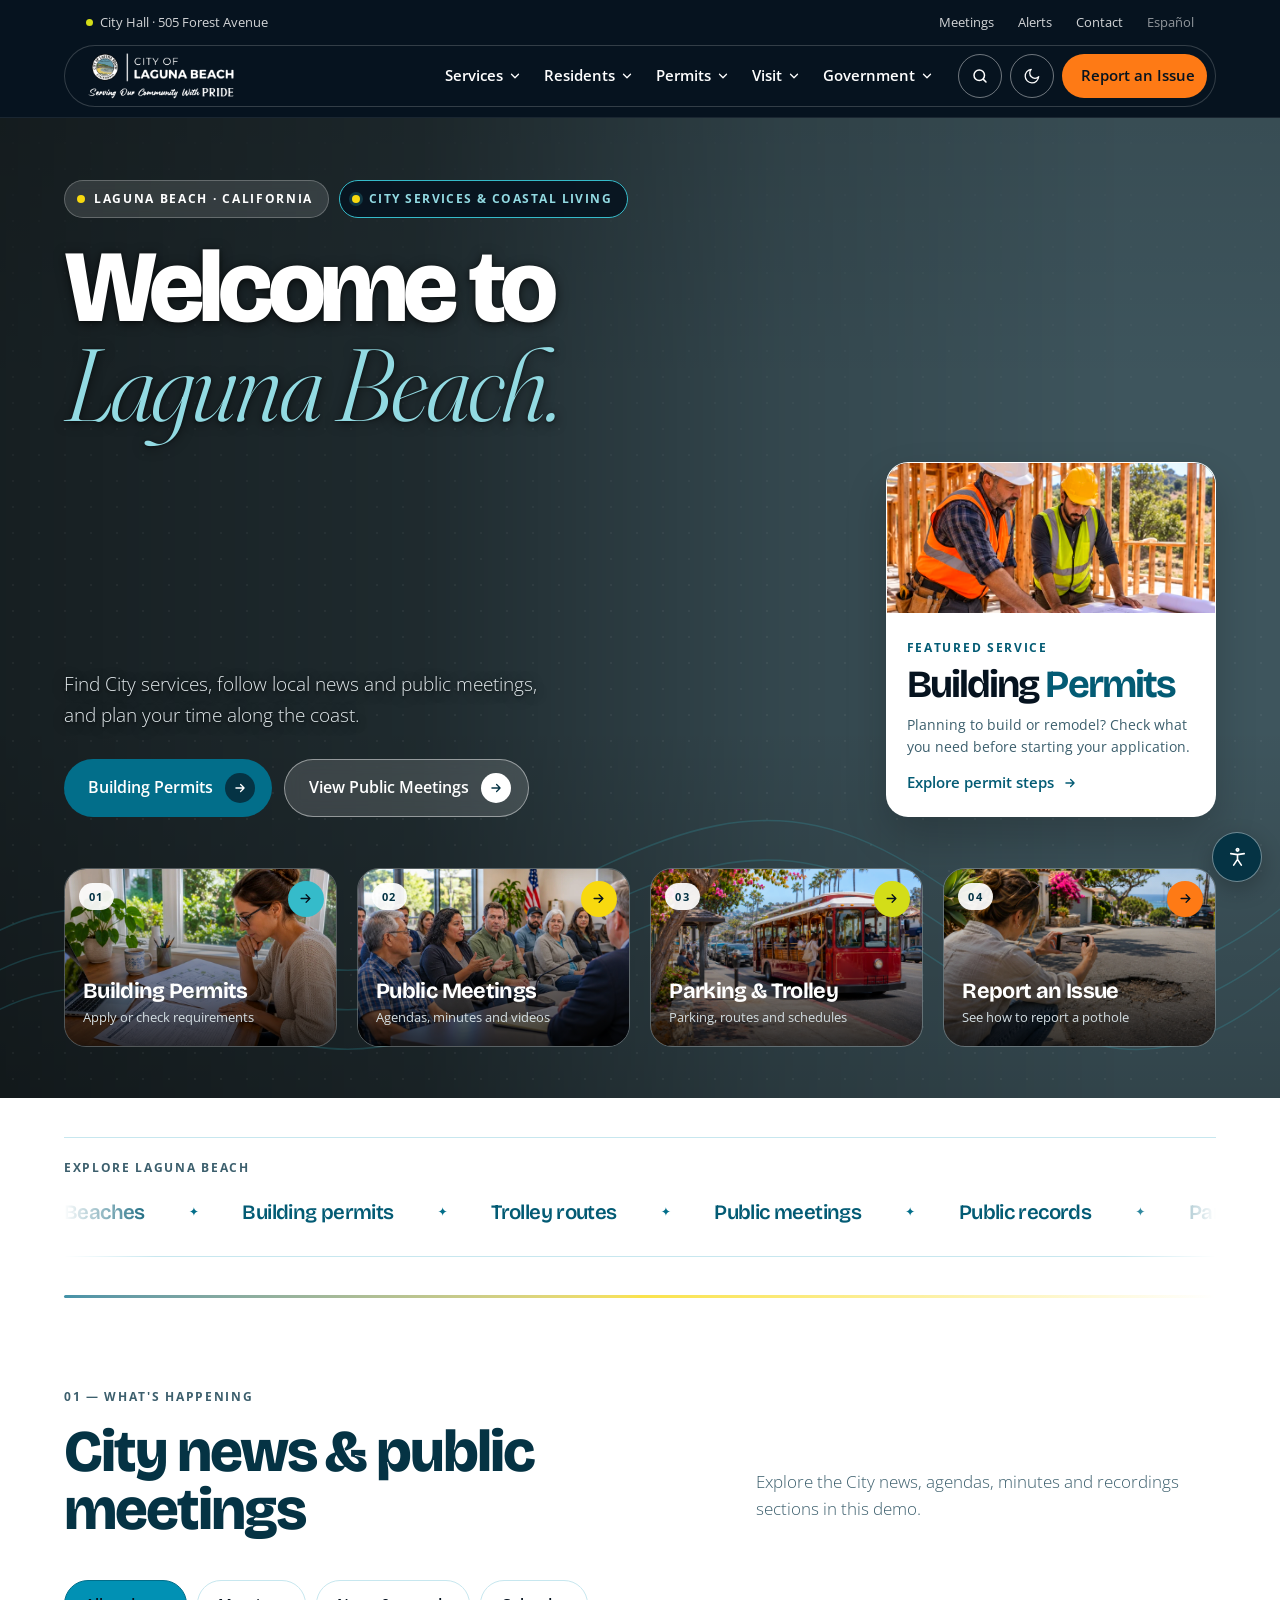
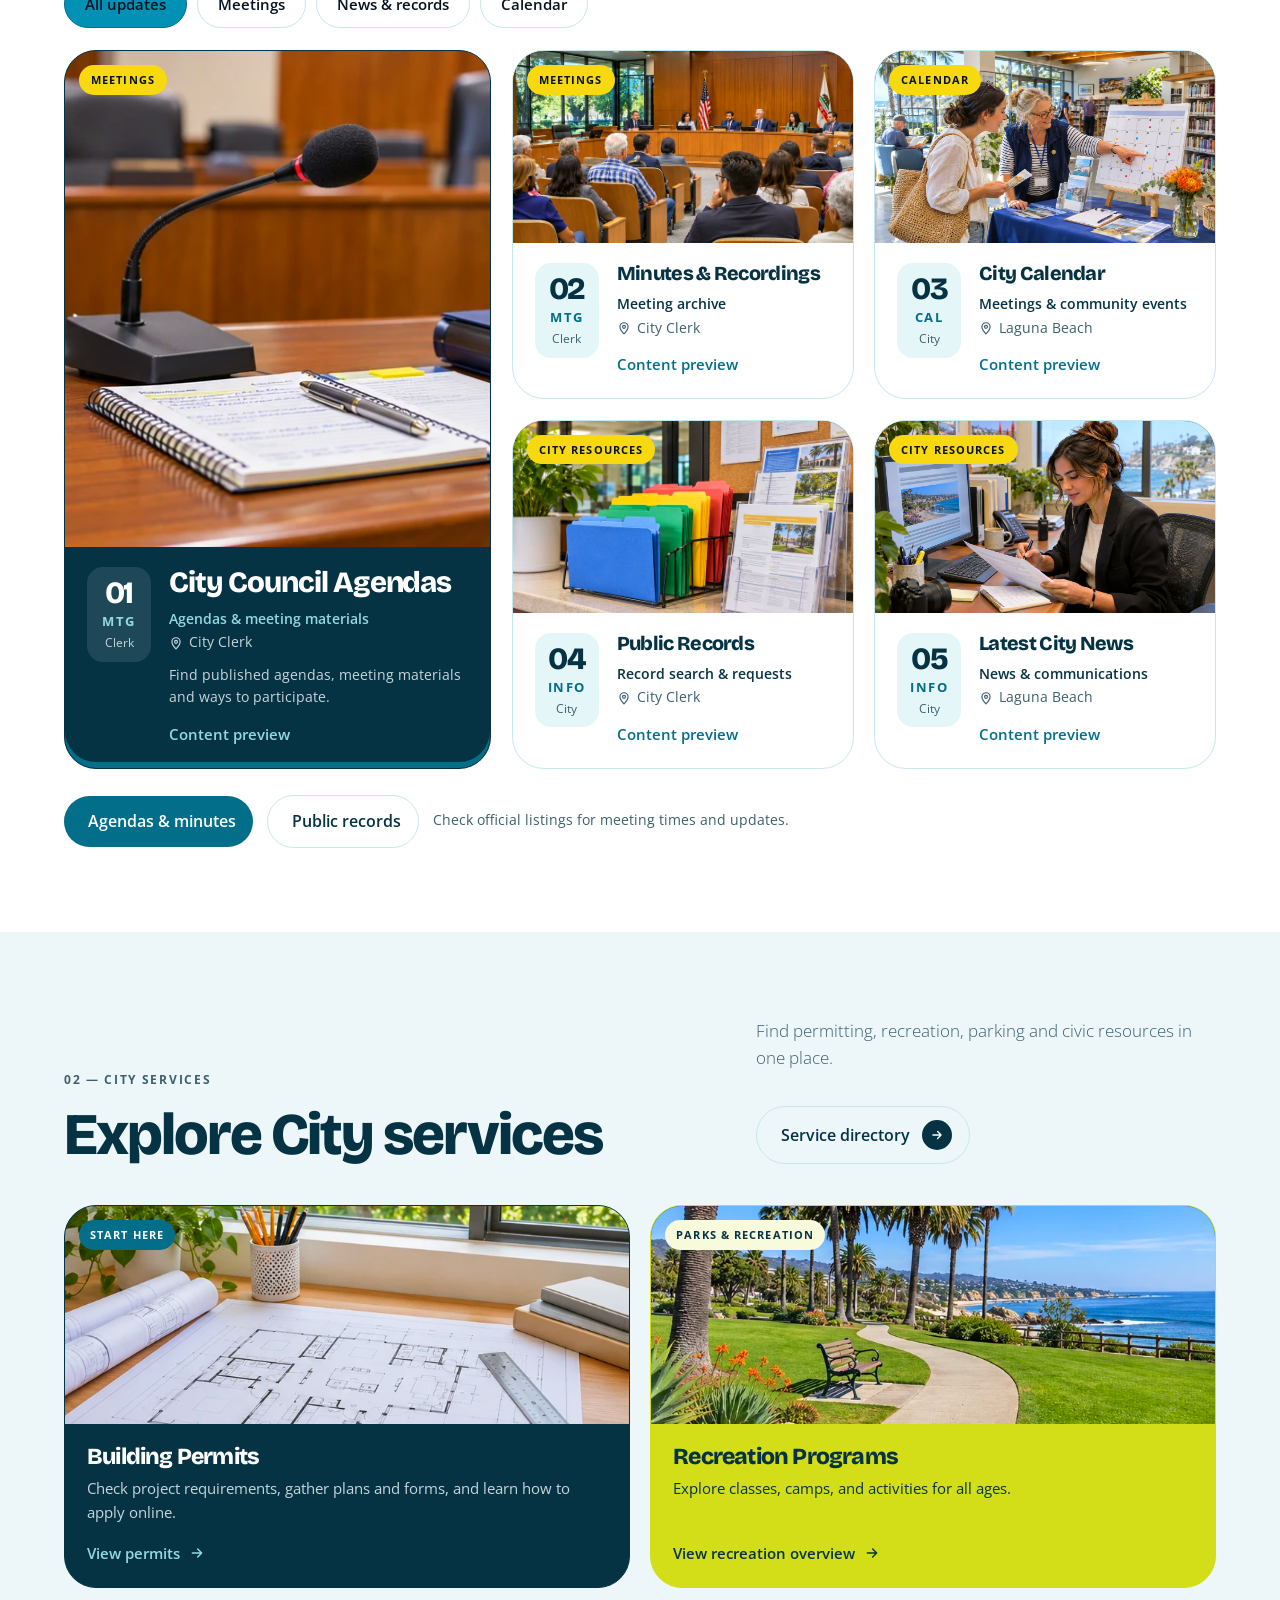
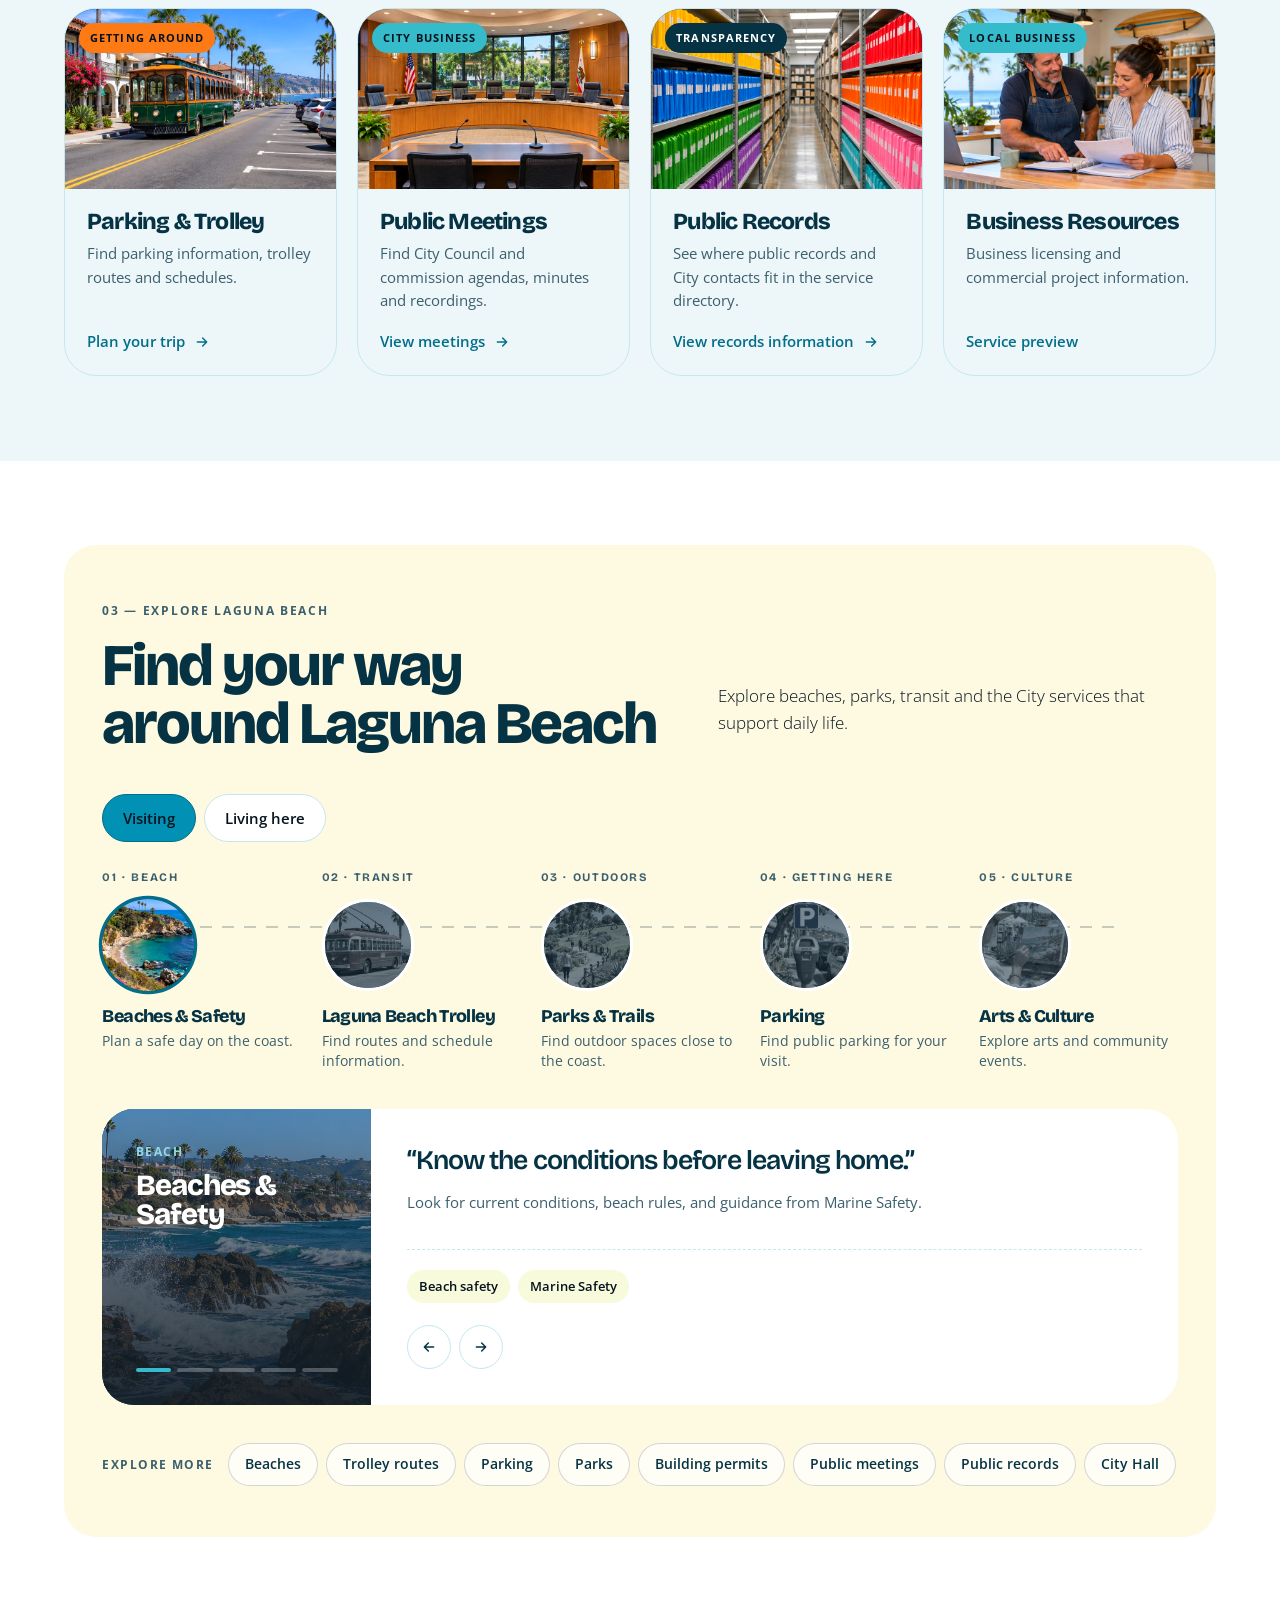
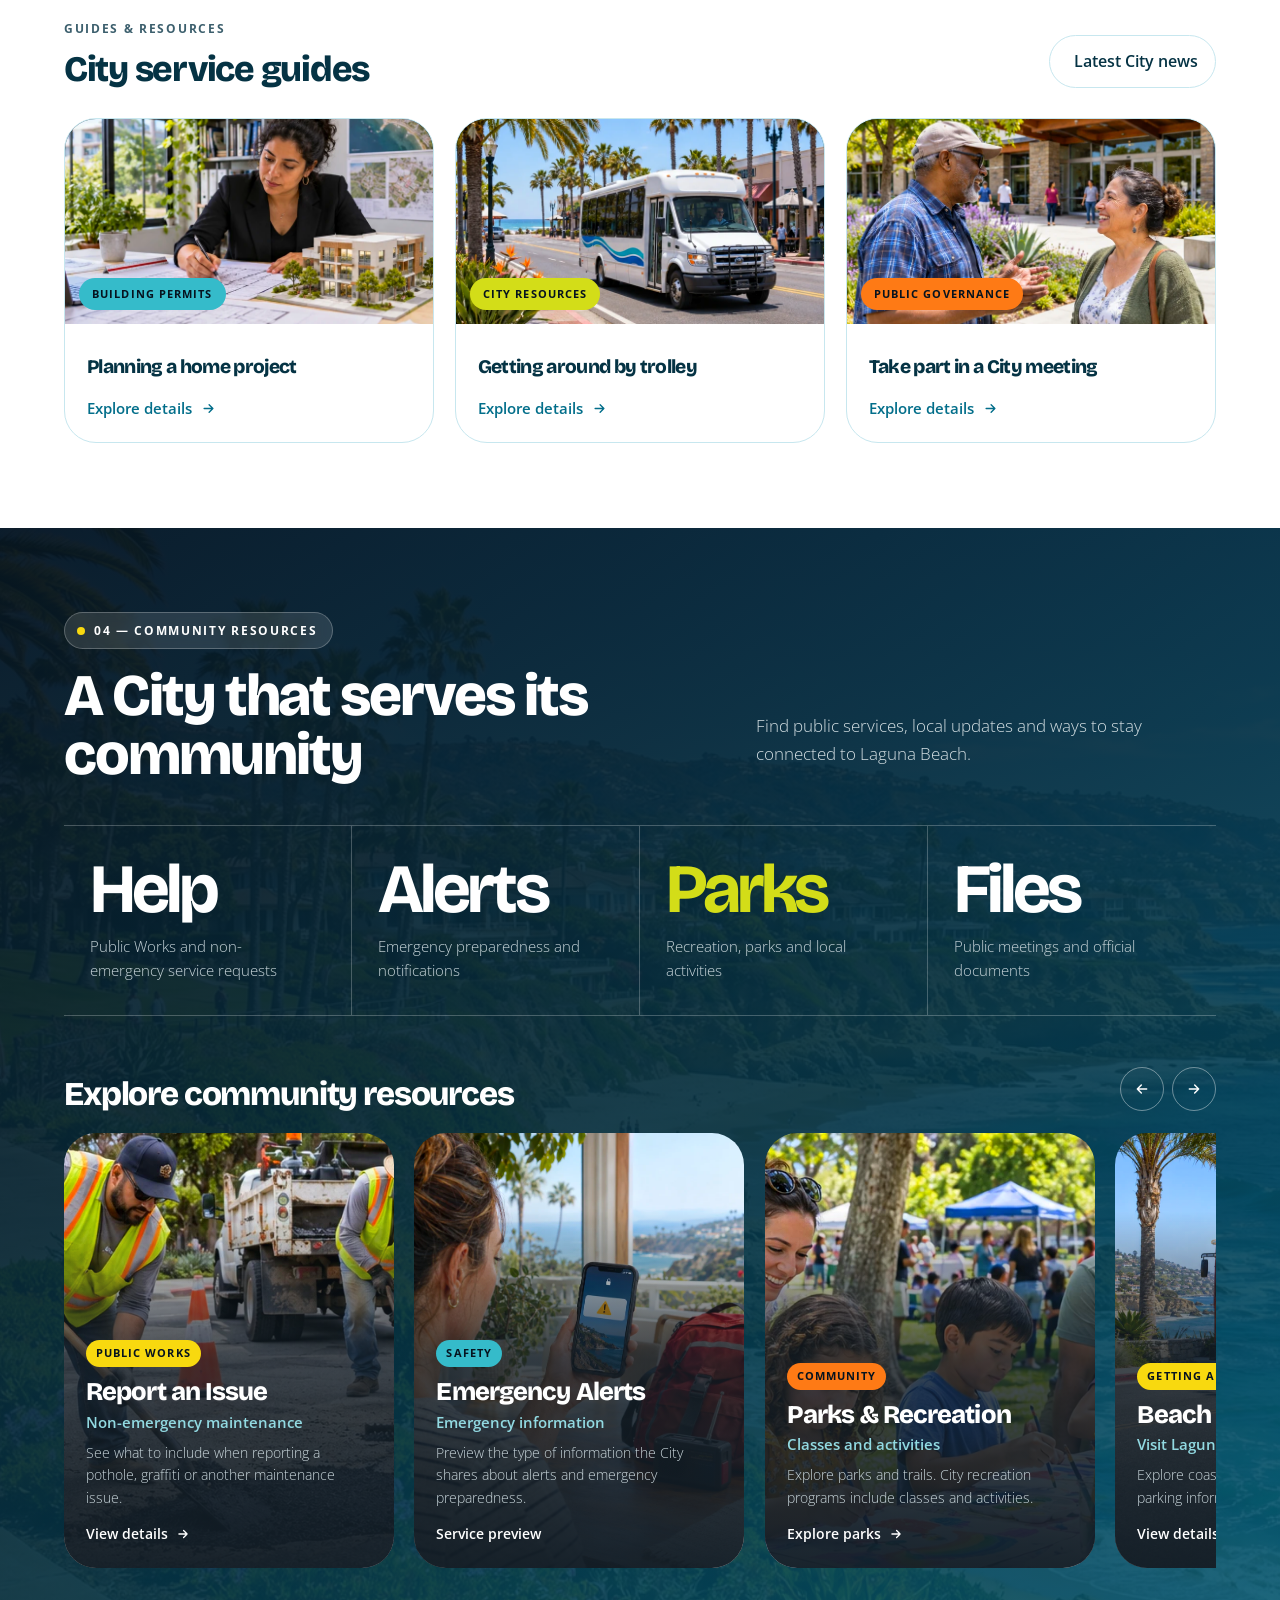
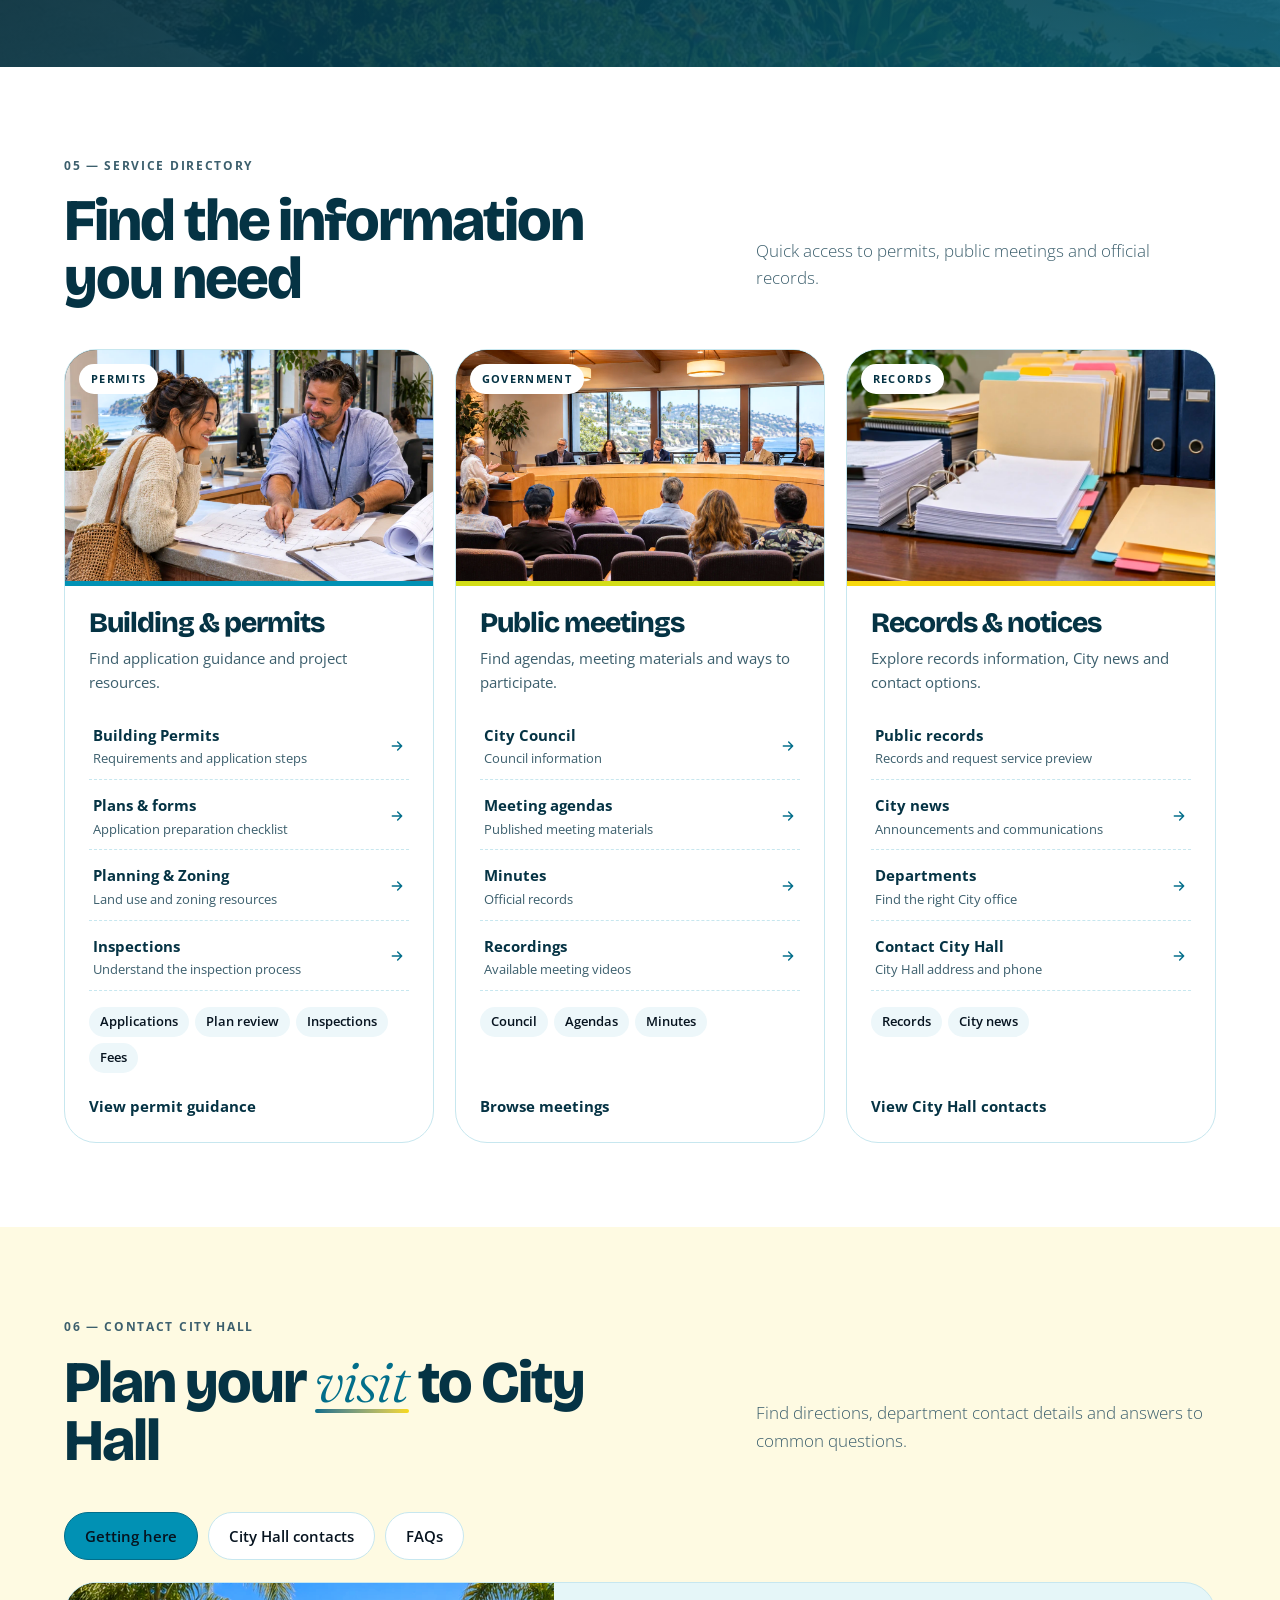
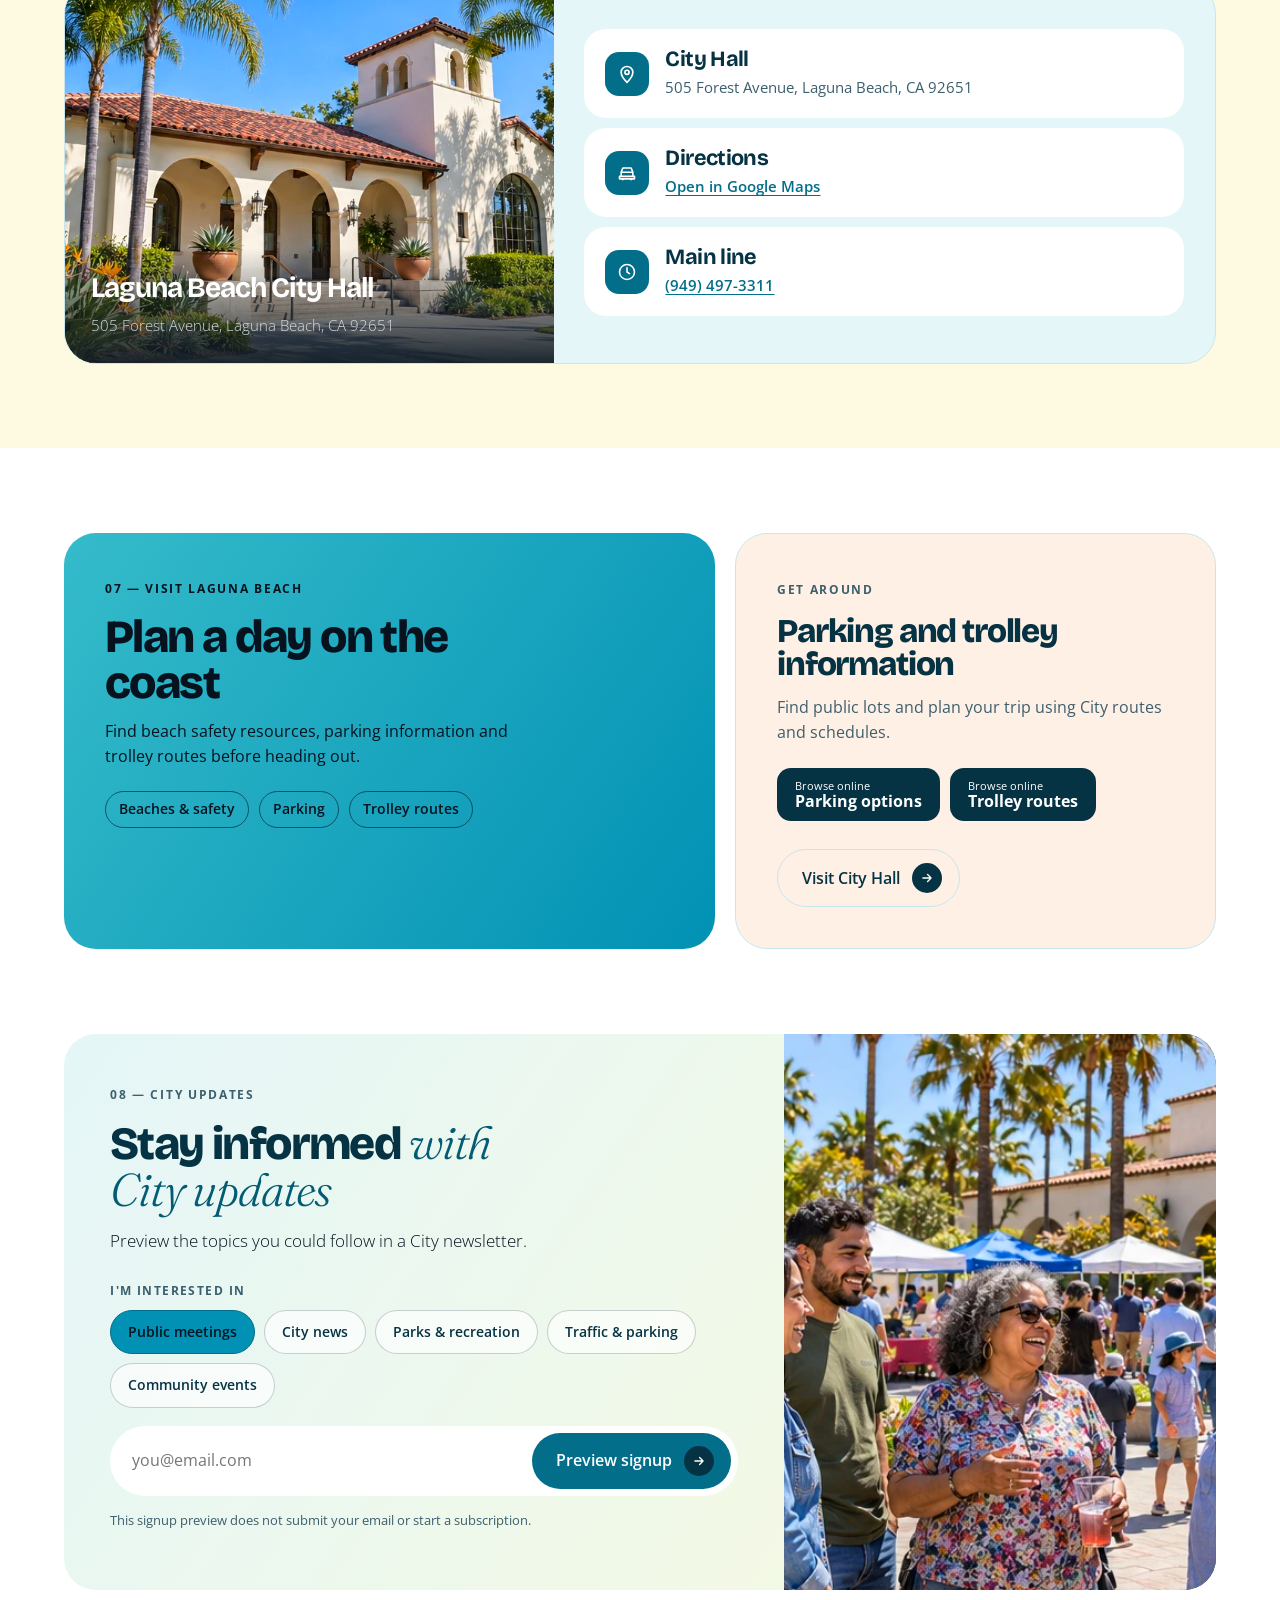
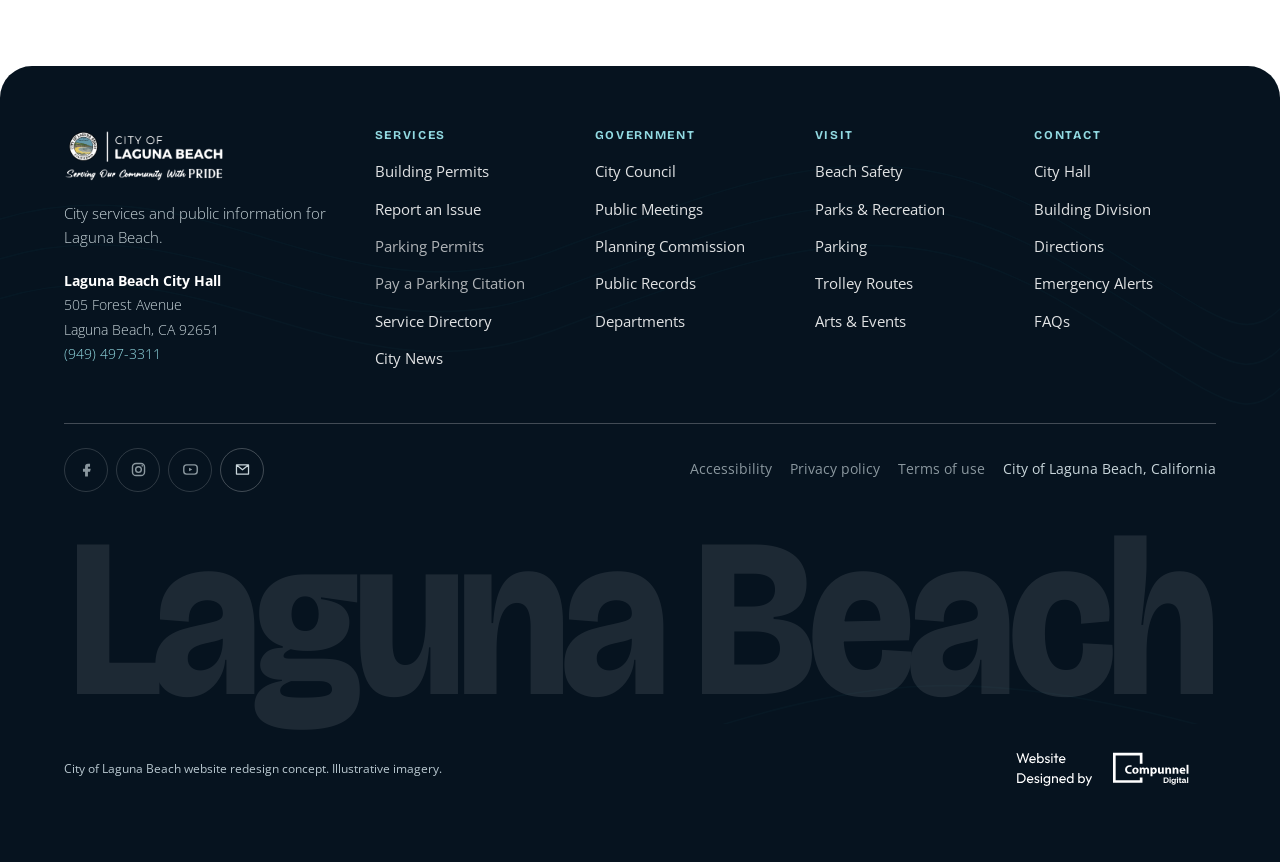
==== index.html @ c86d78e0 "Add files via upload" ====
<!doctype html>
<html lang="en">
<head>
<meta charset="utf-8">
<meta content="width=device-width, initial-scale=1" name="viewport">
<title>City of Laguna Beach | Services, Meetings &amp; Visiting</title>
<meta content="Find City of Laguna Beach services, building permits, public meetings, parks, parking and trolley information." name="description">
<link href="https://fonts.googleapis.com" rel="preconnect">
<link crossorigin="" href="https://fonts.gstatic.com" rel="preconnect">
<link href="https://fonts.googleapis.com/css2?family=Bricolage+Grotesque:opsz,wght@12..96,400..800&amp;family=Fraunces:ital,opsz,wght@1,9..144,300..600&amp;family=Open+Sans:wght@300;400;600;700&amp;display=swap" rel="stylesheet">
<style>

:root{
  --navy:#263A4A; --navy-d:#1B2A36; --navy-dd:#121D26; --navy-l:#34505F;
  --orange:#C6532F; --orange-d:#B4492A; --orange-dd:#9A3D22; --orange-lt:#E8875F; --orange-wash:#FBEDE7;
  --teal:#477C78; --teal-d:#3B6B67; --brick:var(--orange); --brick-d:var(--orange-d); --ochre:#D6A64F; --ochre-lt:#FAF0DA;
  --ivory:#F5F0E6; --sage:#A8B5A0; --sage-lt:#E9EDE4; --mist:#B9CED0; --mist-lt:#E7EFF0;
  --slate:#6D777C; --slate-d:#5E676C; --charcoal:#303638; --rose:#C58C80; --rose-lt:#F3E4E0;
  --white:#fff;

  --text:var(--charcoal);
  --line:rgba(38,58,74,.14);
  --line-lt:rgba(255,255,255,.24);
  --r-lg:32px; --r-md:22px; --r-sm:14px;
  --display:'Bricolage Grotesque',system-ui,sans-serif;
  --accent-font:'Fraunces',Georgia,serif;
  --body:'Open Sans',system-ui,-apple-system,sans-serif;
  --pad:clamp(16px,5vw,72px); --gap:clamp(14px,1.6vw,22px);
  --navh:78px;
  --ease:cubic-bezier(.2,.8,.3,1);
}
*{box-sizing:border-box}
html{scroll-behavior:smooth;scroll-padding-top:110px}
body{margin:0;background:var(--white);color:var(--text);font-family:var(--body);font-size:16.5px;line-height:1.6;-webkit-font-smoothing:antialiased;overflow-x:hidden}
img{max-width:100%;display:block}
a{color:inherit;text-decoration:none}
button{font:inherit;color:inherit;border:0;background:none;cursor:pointer}
input,select{font:inherit}
:focus-visible{outline:3px solid var(--orange-lt);outline-offset:3px;border-radius:6px}
.skip{position:absolute;left:12px;top:-60px;z-index:200;background:#fff;color:var(--navy);padding:10px 16px;border-radius:999px;font-weight:700}
.skip:focus{top:12px}
.sr-only{position:absolute;width:1px;height:1px;padding:0;margin:-1px;overflow:hidden;clip:rect(0,0,0,0);white-space:nowrap;border:0}
.wrap{max-width:1360px;margin:0 auto;padding-inline:var(--pad)}
h1,h2,h3,h4{font-family:var(--display);font-weight:800;letter-spacing:-.035em;line-height:.99;margin:0;color:var(--navy)}
.it{font-family:var(--accent-font);font-style:italic;font-weight:300;letter-spacing:-.02em}
.lede{font-size:clamp(16px,1.3vw,19px);color:var(--slate-d);max-width:56ch;line-height:1.65;font-weight:300}
.n{font-size:12px;font-weight:700;letter-spacing:.14em;text-transform:uppercase;color:var(--slate-d)}
.eyebrow{display:inline-flex;align-items:center;gap:9px;font-size:12px;font-weight:700;letter-spacing:.14em;text-transform:uppercase;
  padding:8px 15px 8px 12px;border-radius:999px;border:1px solid var(--line);background:var(--ivory);color:var(--navy)}
.eyebrow::before{content:"";width:8px;height:8px;border-radius:50%;background:var(--brick)}
.on-dark .eyebrow{border-color:var(--line-lt);background:rgba(255,255,255,.12);color:#fff;backdrop-filter:blur(6px)}
.on-dark .eyebrow::before{background:var(--orange-lt)}
.on-dark h1,.on-dark h2,.on-dark h3,.on-dark h4{color:#fff}
.on-dark .lede{color:#D3DEE2}
.on-dark .n{color:rgba(255,255,255,.75)}

.ph{position:relative;overflow:hidden;background:linear-gradient(135deg,var(--navy),var(--teal))}
.ph img{position:absolute;inset:0;width:100%;height:100%;object-fit:cover}


.btn{display:inline-flex;align-items:center;gap:12px;padding:13px 17px 13px 24px;border-radius:999px;font-weight:600;font-size:15.5px;
  background:var(--orange-d);color:#fff;transition:transform .28s var(--ease),background .28s;min-height:48px}
.btn .dot{width:30px;height:30px;border-radius:50%;background:var(--navy);color:#fff;display:grid;place-items:center;transition:transform .28s var(--ease);flex:none}
.btn:hover{transform:translateY(-2px);background:var(--orange-dd)}
.btn--navy{background:var(--navy)}.btn--navy .dot{background:var(--orange)}.btn--navy:hover{background:var(--navy-l)}
.btn:hover .dot{transform:translateX(3px) rotate(45deg)}
.btn--ghost{background:transparent;color:var(--navy);border:1.5px solid var(--line)}
.btn--ghost .dot{background:var(--navy);color:#fff}
.btn--ghost:hover{background:var(--ivory)}
.btn--white{background:#fff;color:var(--navy)}
.btn--white .dot{background:var(--orange);color:#fff}
.btn--white:hover{background:var(--ivory)}
.btn--glass{background:rgba(255,255,255,.14);color:#fff;border:1.5px solid rgba(255,255,255,.45);backdrop-filter:blur(8px)}
.btn--glass .dot{background:#fff;color:var(--navy)}
.btn--glass:hover{background:rgba(255,255,255,.26)}
.btn--ochre{background:var(--ochre);color:var(--navy-dd)}
.btn--ochre .dot{background:var(--navy);color:#fff}
.btn--ochre:hover{background:var(--gold)}


#progress{position:fixed;top:0;left:0;height:3px;width:0;z-index:120;background:linear-gradient(90deg,var(--orange-lt),var(--orange));transition:width .12s linear}
.nav{position:fixed;top:0;left:0;right:0;z-index:80;padding:8px 0 10px;background:#000;border-bottom:1px solid rgba(255,255,255,.08);transition:transform .35s var(--ease),box-shadow .35s}
.nav.solid{box-shadow:0 10px 30px rgba(0,0,0,.35)}
.utility{display:flex;justify-content:flex-end;gap:4px;align-items:center;font-size:13px;color:rgba(255,255,255,.82);padding:0 12px 8px;
  transition:opacity .3s,max-height .3s;max-height:40px;overflow:hidden}
.utility a{padding:4px 10px;border-radius:99px}
.utility a[href]:hover{background:rgba(255,255,255,.14);color:#fff}
.utility .open{display:inline-flex;align-items:center;gap:7px;margin-right:auto;padding-left:10px}
.utility .open i{width:7px;height:7px;border-radius:50%;background:var(--sage)}
.utility .open.closed i{background:var(--rose)}
.nav.solid .utility{opacity:0;max-height:0;padding-bottom:0}
.nav-inner{position:relative;display:flex;align-items:center;gap:14px;border-radius:999px;padding:6px 8px 6px 22px;
  background:#000;border:1px solid rgba(255,255,255,.18);
  transition:background .35s,border-color .35s,box-shadow .35s}
.nav.solid .nav-inner,.nav.menu-open .nav-inner{background:#000;border-color:rgba(255,255,255,.14)}
.brand{display:flex;align-items:center;flex:none}
.brand img{height:48px;width:auto}
.nav-links{display:flex;gap:2px;margin-left:auto;list-style:none;padding:0;margin-block:0}
.nav-links>li>a:hover{background:rgba(255,255,255,.14);color:#fff}
.nav-links>li>button,.nav-links>li>a{display:inline-flex;align-items:center;gap:6px;padding:10px 14px;border-radius:999px;font-size:14.5px;font-weight:600;color:rgba(255,255,255,.92);transition:background .2s,color .2s}
.nav-links>li>button svg{transition:transform .25s}
.nav-links>li>button:hover,.nav-links>li>button[aria-expanded="true"]{background:rgba(255,255,255,.16);color:#fff}
.nav-links>li>button[aria-expanded="true"] svg{transform:rotate(180deg)}
.nav-cta{display:flex;gap:8px;align-items:center}
.icon-btn{width:44px;height:44px;border-radius:50%;border:1px solid rgba(255,255,255,.42);display:grid;place-items:center;color:#fff;transition:all .25s;flex:none}
.icon-btn:hover{background:rgba(255,255,255,.2)}
.nav .btn{padding:10px 12px 10px 19px;font-size:14.5px;background:var(--orange);color:#fff;min-height:44px}
.nav .btn .dot{width:26px;height:26px}
.nav .btn:hover{background:var(--orange-d)}
.burger{display:none}

.mega{position:absolute;left:0;right:0;top:calc(100% + 10px);border-radius:var(--r-lg);background:#fff;color:var(--charcoal);
  box-shadow:0 30px 70px -20px rgba(18,29,38,.45);padding:clamp(20px,2.4vw,32px);display:grid;grid-template-columns:1.3fr .7fr;gap:28px;
  opacity:0;visibility:hidden;transform:translateY(-8px);transition:opacity .25s,transform .25s var(--ease),visibility .25s}
.mega.open{opacity:1;visibility:visible;transform:none}
.mega h3{font-size:13px;letter-spacing:.14em;text-transform:uppercase;font-family:var(--body);font-weight:700;color:var(--orange-d);margin-bottom:14px}
.mega ul{list-style:none;padding:0;margin:0;display:grid;grid-template-columns:1fr 1fr;gap:4px 18px}
.mega li a{display:flex;align-items:center;justify-content:space-between;gap:10px;padding:11px 14px;border-radius:14px;font-weight:600;font-size:15px;color:var(--navy);transition:background .2s,transform .2s}
.mega li a:hover{background:var(--orange-wash);transform:translateX(3px)}
.mega li a span{font-weight:400;font-size:12.5px;color:var(--slate-d)}
.mega-feature{position:relative;border-radius:var(--r-md);overflow:hidden;min-height:220px;display:flex;align-items:flex-end;isolation:isolate;color:#fff}
.mega-feature img{position:absolute;inset:0;width:100%;height:100%;object-fit:cover;z-index:-2}
.mega-feature::after{content:"";position:absolute;inset:0;z-index:-1;background:linear-gradient(180deg,rgba(18,29,38,0) 30%,rgba(18,29,38,.92))}
.mega-feature div{padding:20px}
.mega-feature b{display:block;font-family:var(--display);font-size:22px;letter-spacing:-.03em;line-height:1.05}
.mega-feature small{display:block;margin-top:6px;font-size:13.5px;color:#D3DEE2}
@media(max-width:1080px){.nav-links{display:none}.burger{display:grid;margin-left:auto}}
@media(max-width:600px){.nav .btn span{display:none}.nav .btn{padding:9px}.brand img{height:38px}.utility{display:none}.nav-inner{padding-left:16px;gap:8px}.icon-btn{width:42px;height:42px}}


.drawer{position:fixed;inset:0;z-index:90;background:var(--navy-d);color:#fff;padding:calc(var(--navh) + 30px) var(--pad) 40px;overflow-y:auto;
  opacity:0;visibility:hidden;transition:opacity .3s,visibility .3s}
.drawer.open{opacity:1;visibility:visible}
.drawer details{border-bottom:1px solid var(--line-lt)}
.drawer summary{list-style:none;display:flex;justify-content:space-between;align-items:center;padding:18px 4px;font-family:var(--display);font-size:24px;font-weight:700;letter-spacing:-.03em;cursor:pointer;min-height:48px}
.drawer summary::-webkit-details-marker{display:none}
.drawer summary svg{transition:transform .25s}
.drawer details[open] summary svg{transform:rotate(45deg)}
.drawer ul{list-style:none;margin:0;padding:0 0 18px;display:grid;gap:2px}
.drawer ul a{display:block;padding:11px 6px;color:#D3DEE2;font-size:16px}
.drawer-links{list-style:none;margin:0;padding:0}
.drawer-links a{display:block;padding:16px 4px;border-bottom:1px solid var(--line-lt);font-family:var(--display);font-size:26px;font-weight:700;letter-spacing:-.03em;color:#fff}
.drawer .drawer-cta{display:flex;gap:10px;flex-wrap:wrap;margin-top:28px}


.topshell{position:relative;isolation:isolate;padding-top:calc(var(--navh) + clamp(64px,8vw,120px));padding-bottom:clamp(30px,4vw,54px);overflow:hidden;background:var(--navy-d)}
.topshell-bg{position:absolute;inset:0;z-index:-2}
.topshell-bg video,.topshell-bg img{position:absolute;inset:0;width:100%;height:100%;object-fit:cover;object-position:center 55%}
.topshell-bg img{z-index:0}.topshell-bg video{z-index:1}
.motion-btn{display:inline-flex;align-items:center;gap:9px;margin-top:16px;padding:9px 16px 9px 13px;border-radius:999px;font-size:13.5px;font-weight:600;color:#fff;
  border:1px solid rgba(255,255,255,.35);background:rgba(0,0,0,.28);backdrop-filter:blur(6px);-webkit-backdrop-filter:blur(6px);min-height:40px;transition:background .2s}
.motion-btn:hover{background:rgba(0,0,0,.5)}
.topshell-bg::after{content:"";position:absolute;inset:0;z-index:2;
  background:
    radial-gradient(85% 85% at 12% 55%, rgba(10,16,22,.82) 0%, rgba(14,22,30,.5) 50%, rgba(18,29,38,.08) 85%),
    linear-gradient(90deg, rgba(10,16,22,.45) 0%, rgba(10,16,22,0) 60%),
    radial-gradient(60% 50% at 92% 8%, rgba(198,83,47,.22), transparent 70%),
    linear-gradient(180deg, rgba(0,0,0,.35) 0%, rgba(18,29,38,.05) 35%, rgba(18,29,38,.25) 70%, rgba(12,20,27,.95) 100%)}
.topshell-grain{position:absolute;inset:0;z-index:-1;opacity:.3;background-image:radial-gradient(rgba(255,255,255,.16) 1px,transparent 1px);background-size:26px 26px;
  -webkit-mask-image:linear-gradient(180deg,transparent 0%,#000 55%);mask-image:linear-gradient(180deg,transparent 0%,#000 55%)}
.river-art{position:absolute;inset:auto 0 0 0;z-index:-1;width:100%;height:60%;opacity:.5;pointer-events:none}
.river-art path{fill:none;stroke:rgba(232,135,95,.42);stroke-width:1.2}
.river-art .draw{stroke-dasharray:2200;stroke-dashoffset:2200;animation:draw 7s cubic-bezier(.4,0,.2,1) .5s forwards}
@keyframes draw{to{stroke-dashoffset:0}}
.hero{position:relative;z-index:4}
.hero h1,.hero .lede{text-shadow:0 2px 18px rgba(18,29,38,.7),0 1px 3px rgba(18,29,38,.5)}
.hero-pills{display:flex;gap:10px;flex-wrap:wrap}
.livepill{display:inline-flex;align-items:center;gap:9px;padding:7px 15px 7px 12px;border-radius:999px;font-size:12px;font-weight:700;letter-spacing:.12em;text-transform:uppercase;
  background:rgba(198,83,47,.22);border:1px solid rgba(232,135,95,.6);color:#F8D2C1}
.livepill i{width:8px;height:8px;border-radius:50%;background:var(--orange-lt);box-shadow:0 0 0 0 rgba(232,135,95,.7);animation:pulse 2.2s infinite}
@keyframes pulse{70%{box-shadow:0 0 0 9px transparent}100%{box-shadow:0 0 0 0 transparent}}
.hero h1{font-size:clamp(46px,8vw,128px);letter-spacing:-.05em;margin:22px 0 0;max-width:13ch;color:#fff;line-height:.94}
.hero h1 .it{color:var(--orange-lt);display:inline-block;padding-right:.08em}
.hero-grid{display:grid;grid-template-columns:1.4fr .6fr;gap:clamp(24px,4vw,60px);align-items:end;margin-top:26px}
.hero .lede{color:#E2E9EC;font-size:clamp(17px,1.45vw,21px);max-width:46ch}
.hero-actions{display:flex;gap:12px;flex-wrap:wrap;margin-top:28px}
.hero-side{border:1px solid rgba(255,255,255,.16);border-radius:var(--r-md);background:#000;overflow:hidden;color:#fff;box-shadow:0 30px 60px -24px rgba(0,0,0,.7)}
.hero-side .ph{height:150px}
.hero-side .ph img{object-position:center 35%}
.hero-side .in{padding:20px}
.hero-side .n{color:var(--orange-lt)}
.hero-side .k{font-family:var(--display);font-weight:700;font-size:clamp(28px,2.8vw,40px);line-height:1;letter-spacing:-.05em;margin-top:6px}
.hero-side .k span{color:var(--orange-lt)}
.hero-side p{margin:10px 0 0;font-size:14px;color:#C9CDD0;line-height:1.55;font-weight:300}
.hero-side a{display:inline-flex;gap:9px;align-items:center;margin-top:14px;font-weight:600;font-size:14.5px;color:var(--orange-lt)}
.hero-side a:hover{text-decoration:underline;text-underline-offset:4px}
.float-pill{position:absolute;z-index:5;display:inline-flex;align-items:center;gap:8px;padding:10px 16px;border-radius:999px;font-size:13.5px;color:#fff;
  background:rgba(27,42,54,.55);border:1px solid rgba(255,255,255,.3);backdrop-filter:blur(10px);-webkit-backdrop-filter:blur(10px);animation:drift 9s ease-in-out infinite}
.float-pill b{font-family:var(--display);font-size:16px;letter-spacing:-.02em}
.float-pill i{width:7px;height:7px;border-radius:50%;background:var(--orange-lt)}
.fp1{right:clamp(16px,6vw,96px);top:calc(var(--navh) + 110px)}
@keyframes drift{0%,100%{transform:translateY(0)}50%{transform:translateY(-8px)}}

.quick{display:grid;grid-template-columns:repeat(4,1fr);gap:var(--gap);margin-top:clamp(34px,4vw,56px)}
.qcard{position:relative;display:flex;flex-direction:column;justify-content:flex-end;min-height:clamp(150px,14vw,196px);border-radius:var(--r-md);overflow:hidden;isolation:isolate;
  border:1px solid rgba(255,255,255,.26);color:#fff;padding:18px;transition:transform .35s var(--ease),border-color .35s}
.qcard img{position:absolute;inset:0;width:100%;height:100%;object-fit:cover;z-index:-2;transition:transform .7s var(--ease)}
.qcard::after{content:"";position:absolute;inset:0;z-index:-1;background:linear-gradient(180deg,rgba(18,29,38,.08) 15%,rgba(18,29,38,.9) 100%)}
.qcard:hover{transform:translateY(-6px);border-color:color-mix(in srgb,var(--cyan) 90%,transparent)}
.qcard:hover img{transform:scale(1.07)}
.qcard .num{position:absolute;top:14px;left:14px;font-size:11px;font-weight:700;letter-spacing:.12em;padding:5px 10px;border-radius:99px;background:rgba(255,255,255,.92);color:var(--navy)}
.qcard .arrow{position:absolute;top:12px;right:12px;width:36px;height:36px;border-radius:50%;background:var(--orange);display:grid;place-items:center;transition:transform .35s var(--ease)}
.qcard:hover .arrow{transform:rotate(-45deg)}
.qcard b{font-family:var(--display);font-size:clamp(19px,1.7vw,24px);letter-spacing:-.03em;line-height:1.05}
.qcard small{font-size:13px;color:#D3DEE2;margin-top:4px}
@media(max-width:980px){.hero-grid{grid-template-columns:1fr}.quick{grid-template-columns:1fr 1fr}.fp1{display:none}}
@media(max-width:420px){.qcard{min-height:140px;padding:14px}.qcard b{font-size:18px}}


.marquee{border-bottom:1px solid var(--line);padding:4px 0 20px;overflow:hidden;
  -webkit-mask-image:linear-gradient(90deg,transparent,#000 8%,#000 92%,transparent);mask-image:linear-gradient(90deg,transparent,#000 8%,#000 92%,transparent)}
.marquee-label{font-size:12px;letter-spacing:.14em;text-transform:uppercase;font-weight:700;color:var(--slate-d);border-top:1px solid var(--line);padding-top:20px;margin-bottom:10px}
.marquee-track{display:flex;gap:44px;width:max-content;animation:slide 52s linear infinite}
.marquee:hover .marquee-track{animation-play-state:paused}
.marquee-track .mq{font-family:var(--display);font-size:clamp(17px,1.6vw,22px);font-weight:600;letter-spacing:-.03em;color:var(--teal-d);white-space:nowrap;display:inline-flex;align-items:center;gap:44px;padding:6px 0;transition:color .2s}
.marquee-track .mq::after{content:"✦";font-size:.6em;color:var(--orange)}
.marquee-track .mq:hover,.marquee-track .mq:focus-visible{color:var(--orange-d)}
.marquee-track .mq span{background:linear-gradient(currentColor,currentColor) 0 100%/0 2px no-repeat;transition:background-size .35s var(--ease)}
.marquee-track .mq:hover span,.marquee-track .mq:focus-visible span{background-size:100% 2px}
.marquee:focus-within .marquee-track{animation-play-state:paused}

.mq-pop{position:fixed;z-index:95;left:0;top:0;width:236px;height:88px;border-radius:999px;overflow:hidden;pointer-events:none;
  border:3px solid #fff;box-shadow:0 22px 44px -16px rgba(18,29,38,.55),0 0 0 1px color-mix(in srgb,var(--cyan) 35%,transparent);background:var(--navy);
  opacity:0;transform:translate(-50%,-100%) translateY(6px) scale(.86);transform-origin:50% 100%;transition:opacity .22s,transform .3s var(--ease)}
.mq-pop.show{opacity:1;transform:translate(-50%,-100%) translateY(-12px) scale(1)}
.mq-pop img{width:100%;height:100%;object-fit:cover}
.mq-pop b{position:absolute;right:8px;top:50%;transform:translateY(-50%);width:36px;height:36px;border-radius:50%;background:var(--orange);color:#fff;display:grid;place-items:center}
.mq-pop::after{content:"";position:absolute;inset:0;background:linear-gradient(90deg,transparent 55%,rgba(18,29,38,.45))}
@media (hover:none){.mq-pop{display:none}}
@keyframes slide{to{transform:translateX(-50%)}}
.rule{height:3px;border-radius:9px;background:linear-gradient(90deg,var(--orange),var(--ochre) 50%,transparent);margin-top:clamp(28px,3vw,48px);opacity:.75}

.sec{padding:clamp(52px,6.6vw,110px) 0}
.sec-head{display:flex;justify-content:space-between;align-items:flex-end;gap:24px;flex-wrap:wrap;margin-bottom:clamp(26px,3.2vw,48px)}
.sec-head h2{font-size:clamp(34px,4.6vw,70px);max-width:15ch;margin-top:14px}
.sec-head h2 .it{color:var(--brick)}
.u{position:relative;display:inline-block}
.u::after{content:"";position:absolute;left:0;right:0;bottom:-.04em;height:.07em;border-radius:9px;background:linear-gradient(90deg,var(--orange),var(--ochre));transform:scaleX(0);transform-origin:left;transition:transform 1s var(--ease) .3s}
.in-view .u::after,.no-js .u::after{transform:scaleX(1)}
.sec-head .lede{margin-top:0}
.head-r{display:flex;flex-direction:column;align-items:flex-start;gap:18px;max-width:46ch}


.bg-ivory{background:var(--ivory)}
.filters{display:flex;gap:10px;flex-wrap:wrap;margin-bottom:22px}
.path{padding:11px 20px;border-radius:999px;border:1.5px solid var(--line);font-weight:600;font-size:15px;color:var(--charcoal);background:#fff;min-height:44px;
  transition:all .25s var(--ease)}
.path:hover{border-color:var(--brick);color:var(--brick-d);transform:translateY(-2px)}
.path[aria-pressed="true"]{background:var(--orange-d);border-color:var(--orange-d);color:#fff}
.events{display:grid;grid-template-columns:1.25fr 1fr 1fr;grid-auto-rows:auto;gap:var(--gap)}
.ev{border-radius:var(--r-lg);border:1px solid var(--line);background:#fff;overflow:hidden;display:flex;flex-direction:column;transition:transform .3s var(--ease),box-shadow .3s}
.ev .thumb{height:clamp(170px,15vw,210px)}
.ev .thumb img{transition:transform .7s var(--ease)}
.ev .kind{position:absolute;z-index:3;left:14px;top:14px;padding:6px 12px;border-radius:99px;font-size:11px;font-weight:700;letter-spacing:.1em;text-transform:uppercase;background:#fff;color:var(--navy)}
.ev .kind.rec{background:var(--teal);color:#fff}
.ev .kind.ongo{background:var(--ochre);color:var(--navy-dd)}
.ev .body{padding:20px 22px 22px;display:flex;gap:18px;flex:1}
.date{flex:none;width:64px;text-align:center;border-radius:16px;background:var(--orange-wash);padding:10px 4px 9px;align-self:flex-start}
.date .d{display:block;font-family:var(--display);font-weight:800;font-size:31px;line-height:1;letter-spacing:-.04em;color:var(--navy)}
.date .m{display:block;font-size:12.5px;font-weight:700;letter-spacing:.12em;text-transform:uppercase;color:var(--brick-d);margin-top:4px}
.date .w{display:block;font-size:11.5px;color:var(--slate-d);margin-top:2px}
.ev .meta{display:flex;flex-direction:column;flex:1;min-width:0}
.ev h3{font-size:clamp(19px,1.55vw,23px);line-height:1.1}
.ev .when{font-size:14px;font-weight:600;color:var(--navy);margin-top:8px}
.ev .where{display:flex;gap:6px;align-items:center;font-size:13.5px;color:var(--slate-d);margin-top:2px}
.ev p{font-size:14px;color:var(--slate-d);margin:10px 0 0;font-weight:400}
.ev .go{margin-top:auto;padding-top:14px;font-weight:600;font-size:14.5px;display:inline-flex;gap:9px;align-items:center;color:var(--brick-d)}
.ev .go svg{transition:transform .3s}
.ev.feature{grid-row:span 2;background:var(--navy);border-color:var(--navy);box-shadow:inset 0 -6px 0 var(--orange)}
.ev.feature .thumb{height:auto;flex:1;min-height:clamp(220px,22vw,320px)}
.ev.feature .body{flex:0 0 auto}
.ev.feature h3{color:#fff;font-size:clamp(24px,2.3vw,34px)}
.ev.feature .when{color:var(--orange-lt)}
.ev.feature .where,.ev.feature p{color:#C9D6DB}
.ev.feature .go{color:var(--orange-lt)}
.ev.feature .date{background:rgba(255,255,255,.1)}
.ev.feature .date .d{color:#fff}.ev.feature .date .m{color:var(--orange-lt)}.ev.feature .date .w{color:#C9D6DB}
.events-empty{grid-column:1/-1;padding:40px;border-radius:var(--r-lg);border:1.5px dashed var(--line);text-align:center;color:var(--slate-d)}
.events-foot{display:flex;gap:14px;align-items:center;flex-wrap:wrap;margin-top:26px}
.events-foot small{color:var(--slate-d);font-size:13.5px}
@media(max-width:1080px){.events{grid-template-columns:1fr 1fr}.ev.feature{grid-row:auto;grid-column:1/-1}}
@media(max-width:680px){.events{grid-template-columns:1fr}}


.inits{display:grid;grid-template-columns:repeat(12,1fr);gap:var(--gap)}
.init{grid-column:span 3;border-radius:var(--r-lg);overflow:hidden;background:var(--ivory);border:1px solid var(--line);display:flex;flex-direction:column;
  min-height:250px;transition:transform .3s var(--ease),box-shadow .3s}
.init[href]:hover{transform:translateY(-6px);box-shadow:0 20px 44px -24px rgba(18,29,38,.55)}
.init.wide{grid-column:span 6}
.init .pic{height:clamp(160px,14vw,200px)}
.init.wide .pic{height:clamp(190px,17vw,250px)}
.init .pic img{transition:transform .7s var(--ease)}
.init[href]:hover .pic img{transform:scale(1.06)}
.init .pic .tag{position:absolute;z-index:2;left:14px;top:14px;font-size:11px;font-weight:700;letter-spacing:.1em;text-transform:uppercase;padding:6px 11px;border-radius:99px;color:#fff;background:var(--navy)}
.init .in{padding:22px;display:flex;flex-direction:column;flex:1}
.init h3{font-size:clamp(20px,1.8vw,27px)}
.init p{font-size:14.5px;color:var(--slate-d);margin:9px 0 0;font-weight:400}
.init .go{display:inline-flex;align-items:center;gap:9px;margin-top:auto;padding-top:18px;font-weight:600;font-size:14.5px;color:var(--brick-d)}
.init .go svg{transition:transform .3s}
.init[href]:hover .go svg{transform:translateX(5px)}
.init.feature{background:var(--navy);border-color:var(--navy)}
.init.feature h3{color:#fff}.init.feature p{color:#C9D6DB}.init.feature .go{color:var(--orange-lt)}
.init.feature .pic .tag{background:var(--orange);color:#fff}
.init.accent{background:var(--brick);border-color:var(--brick)}
.init.accent h3{color:#fff}.init.accent p{color:#F6E6DF}.init.accent .go{color:#fff}
.init.accent .pic .tag{background:#fff;color:var(--brick-d)}
.init .pic .tag.teal{background:var(--teal)}
.init .pic .tag.rose{background:var(--rose);color:var(--navy-dd)}
@media(max-width:1080px){.init{grid-column:span 6}.init.wide{grid-column:span 6}}
@media(max-width:680px){.init,.init.wide{grid-column:1/-1}}


.evidence{background:var(--ochre-lt);border-radius:var(--r-lg);padding:clamp(30px,4vw,64px) clamp(18px,3vw,48px)}
.evidence .sec-head h2 .it{color:var(--teal-d)}
.daytabs{display:flex;gap:8px;margin-bottom:26px;flex-wrap:wrap}
.track{position:relative;display:grid;grid-template-columns:repeat(6,1fr);gap:var(--gap);align-items:start}
.track::before{content:"";position:absolute;left:5%;right:5%;top:58px;height:2px;
  background-image:linear-gradient(90deg,rgba(38,58,74,.25) 0 12px,transparent 12px 22px);background-size:22px 2px}
.stage{position:relative;text-align:left;display:flex;flex-direction:column;align-items:flex-start;padding:0;border-radius:18px}
.stage .tick{font-family:var(--display);font-size:11.5px;letter-spacing:.14em;color:var(--slate-d);margin-bottom:12px;display:block;text-transform:uppercase;font-weight:700}
.stage .bulb{width:92px;height:92px;border-radius:50%;overflow:hidden;position:relative;z-index:2;border:3px solid #fff;background:var(--navy);
  transition:all .4s var(--ease);flex:none}
.stage .bulb img{width:100%;height:100%;object-fit:cover;filter:grayscale(.85) var(--photo-filter);opacity:.75;transition:opacity .4s,filter .4s}
.stage .bulb::after{content:"";position:absolute;inset:0;background:rgba(38,58,74,.38);transition:background .4s}
.stage[aria-selected="true"] .bulb{border-color:var(--brick);transform:scale(1.07)}
.stage[aria-selected="true"] .bulb img{opacity:1;filter:var(--photo-filter)}
.stage[aria-selected="true"] .bulb::after{background:transparent}
.stage:hover .bulb{border-color:var(--orange-lt)}
.stage h4{font-size:clamp(17px,1.4vw,21px);margin-top:16px;line-height:1.08}
.stage p{font-size:13.5px;color:var(--slate-d);margin:6px 0 0;font-weight:400;line-height:1.45}
.case{margin-top:clamp(26px,3vw,44px);border-radius:var(--r-lg);overflow:hidden;background:#fff;display:grid;grid-template-columns:.5fr 1.5fr}
.case-tag{position:relative;isolation:isolate;padding:clamp(22px,2.6vw,34px);color:#fff;display:flex;flex-direction:column;justify-content:space-between;gap:20px;min-height:280px}
.case-tag .bg{position:absolute;inset:0;z-index:-2;background:var(--navy)}
.case-tag .bg img{width:100%;height:100%;object-fit:cover;transition:opacity .4s}
.case-tag::after{content:"";position:absolute;inset:0;z-index:-1;background:linear-gradient(180deg,rgba(38,58,74,.35),rgba(18,29,38,.94))}
.case-tag .p{font-size:11.5px;letter-spacing:.14em;text-transform:uppercase;font-weight:700;color:var(--orange-lt)}
.case-tag h3{font-size:clamp(23px,2.3vw,34px);margin-top:10px;color:#fff}
.case-tag .prog{display:flex;gap:6px}
.case-tag .prog i{height:4px;flex:1;border-radius:99px;background:rgba(255,255,255,.26)}
.case-tag .prog i.on{background:var(--orange)}
.case-body{padding:clamp(22px,2.8vw,40px);display:flex;flex-direction:column}
.case-body .quote{font-family:var(--display);font-size:clamp(20px,2.1vw,30px);letter-spacing:-.035em;line-height:1.16;max-width:30ch;color:var(--navy);margin:0;font-weight:600}
.case-body .detail{margin-top:14px;color:var(--slate-d);font-size:15px;max-width:60ch}
.case-body .also{display:flex;gap:8px;flex-wrap:wrap;margin-top:20px;padding-top:20px;border-top:1px dashed var(--line)}
.case-body .also span{font-size:13px;padding:6px 12px;border-radius:99px;background:var(--sage-lt);color:var(--charcoal);font-weight:600}
.case-body .nextprev{display:flex;gap:8px;margin-top:auto;padding-top:22px}
.case-body .nextprev button{width:44px;height:44px;border-radius:50%;border:1.5px solid var(--line);display:grid;place-items:center;color:var(--navy);transition:all .2s}
.case-body .nextprev button:hover{background:var(--navy);color:#fff}
.itins{display:flex;gap:8px;flex-wrap:wrap;align-items:center;margin-top:clamp(26px,3vw,40px)}
.itins .lbl{font-size:12px;letter-spacing:.12em;text-transform:uppercase;font-weight:700;color:var(--slate-d);margin-right:6px}
.chip{padding:9px 16px;border-radius:999px;border:1.5px solid rgba(38,58,74,.2);color:var(--navy);font-size:14px;font-weight:600;background:rgba(255,255,255,.7);transition:all .22s;min-height:40px;display:inline-flex;align-items:center}
.chip:hover{background:var(--orange-d);color:#fff;border-color:var(--orange-d)}
@media(max-width:1080px){.track{grid-template-columns:repeat(3,1fr);row-gap:30px}.track::before{display:none}}
@media(max-width:860px){.case{grid-template-columns:1fr}.case-tag{min-height:220px}}
@media(max-width:560px){.track{grid-template-columns:repeat(2,1fr)}.stage .bulb{width:76px;height:76px}}


.stories-head{display:flex;justify-content:space-between;align-items:flex-end;gap:20px;flex-wrap:wrap;margin:clamp(48px,6vw,84px) 0 clamp(20px,2.4vw,30px)}
.stories-head h3{font-size:clamp(26px,2.8vw,40px)}
.stories-head h3 .it{color:var(--brick)}
.posts{display:grid;grid-template-columns:repeat(3,1fr);gap:var(--gap)}
.post{border-radius:var(--r-lg);border:1px solid var(--line);background:#fff;overflow:hidden;display:flex;flex-direction:column;transition:transform .3s var(--ease)}
.post:hover{transform:translateY(-6px)}
.post .thumb{height:clamp(170px,16vw,210px)}
.post .thumb img{transition:transform .7s var(--ease)}
.post:hover .thumb img{transform:scale(1.06)}
.post .thumb .kicker{position:absolute;z-index:3;left:14px;bottom:14px;padding:7px 13px;border-radius:99px;color:#fff;font-size:11px;font-weight:700;letter-spacing:.1em;text-transform:uppercase;background:var(--navy)}
.post .body{padding:22px;display:flex;flex-direction:column;flex:1}
.post time{font-size:13px;color:var(--slate-d);font-weight:600}
.post h4{font-size:clamp(18px,1.5vw,23px);margin-top:10px;line-height:1.12}
.post .go{margin-top:auto;padding-top:20px;font-weight:600;font-size:14.5px;display:inline-flex;gap:9px;align-items:center;color:var(--brick-d)}
.post .go svg{transition:transform .3s}
.post:hover .go svg{transform:translateX(5px)}
@media(max-width:980px){.posts{grid-template-columns:1fr 1fr}}
@media(max-width:640px){.posts{grid-template-columns:1fr}}


.impact{position:relative;isolation:isolate;color:#fff;padding:clamp(52px,6.6vw,110px) 0;overflow:hidden}
.impact-bg{position:absolute;inset:0;z-index:-2;background:var(--navy)}
.impact-bg img{width:100%;height:100%;object-fit:cover;opacity:.18;filter:grayscale(1)}
.impact-bg::after{content:"";position:absolute;inset:0;background:linear-gradient(155deg,rgba(27,42,54,.96),rgba(38,58,74,.93) 60%,rgba(59,107,103,.9))}
.impact .sec-head h2 .it{color:var(--orange-lt)}
.impact-grid{display:grid;grid-template-columns:repeat(4,1fr);border-top:1px solid var(--line-lt)}
.stat{padding:clamp(24px,2.6vw,38px) clamp(16px,2vw,28px);border-right:1px solid var(--line-lt);border-bottom:1px solid var(--line-lt)}
.stat:last-child{border-right:0}
.stat b{display:block;font-family:var(--display);font-size:clamp(44px,5.4vw,82px);letter-spacing:-.055em;line-height:.9;color:#fff;font-variant-numeric:tabular-nums}
.stat b .suf{display:inline;margin-top:0;font-size:.42em;color:var(--orange-lt);letter-spacing:-.02em;margin-left:4px}
.stat>span{display:block;margin-top:14px;font-size:14.5px;color:#C9D6DB;max-width:24ch;font-weight:300}
.rail-wrap{margin-top:clamp(34px,4vw,60px)}
.rail-top{display:flex;justify-content:space-between;align-items:flex-end;gap:18px;margin-bottom:22px;flex-wrap:wrap}
.rail-top h3{color:#fff;font-size:clamp(24px,2.6vw,38px)}
.rail-top h3 .it{color:var(--mist)}
.rail-nav{display:flex;gap:8px}
.people-rail{display:flex;gap:var(--gap);overflow-x:auto;padding-bottom:14px;scroll-snap-type:x mandatory;scrollbar-width:none}
.people-rail::-webkit-scrollbar{display:none}
.person{flex:0 0 clamp(250px,26vw,330px);scroll-snap-align:start;border-radius:var(--r-lg);overflow:hidden;position:relative;
  min-height:clamp(360px,34vw,440px);display:flex;flex-direction:column;justify-content:flex-end;isolation:isolate;transition:transform .35s var(--ease)}
.person .bg{position:absolute;inset:0;z-index:-2;background:var(--navy-d)}
.person .bg img{width:100%;height:100%;object-fit:cover;transition:transform .8s var(--ease)}
.person::after{content:"";position:absolute;inset:0;z-index:-1;background:linear-gradient(180deg,rgba(18,29,38,0) 18%,rgba(18,29,38,.78) 52%,rgba(18,29,38,.97) 100%)}
.person[href]:hover{transform:translateY(-6px)}
.person[href]:hover .bg img{transform:scale(1.05)}
.person .in{padding:22px;color:#fff}
.person .season{display:inline-block;font-size:10.5px;font-weight:700;letter-spacing:.1em;text-transform:uppercase;padding:5px 10px;border-radius:99px;background:var(--ochre);color:var(--navy-dd)}
.person .season.teal{background:var(--mist);color:var(--navy-dd)}
.person .season.rose{background:var(--rose);color:var(--navy-dd)}
.person h4{font-size:clamp(22px,2vw,28px);color:#fff;margin-top:12px}
.person .dt{display:block;margin-top:6px;font-weight:600;font-size:14.5px;color:var(--orange-lt)}
.person p{margin:8px 0 0;font-size:14px;color:#C9D6DB;font-weight:300}
.person .go{display:inline-flex;gap:8px;align-items:center;margin-top:14px;font-weight:600;font-size:14px;color:#fff}
.impact .icon-btn{border-color:rgba(255,255,255,.4)}
@media(max-width:1080px){.impact-grid{grid-template-columns:repeat(2,1fr)}.stat:nth-child(2){border-right:0}}
@media(max-width:520px){.impact-grid{grid-template-columns:1fr}.stat{border-right:0}}


.pillars{display:grid;gap:var(--gap);grid-template-columns:repeat(3,1fr)}
.pillar{display:flex;flex-direction:column;border-radius:var(--r-lg);overflow:hidden;background:var(--white);border:1px solid var(--line);transition:transform .35s var(--ease),box-shadow .35s,border-color .35s}
.pillar:hover{transform:translateY(-8px);box-shadow:0 24px 50px -26px rgba(18,29,38,.5);border-color:var(--slate)}
.pillar .pic{position:relative;height:clamp(200px,18vw,250px);overflow:hidden;background:var(--navy)}
.pillar .pic img{width:100%;height:100%;object-fit:cover;transition:transform .7s var(--ease)}
.pillar:hover .pic img{transform:scale(1.06)}
.pillar .no{position:absolute;left:14px;top:14px;z-index:2;background:#fff;color:var(--navy);padding:6px 12px;border-radius:99px;font-size:11px;font-weight:700;letter-spacing:.12em;text-transform:uppercase}
.pillar .bar{height:5px;width:100%;flex:none}
.pillar .in{padding:24px;display:flex;flex-direction:column;flex:1}
.pillar h3{font-size:clamp(24px,2.2vw,32px)}
.pillar h3 .it{color:var(--brick)}
.pillar>.in>p{font-size:15px;color:var(--slate-d);margin:10px 0 0;line-height:1.55}
.listing{list-style:none;padding:0;margin:18px 0 0;display:grid;gap:2px}
.listing a{display:flex;align-items:center;gap:12px;padding:10px 4px;border-bottom:1px dashed var(--line);transition:padding .2s}
.listing a:hover{padding-left:10px}
.listing strong{font-size:15px;color:var(--navy);font-weight:700}
.listing em{display:block;font-style:normal;font-size:13px;color:var(--slate-d)}
.listing svg{margin-left:auto;color:var(--brick);flex:none}
.cats{display:flex;gap:6px;flex-wrap:wrap;margin-top:16px}
.cats span{font-size:12.5px;font-weight:600;padding:5px 11px;border-radius:99px;background:var(--ivory);color:var(--charcoal)}
.pillar .foot{display:flex;align-items:center;justify-content:space-between;gap:12px;margin-top:auto;padding-top:22px;font-weight:700;font-size:14.5px;color:var(--navy)}
.pillar .foot .arrow{width:40px;height:40px;border-radius:50%;background:var(--ivory);color:var(--navy);display:grid;place-items:center;flex:none;transition:all .35s}
.pillar:hover .foot .arrow{background:var(--orange);color:#fff;transform:rotate(-45deg)}
@media(max-width:1000px){.pillars{grid-template-columns:1fr 1fr}.pillar:last-child{grid-column:1/-1}}
@media(max-width:640px){.pillars{grid-template-columns:1fr}}


.plan-tabs{display:flex;gap:10px;flex-wrap:wrap}
.plan-panel{margin-top:22px;border-radius:var(--r-lg);overflow:hidden;border:1px solid var(--line);background:var(--mist-lt);display:grid;grid-template-columns:.85fr 1.15fr}
.plan-media{position:relative;min-height:380px;background:var(--navy)}
.plan-media img{position:absolute;inset:0;width:100%;height:100%;object-fit:cover}
.plan-media .cop{position:absolute;inset:auto 0 0 0;z-index:2;padding:26px;background:linear-gradient(180deg,transparent,rgba(18,29,38,.95))}
.plan-media .who{font-family:var(--display);font-weight:700;font-size:clamp(22px,2.2vw,32px);letter-spacing:-.035em;line-height:1.05;color:#fff}
.plan-media p{margin:10px 0 0;color:#D3DEE2;font-size:14.5px;font-weight:300}
.plan-body{padding:clamp(18px,2.4vw,32px);display:grid;gap:10px;align-content:center}
.fact{display:flex;align-items:flex-start;gap:16px;padding:18px 20px;border-radius:var(--r-md);background:#fff;border:1px solid transparent}
.fact .ic{width:44px;height:44px;border-radius:14px;background:var(--orange);color:#fff;display:grid;place-items:center;flex:none}
.fact strong{display:block;font-family:var(--display);font-size:clamp(19px,1.7vw,24px);letter-spacing:-.03em;color:var(--navy);line-height:1.1}
.fact span{display:block;font-size:14.5px;color:var(--slate-d);margin-top:4px}
.fact a{color:var(--brick-d);font-weight:600;text-decoration:underline;text-underline-offset:3px}
.hours{width:100%;border-collapse:collapse;font-size:14.5px;margin-top:8px}
.hours td{padding:7px 0;border-bottom:1px dashed var(--line)}
.hours td:last-child{text-align:right;font-weight:600;color:var(--navy)}
.hours tr.today td{color:var(--brick-d);font-weight:700}
.fact .status,.status{display:inline-flex;align-items:center;gap:8px;font-size:13px;font-weight:700;padding:6px 12px;border-radius:99px;background:var(--sage-lt);color:#2F5A35;margin-top:10px}
.status i{width:8px;height:8px;border-radius:50%;background:#4E8A57}
.status.closed{background:var(--rose-lt);color:var(--brick-d)}
.status.closed i{background:var(--brick)}
.faq{display:grid;gap:8px}
.faq details{background:#fff;border-radius:var(--r-md);border:1px solid var(--line)}
.faq summary{list-style:none;cursor:pointer;display:flex;justify-content:space-between;align-items:center;gap:14px;padding:16px 20px;font-weight:700;color:var(--navy);font-size:15.5px;min-height:52px}
.faq summary::-webkit-details-marker{display:none}
.faq summary span{width:30px;height:30px;border-radius:50%;background:var(--ivory);display:grid;place-items:center;flex:none;transition:transform .25s}
.faq details[open] summary span{transform:rotate(45deg);background:var(--navy);color:#fff}
.faq details p{margin:0;padding:0 20px 18px;color:var(--slate-d);font-size:15px}
@media(max-width:860px){.plan-panel{grid-template-columns:1fr}.plan-media{min-height:240px}}


.press{display:grid;grid-template-columns:1.15fr .85fr;gap:var(--gap)}
.press-card{border-radius:var(--r-lg);padding:clamp(26px,3.2vw,52px);display:flex;flex-direction:column;justify-content:space-between;min-height:380px;position:relative;overflow:hidden;isolation:isolate}
.press-card.a{color:#fff}
.press-card.a h2{color:#fff;font-size:clamp(30px,3.6vw,54px);max-width:14ch}
.press-card.a h2 .it{color:var(--ochre)}
.press-card.a p{color:#F3E7E1}
.press-card.a .n{color:rgba(255,255,255,.88)}
.press-card.b{background:var(--ivory);border:1px solid var(--line)}
.press-card h3{font-size:clamp(25px,2.6vw,38px);max-width:16ch}
.press-card h3 .it{color:var(--teal-d)}
.press-card p{font-size:15.5px;margin:14px 0 0;max-width:46ch;color:var(--slate-d)}
.press-card .btn{align-self:flex-start;margin-top:28px}
.guide-form{display:flex;gap:10px;background:#fff;border-radius:999px;padding:7px 7px 7px 22px;align-items:center;max-width:560px;margin-top:28px}
.guide-form input{flex:1;min-width:0;border:0;background:none;outline:none;padding:12px 0;font-size:16px;color:var(--navy)}
.guide-form .btn{margin:0}
.guide-ok{display:none;margin-top:16px;font-weight:700}
.guide-ok.show{display:block}
.mini{display:flex;gap:10px;flex-wrap:wrap;margin-top:22px}
.mini span{display:inline-flex;align-items:center;gap:8px;font-size:13.5px;font-weight:600;color:#fff;padding:7px 13px;border-radius:99px;border:1px solid rgba(255,255,255,.35)}
.app-badges{display:flex;gap:10px;flex-wrap:wrap;margin-top:24px}
.app-badges a{display:inline-flex;align-items:center;gap:10px;padding:10px 18px;border-radius:14px;background:var(--navy);color:#fff;font-size:13px;line-height:1.15;min-height:48px}
.app-badges a b{display:block;font-size:15.5px}
.app-badges a:hover{background:var(--navy-l)}
@media(max-width:860px){.press{grid-template-columns:1fr}.press-card{min-height:0}}
@media(max-width:480px){.guide-form{border-radius:22px;flex-direction:column;align-items:stretch;padding:10px}.guide-form input{padding:12px 10px}.guide-form .btn{justify-content:space-between}}


.news{border-radius:var(--r-lg);overflow:hidden;display:grid;grid-template-columns:1.25fr .75fr;background:var(--sage-lt)}
.news .in{padding:clamp(26px,3.6vw,58px)}
.news h2{font-size:clamp(30px,3.6vw,54px);max-width:15ch;color:var(--navy);margin-top:14px}
.news h2 .it{color:var(--teal-d)}
.news .lede{color:var(--charcoal);margin-top:14px}
.news-media{position:relative;min-height:300px;background:var(--navy)}
.news-media img{position:absolute;inset:0;width:100%;height:100%;object-fit:cover}
.news-form{margin-top:26px;max-width:640px}
.interests{display:flex;gap:9px;flex-wrap:wrap;margin-bottom:18px;border:0;padding:0;margin-inline:0}
.interests legend{font-size:12px;letter-spacing:.12em;text-transform:uppercase;font-weight:700;color:var(--slate-d);margin-bottom:10px;padding:0}
.int{padding:10px 17px;border-radius:999px;border:1.5px solid rgba(38,58,74,.24);font-size:14px;font-weight:600;transition:all .22s;color:var(--navy);background:rgba(255,255,255,.65);min-height:44px}
.int[aria-pressed="true"]{background:var(--orange-d);color:#fff;border-color:var(--orange-d)}
.int:hover{border-color:var(--navy)}
.news-row{display:flex;gap:10px;background:#fff;border-radius:999px;padding:7px 7px 7px 22px;align-items:center;flex-wrap:wrap}
.news-row input{flex:1;min-width:170px;border:0;background:none;outline:none;padding:12px 0;font-size:16px;color:var(--navy)}
.news-note{margin-top:14px;font-size:13px;color:var(--slate-d)}
.news-ok{display:none;margin-top:16px;font-weight:700;color:var(--navy)}
.news-ok.show{display:block}
.socials{display:flex;gap:8px}
@media(max-width:860px){.news{grid-template-columns:1fr}.news-media{min-height:220px;order:-1}}
@media(max-width:480px){.news-row{border-radius:22px;padding:10px}.news-row .btn{width:100%;justify-content:space-between}}


footer{position:relative;isolation:isolate;color:#fff;margin-top:clamp(48px,6vw,88px);border-radius:var(--r-lg) var(--r-lg) 0 0;
  padding:clamp(40px,5vw,82px) 0 24px;overflow:hidden;background:#000}
.foot-art{position:absolute;inset:0;z-index:-1;width:100%;height:100%;opacity:.5;pointer-events:none}
.foot-art path{fill:none;stroke:rgba(232,135,95,.16);stroke-width:1.2}
.foot-top{display:grid;grid-template-columns:1.5fr repeat(4,1fr);gap:clamp(20px,3vw,40px)}
.foot-brand img{height:52px;width:auto}
.foot-brand p{color:#C9D6DB;font-size:14.5px;margin:20px 0 0;max-width:34ch;font-weight:300}
.foot-brand address{font-style:normal;color:#C9D6DB;font-size:14px;margin-top:20px;line-height:1.75;font-weight:300}
.foot-brand address b{color:#fff;font-weight:700}
.foot-brand address a{color:var(--orange-lt)}
.foot-col h2{font-family:var(--display);font-size:12px;letter-spacing:.14em;text-transform:uppercase;color:var(--orange-lt);margin:0 0 16px;font-weight:700}
.foot-col ul{list-style:none;padding:0;margin:0;display:grid;gap:11px}
.foot-col a{font-size:14.5px;color:#fff;opacity:.88;transition:opacity .2s,color .2s}
.foot-col a:hover{opacity:1;color:var(--ochre)}
.foot-bottom{margin-top:clamp(32px,4vw,58px);padding-top:24px;border-top:1px solid var(--line-lt);display:flex;justify-content:space-between;gap:18px;flex-wrap:wrap;align-items:center;font-size:13.5px;color:#C9D6DB}
.socials a{width:44px;height:44px;border-radius:50%;border:1px solid var(--line-lt);display:grid;place-items:center;transition:all .22s}
.socials a[href]:hover{background:var(--orange);color:#fff;border-color:var(--orange)}
.foot-legal{display:flex;gap:18px;flex-wrap:wrap;align-items:center}
.foot-legal a[href]:hover{color:#fff;text-decoration:underline}
.designed{display:flex;justify-content:flex-end;align-items:center;gap:14px;margin-top:22px;padding-top:22px;border-top:1px solid var(--line-lt);font-size:13px;font-weight:600;color:#fff;text-align:right;line-height:1.2}
.designed img{height:34px;width:auto;filter:brightness(0) invert(1)}
.wordmark{margin-top:clamp(18px,2.4vw,36px)}
.wordmark svg{width:100%;height:auto;display:block;overflow:visible}
.wordmark text{font-family:var(--display);font-weight:800;fill:#fff;opacity:.09;letter-spacing:-.04em}
@media(max-width:980px){.foot-top{grid-template-columns:1fr 1fr}.foot-brand{grid-column:1/-1}}
@media(max-width:480px){.foot-top{grid-template-columns:1fr}.designed{justify-content:flex-start;text-align:left}}
.credit{font-size:12px;color:#9AA3A7;text-align:center;padding:0 var(--pad) 26px;margin:0;background:#000}



.search{position:fixed;inset:0;z-index:150;background:rgba(18,29,38,.72);backdrop-filter:blur(8px);-webkit-backdrop-filter:blur(8px);display:none;padding:clamp(70px,10vh,120px) var(--pad) 30px;overflow-y:auto}
.search.open{display:block}
.search-box{max-width:860px;margin:0 auto;background:#fff;border-radius:var(--r-lg);padding:clamp(18px,2.6vw,32px);box-shadow:0 40px 90px -30px rgba(0,0,0,.6)}
.searchbar{display:flex;align-items:center;gap:10px;background:var(--ivory);border-radius:999px;padding:7px 7px 7px 22px}
.searchbar svg{flex:none;color:var(--slate-d)}
.searchbar input{flex:1;min-width:0;border:0;background:none;outline:none;font-size:clamp(16px,1.5vw,19px);color:var(--navy);padding:12px 0}
.searchbar input::placeholder{color:var(--slate-d)}
.search .pops{display:flex;gap:8px;flex-wrap:wrap;margin-top:16px;align-items:center}
.search .pops .lbl{font-size:12px;letter-spacing:.12em;text-transform:uppercase;font-weight:700;color:var(--slate-d);margin-right:4px}
.results{margin-top:18px;display:grid;gap:18px}
.rgroup h3{font-family:var(--body);font-size:12px;font-weight:700;letter-spacing:.14em;text-transform:uppercase;color:var(--brick-d);margin-bottom:8px}
.rgroup ul{list-style:none;padding:0;margin:0;display:grid;gap:4px}
.rgroup a{display:flex;align-items:center;gap:14px;padding:10px 12px;border-radius:14px;transition:background .2s}
.rgroup a:hover,.rgroup a:focus-visible{background:var(--ivory)}
.rgroup img{width:52px;height:52px;border-radius:12px;object-fit:cover;flex:none}
.rgroup strong{display:block;color:var(--navy);font-size:15.5px}
.rgroup small{display:block;color:var(--slate-d);font-size:13px}
.r-empty{padding:26px;border-radius:var(--r-md);background:var(--ivory);color:var(--slate-d);text-align:center}
.r-empty b{color:var(--navy)}
.search-close{position:absolute;top:20px;right:20px;background:#fff;color:var(--navy);border:0}
.search-close:hover{background:var(--ivory)}


.js .rv{opacity:1;transform:none;transition:opacity .9s var(--ease),transform .9s var(--ease)}
.js .rv.in-view{opacity:1;transform:none}
.to-top{position:fixed;right:18px;bottom:18px;z-index:70;width:50px;height:50px;border-radius:50%;background:var(--navy);color:#fff;display:grid;place-items:center;
  box-shadow:0 12px 30px -10px rgba(18,29,38,.6);opacity:0;visibility:hidden;transform:translateY(10px);transition:all .3s}
.to-top.show{opacity:1;visibility:visible;transform:none}

@media (prefers-reduced-motion: reduce){
  *,*::before,*::after{animation-duration:.001ms !important;animation-iteration-count:1 !important;transition-duration:.001ms !important;scroll-behavior:auto !important}
  .js .rv{opacity:1;transform:none}
  .river-art .draw{stroke-dashoffset:0}
}



</style>
<style>
:root{--navy:#23546D;--navy-d:#204A60;--navy-dd:#18374B;--navy-l:#596d7c;--orange:#006F95;--orange-d:#B94D00;--orange-dd:#A84600;--orange-lt:#1684A7;--orange-wash:#FFF1E5;--teal:#607b8a;--teal-d:#23546D;--brick:#B94D00;--brick-d:#963E00;--ochre:#F6AC62;--ochre-lt:#FFF1E5;--ivory:#F1F8FA;--sage:#CBD8DE;--sage-lt:#E5F4F7;--mist:#C7D6DE;--mist-lt:#E5F4F7;--slate:#596B78;--slate-d:#23546D;--charcoal:#18374B;--rose:#E9B79B;--rose-lt:#FFF1E5}
.topshell-bg img{display:block!important;width:100%;height:100%;object-fit:cover}.brand img{object-fit:contain;max-height:58px;width:auto}.nav .brand{min-width:190px}.on-dark .brand img{filter:none} .hero-side .k{font-size:clamp(28px,3vw,44px)} .float-pill{display:none!important}
</style><style id="template-media">

.js .rv:not(.in-view){visibility:visible} .js .rv.in-view{visibility:visible}
.template-hero-video,.template-hero-fallback{position:absolute;inset:0;width:100%;height:100%;object-fit:cover}
.template-hero-video{z-index:1}.template-hero-fallback{z-index:0}
.plan-media{background:#23546D none center/cover no-repeat}.plan-media img{min-height:100%;object-fit:cover}.brand img,footer img[src*="laguna-beach-logo"]{object-fit:contain!important;object-position:left center}
img{color:transparent}
.designer-credit{display:inline-flex;align-items:center;gap:16px;color:#fff}.designer-credit img{display:inline-block;max-width:200px;width:200px;height:auto}.app-badges{display:flex!important}.news-form .interests{display:flex!important;flex-wrap:wrap}.events{grid-template-columns:1.25fr 1fr 1fr}.ev.feature{grid-row:span 2}.template-hero-video{display:block;opacity:1;visibility:visible} @media(max-width:1080px){.events{grid-template-columns:1fr 1fr}.ev.feature{grid-row:auto;grid-column:1/-1}}@media(max-width:680px){.events{grid-template-columns:1fr}}
</style><style>
.topshell-bg .port-hero-background{position:absolute;inset:0;width:100%;height:100%;object-fit:cover;display:block}
.topshell-bg{overflow:hidden}
.hero-side .ph>img{display:block;width:100%;height:100%;object-fit:cover}
</style><link rel="icon" href="assets/img/favicon.png" type="image/png"><link rel="stylesheet" href="assets/laguna-theme.css"></head>
<body class="no-js">
<script>document.body.classList.remove('no-js');document.documentElement.classList.add('js');</script>
<a class="skip" href="#main">Skip to content</a>
<div aria-hidden="true" id="progress"></div>
<svg aria-hidden="true" height="0" style="position:absolute" width="0" focusable="false">
<symbol id="i-arrow" viewbox="0 0 24 24"><path d="M5 12h14M13 6l6 6-6 6" fill="none" stroke="currentColor" stroke-linecap="round" stroke-linejoin="round" stroke-width="2.2"></path></symbol>
<symbol id="i-arrow-l" viewbox="0 0 24 24"><path d="M19 12H5M11 6l-6 6 6 6" fill="none" stroke="currentColor" stroke-linecap="round" stroke-linejoin="round" stroke-width="2.2"></path></symbol>
<symbol id="i-chev" viewbox="0 0 24 24"><path d="M6 9l6 6 6-6" fill="none" stroke="currentColor" stroke-linecap="round" stroke-linejoin="round" stroke-width="2.2"></path></symbol>
<symbol id="i-plus" viewbox="0 0 24 24"><path d="M12 5v14M5 12h14" fill="none" stroke="currentColor" stroke-linecap="round" stroke-width="2.2"></path></symbol>
<symbol id="i-search" viewbox="0 0 24 24"><circle cx="11" cy="11" fill="none" r="7" stroke="currentColor" stroke-width="2"></circle><path d="M20 20l-3.5-3.5" stroke="currentColor" stroke-linecap="round" stroke-width="2"></path></symbol>
<symbol id="i-pin" viewbox="0 0 24 24"><path d="M12 22s7-6.5 7-12a7 7 0 10-14 0c0 5.5 7 12 7 12z" fill="none" stroke="currentColor" stroke-width="2"></path><circle cx="12" cy="10" fill="none" r="2.5" stroke="currentColor" stroke-width="2"></circle></symbol>
<symbol id="i-car" viewbox="0 0 24 24"><path d="M5 16V11l2-5h10l2 5v5M3 16h18v3H3zM7 19v1M17 19v1M5 11h14" fill="none" stroke="currentColor" stroke-linecap="round" stroke-linejoin="round" stroke-width="1.9"></path></symbol>
<symbol id="i-walk" viewbox="0 0 24 24"><circle cx="13" cy="4.5" fill="none" r="2" stroke="currentColor" stroke-width="1.9"></circle><path d="M10 21l2-6 3 3v3M12 15l-1-5 4 2 2 3M11 10l-3 2v3" fill="none" stroke="currentColor" stroke-linecap="round" stroke-linejoin="round" stroke-width="1.9"></path></symbol>
<symbol id="i-clock" viewbox="0 0 24 24"><circle cx="12" cy="12" fill="none" r="9" stroke="currentColor" stroke-width="1.9"></circle><path d="M12 7v5l3 2" fill="none" stroke="currentColor" stroke-linecap="round" stroke-width="1.9"></path></symbol>
<symbol id="i-book" viewbox="0 0 24 24"><path d="M4 5a2 2 0 012-2h13v16H6a2 2 0 00-2 2zM4 5v16M8 7h7" fill="none" stroke="currentColor" stroke-linecap="round" stroke-linejoin="round" stroke-width="1.9"></path></symbol>
<symbol id="i-menu" viewbox="0 0 24 24"><path d="M4 7h16M4 12h16M4 17h10" stroke="currentColor" stroke-linecap="round" stroke-width="2"></path></symbol>
<symbol id="i-x" viewbox="0 0 24 24"><path d="M6 6l12 12M18 6L6 18" stroke="currentColor" stroke-linecap="round" stroke-width="2.2"></path></symbol>
<symbol id="i-pause" viewbox="0 0 24 24"><rect fill="currentColor" height="14" rx="1" width="4" x="6" y="5"></rect><rect fill="currentColor" height="14" rx="1" width="4" x="14" y="5"></rect></symbol>
<symbol id="i-play" viewbox="0 0 24 24"><path d="M7 5l12 7-12 7z" fill="currentColor"></path></symbol>
<symbol id="i-up" viewbox="0 0 24 24"><path d="M12 19V5M6 11l6-6 6 6" fill="none" stroke="currentColor" stroke-linecap="round" stroke-linejoin="round" stroke-width="2.2"></path></symbol>
<symbol id="i-fb" viewbox="0 0 24 24"><path d="M14 8h3V4h-3a4 4 0 00-4 4v3H7v4h3v7h4v-7h3l1-4h-4V8z" fill="currentColor"></path></symbol>
<symbol id="i-ig" viewbox="0 0 24 24"><rect fill="none" height="17" rx="5" stroke="currentColor" stroke-width="2" width="17" x="3.5" y="3.5"></rect><circle cx="12" cy="12" fill="none" r="4" stroke="currentColor" stroke-width="2"></circle><circle cx="17.3" cy="6.7" fill="currentColor" r="1.2"></circle></symbol>
<symbol id="i-yt" viewbox="0 0 24 24"><rect fill="none" height="13" rx="4" stroke="currentColor" stroke-width="2" width="19" x="2.5" y="5.5"></rect><path d="M10 9.5v5l4.5-2.5z" fill="currentColor"></path></symbol>
<symbol id="i-tt" viewbox="0 0 24 24"><path d="M14 3v11.5a3.5 3.5 0 11-3.5-3.5M14 3c.5 2.5 2.5 4.5 5 4.6" fill="none" stroke="currentColor" stroke-linecap="round" stroke-width="2"></path></symbol>
</svg>
<header class="nav" id="nav">
<div class="wrap">
<nav aria-label="Utility" class="utility"><span class="open" id="utilOpen"><i></i><span>City Hall · 505 Forest Avenue</span></span><a href="index.html#events">Meetings</a><a href="index.html#alert-preview">Alerts</a><a href="index.html#plan">Contact</a><a lang="es">Español</a></nav>
<div class="nav-inner">
<a aria-label="City of Laguna Beach home" class="brand" href="index.html#top"><img alt="City of Laguna Beach" height="136" src="assets/img/laguna-beach-logo.webp" width="421"></a>
<ul class="nav-links" id="navLinks" aria-label="Main navigation"><li><details class="nav-dropdown"><summary>Services<svg aria-hidden="true" width="14" height="14" focusable="false"><use href="#i-chev"></use></svg></summary><ul><li><a href="index.html#local">Service Directory</a></li><li><a href="index.html#stop-resident-report">Report an Issue</a></li><li><a>Pay a Parking Citation</a></li><li><a>Parking Permits</a></li></ul></details></li><li><details class="nav-dropdown"><summary>Residents<svg aria-hidden="true" width="14" height="14" focusable="false"><use href="#i-chev"></use></svg></summary><ul><li><a href="index.html#recreation-preview">Parks &amp; Recreation</a></li><li><a href="index.html#recreation-preview">Recreation Programs</a></li><li><a>Trash &amp; Recycling</a></li><li><a href="index.html#alert-preview">Emergency Preparedness</a></li></ul></details></li><li><details class="nav-dropdown"><summary>Permits<svg aria-hidden="true" width="14" height="14" focusable="false"><use href="#i-chev"></use></svg></summary><ul><li><a href="building-permits.html">Building Permits</a></li><li><a href="building-permits.html#permit-overview">Planning &amp; Zoning</a></li><li><a>Business Licensing</a></li><li><a href="building-permits.html#tab-3">Inspections</a></li></ul></details></li><li><details class="nav-dropdown"><summary>Visit<svg aria-hidden="true" width="14" height="14" focusable="false"><use href="#i-chev"></use></svg></summary><ul><li><a href="index.html#stop-explore-beach">Beaches &amp; Safety</a></li><li><a href="index.html#guide">Parking &amp; Transportation</a></li><li><a href="index.html#stop-visit-trolley">Trolley Routes</a></li><li><a href="index.html#events">Arts &amp; Events</a></li></ul></details></li><li><details class="nav-dropdown"><summary>Government<svg aria-hidden="true" width="14" height="14" focusable="false"><use href="#i-chev"></use></svg></summary><ul><li><a href="index.html#events">City Council</a></li><li><a href="index.html#events">Public Meetings &amp; Agendas</a></li><li><a href="index.html#events">Planning Commission</a></li><li><a href="index.html#records-directory">Public Records</a></li><li><a href="index.html#pt-1">Departments</a></li></ul></details></li></ul>
<div class="nav-cta">
<button aria-label="Search City services" class="icon-btn" id="openSearch" type="button"><svg height="18" width="18" aria-hidden="true" focusable="false"><use href="#i-search"></use></svg></button>
<span class="icon-btn static-icon" aria-hidden="true" title="Day and night theme preview"><svg aria-hidden="true" width="18" height="18" fill="none" stroke="currentColor" stroke-width="1.7" stroke-linecap="round" stroke-linejoin="round" viewbox="0 0 24 24" focusable="false"><path d="M20.9 13a9 9 0 1 1-9.9-9.8A7 7 0 0 0 21 13z"></path></svg></span><a class="btn" href="index.html#stop-resident-report" aria-label="Report an Issue"><span>Report an Issue</span><svg class="report-glyph" aria-hidden="true" focusable="false" width="17" height="17" viewbox="0 0 24 24" fill="none" stroke="currentColor" stroke-width="1.8" stroke-linejoin="round" stroke-linecap="round"><path d="M12 2.8 22 20H2L12 2.8Z M12 9v4.5 M12 17h.01"></path></svg></a>
<button aria-controls="drawer" aria-expanded="false" aria-label="Open menu" class="icon-btn burger" id="burger" type="button"><svg height="20" width="20" aria-hidden="true" focusable="false"><use href="#i-menu"></use></svg></button>
</div>
</div>
</div>
</header>
<div aria-hidden="true" aria-label="Menu" class="drawer" id="drawer" inert="">
<ul class="drawer-links"><li><details class="nav-dropdown"><summary>Services<svg aria-hidden="true" width="14" height="14" focusable="false"><use href="#i-chev"></use></svg></summary><ul><li><a href="index.html#local">Service Directory</a></li><li><a href="index.html#stop-resident-report">Report an Issue</a></li><li><a>Pay a Parking Citation</a></li><li><a>Parking Permits</a></li></ul></details></li><li><details class="nav-dropdown"><summary>Residents<svg aria-hidden="true" width="14" height="14" focusable="false"><use href="#i-chev"></use></svg></summary><ul><li><a href="index.html#recreation-preview">Parks &amp; Recreation</a></li><li><a href="index.html#recreation-preview">Recreation Programs</a></li><li><a>Trash &amp; Recycling</a></li><li><a href="index.html#alert-preview">Emergency Preparedness</a></li></ul></details></li><li><details class="nav-dropdown"><summary>Permits<svg aria-hidden="true" width="14" height="14" focusable="false"><use href="#i-chev"></use></svg></summary><ul><li><a href="building-permits.html">Building Permits</a></li><li><a href="building-permits.html#permit-overview">Planning &amp; Zoning</a></li><li><a>Business Licensing</a></li><li><a href="building-permits.html#tab-3">Inspections</a></li></ul></details></li><li><details class="nav-dropdown"><summary>Visit<svg aria-hidden="true" width="14" height="14" focusable="false"><use href="#i-chev"></use></svg></summary><ul><li><a href="index.html#stop-explore-beach">Beaches &amp; Safety</a></li><li><a href="index.html#guide">Parking &amp; Transportation</a></li><li><a href="index.html#stop-visit-trolley">Trolley Routes</a></li><li><a href="index.html#events">Arts &amp; Events</a></li></ul></details></li><li><details class="nav-dropdown"><summary>Government<svg aria-hidden="true" width="14" height="14" focusable="false"><use href="#i-chev"></use></svg></summary><ul><li><a href="index.html#events">City Council</a></li><li><a href="index.html#events">Public Meetings &amp; Agendas</a></li><li><a href="index.html#events">Planning Commission</a></li><li><a href="index.html#records-directory">Public Records</a></li><li><a href="index.html#pt-1">Departments</a></li></ul></details></li></ul>
<div class="drawer-cta">
<a class="btn" href="index.html#stop-resident-report">Report an Issue</a>
<a class="btn btn--glass" href="index.html#plan">City Hall<i class="dot"><svg height="14" width="14" aria-hidden="true" focusable="false"><use href="#i-arrow"></use></svg></i></a>
</div>
</div>
<main id="main">
<section aria-labelledby="hero-h" class="topshell on-dark" id="top">
<div class="topshell-bg"><video class="port-hero-background" loop="" muted="" playsinline="" preload="none" aria-hidden="true" data-stock-video="https://videos.pexels.com/video-files/27954147/12272706_3840_2160_60fps.mp4"><source src="assets/video/laguna-coast.mp4" type="video/mp4"></source></video></div>
<div aria-hidden="true" class="topshell-grain"></div>
<svg aria-hidden="true" class="river-art" viewbox="0 0 1440 500" preserveaspectratio="none" focusable="false">
<path class="draw" d="M-20 380 C 180 300, 300 460, 520 380 S 860 250, 1040 330 S 1300 440, 1470 340"></path>
<path class="draw" d="M-20 410 C 180 330, 300 490, 520 410 S 860 280, 1040 360 S 1300 470, 1470 370" style="animation-delay:.9s"></path>
<path class="draw" d="M-20 440 C 180 360, 300 520, 520 440 S 860 310, 1040 390 S 1300 500, 1470 400" style="animation-delay:1.3s"></path>
</svg>
<span aria-hidden="true" class="float-pill fp1">Pacific Coast · Orange County<i></i><b>I-5</b></span>
<div class="wrap hero">
<div class="hero-pills">
<span class="eyebrow">Laguna Beach · California</span>
<span class="livepill" id="nextFF"><button type="button" class="hero-video-toggle" aria-label="Pause background video" aria-pressed="false" hidden><svg aria-hidden="true" width="18" height="18" focusable="false"><use href="#i-pause"></use></svg></button><i></i><span>City services &amp; coastal living</span></span>
</div>
<h1 id="hero-h">Welcome to <span class="it">Laguna Beach.</span></h1>
<div class="hero-grid">
<div>
<p class="lede">Find City services, follow local news and public meetings, and plan your time along the coast.</p>
<div class="hero-actions">
<a class="btn" href="building-permits.html">Building Permits<i class="dot"><svg height="14" width="14" aria-hidden="true" focusable="false"><use href="#i-arrow"></use></svg></i></a>
<a class="btn btn--glass" href="#events">View Public Meetings<i class="dot"><svg height="14" width="14" aria-hidden="true" focusable="false"><use href="#i-arrow"></use></svg></i></a>
</div>
</div>
<aside aria-label="Featured City service" class="hero-side">
<div class="ph"><img alt="Builders reviewing residential plans" loading="eager" src="assets/img/project.webp" decoding="async"></div>
<div class="in">
<span class="n">Featured service</span>
<div class="k">Building <span>Permits</span></div>
<p>Planning to build or remodel? Check what you need before starting your application.</p>
<a href="building-permits.html">Explore permit steps<svg height="14" width="14" aria-hidden="true" focusable="false"><use href="#i-arrow"></use></svg></a>
</div>
</aside>
</div>
<nav aria-label="Popular City services" class="quick">
<a class="qcard" href="building-permits.html"><img alt="Applicant reviewing plans at a desk" loading="eager" src="assets/img/quick-permits.webp" decoding="async"><span class="num">01</span><span class="arrow"><svg height="15" width="15" aria-hidden="true" focusable="false"><use href="#i-arrow"></use></svg></span><b>Building Permits</b><small>Apply or check requirements</small></a>
<a class="qcard" href="index.html#events"><img alt="People meeting around a table" loading="eager" src="assets/img/quick-meetings.webp" decoding="async"><span class="num">02</span><span class="arrow"><svg height="15" width="15" aria-hidden="true" focusable="false"><use href="#i-arrow"></use></svg></span><b>Public Meetings</b><small>Agendas, minutes and videos</small></a>
<a class="qcard" href="index.html#guide"><img alt="A coastal trolley beside curbside parking" loading="eager" src="assets/img/quick-visit.webp" decoding="async"><span class="num">03</span><span class="arrow"><svg height="15" width="15" aria-hidden="true" focusable="false"><use href="#i-arrow"></use></svg></span><b>Parking &amp; Trolley</b><small>Parking, routes and schedules</small></a>
<a class="qcard" href="index.html#stop-resident-report"><img alt="A resident photographs a pothole with a phone" loading="eager" src="assets/img/quick-report.webp" decoding="async"><span class="num">04</span><span class="arrow"><svg height="15" width="15" aria-hidden="true" focusable="false"><use href="#i-arrow"></use></svg></span><b>Report an Issue</b><small>See how to report a pothole</small></a>
</nav>
</div>
</section>

<div class="wrap" style="padding-top:clamp(28px,3vw,44px)">
<div class="marquee-label">Explore Laguna Beach</div>
<div aria-label="Laguna Beach highlights" class="marquee">
<div class="marquee-track" id="mqTrack"></div>
</div>
<div aria-hidden="true" class="mq-pop" id="mqPop"><img alt="Documents in a civic office" src="assets/img/hover.webp" decoding="async"><b><svg height="15" width="15" aria-hidden="true" focusable="false"><use href="#i-arrow"></use></svg></b></div>
<div aria-hidden="true" class="rule"></div>
</div>
<section aria-labelledby="ev-h" class="sec" id="events">
<div class="wrap">
<div class="sec-head rv">
<div>
<span class="n">01 — What's happening</span>
<h2 id="ev-h">City news &amp; public meetings</h2>
</div>
<div class="head-r">
<p class="lede">Explore the City news, agendas, minutes and recordings sections in this demo.</p>
</div>
</div>
<div aria-label="Filter City news and public meetings" class="filters rv" role="group">
<button aria-pressed="true" class="path" data-f="all" type="button">All updates</button>
<button aria-pressed="false" class="path" data-f="meetings" type="button">Meetings</button>
<button aria-pressed="false" class="path" data-f="resources" type="button">News &amp; records</button>
<button aria-pressed="false" class="path" data-f="calendar" type="button">Calendar</button>
</div>
<div aria-live="polite" class="events rv" id="eventGrid"></div>
<div class="events-foot rv">
<a class="btn" href="index.html#events">Agendas &amp; minutes</a>
<a class="btn btn--ghost" href="index.html#records-directory">Public records</a>
<small>Check official listings for meeting times and updates.</small>
</div>
</div>
</section>
<section aria-labelledby="int-h" class="sec bg-ivory" id="interests">
<div class="wrap">
<div class="sec-head rv">
<div>
<span class="n">02 — City services</span>
<h2 id="int-h">Explore City services</h2>
</div>
<div class="head-r">
<p class="lede">Find permitting, recreation, parking and civic resources in one place.</p>
<a class="btn btn--ghost" href="index.html#local">Service directory<i class="dot"><svg height="14" width="14" aria-hidden="true" focusable="false"><use href="#i-arrow"></use></svg></i></a>
</div>
</div>
<div class="inits">
<a class="init wide feature rv" href="building-permits.html">
<div class="pic ph"><img alt="Architectural plans and drafting instruments" loading="lazy" src="assets/img/services-permits.webp" decoding="async"><span class="tag">Start here</span></div>
<div class="in"><h3>Building Permits</h3><p>Check project requirements, gather plans and forms, and learn how to apply online.</p><span class="go">View permits<svg height="16" width="16" aria-hidden="true" focusable="false"><use href="#i-arrow"></use></svg></span></div>
</a>
<a class="init wide accent rv" href="index.html#recreation-preview">
<div class="pic ph"><img alt="Illustrative coastal park and walking path" loading="lazy" src="assets/img/services-recreation.webp"><span class="tag">Parks &amp; Recreation</span></div>
<div class="in"><h3>Recreation Programs</h3><p>Explore classes, camps, and activities for all ages.</p><span class="go">View recreation overview<svg height="16" width="16" aria-hidden="true" focusable="false"><use href="#i-arrow"></use></svg></span></div>
</a>
<a class="init rv" href="index.html#guide">
<div class="pic ph"><img alt="Illustrative public trolley on a palm-lined street" loading="lazy" src="assets/img/services-parking.webp"><span class="tag rose">Getting around</span></div>
<div class="in"><h3>Parking &amp; Trolley</h3><p>Find parking information, trolley routes and schedules.</p><span class="go">Plan your trip<svg height="16" width="16" aria-hidden="true" focusable="false"><use href="#i-arrow"></use></svg></span></div>
</a>
<a class="init rv" href="index.html#events">
<div class="pic ph"><img alt="Civic meeting table" loading="lazy" src="assets/img/services-meetings.webp" decoding="async"><span class="tag teal">City business</span></div>
<div class="in"><h3>Public Meetings</h3><p>Find City Council and commission agendas, minutes and recordings.</p><span class="go">View meetings<svg height="16" width="16" aria-hidden="true" focusable="false"><use href="#i-arrow"></use></svg></span></div>
</a>
<a class="init rv" href="index.html#records-directory">
<div class="pic ph"><img alt="Folders and documents" loading="lazy" src="assets/img/services-records.webp" decoding="async"><span class="tag">Transparency</span></div>
<div class="in"><h3>Public Records</h3><p>See where public records and City contacts fit in the service directory.</p><span class="go">View records information<svg height="16" width="16" aria-hidden="true" focusable="false"><use href="#i-arrow"></use></svg></span></div>
</a>
<a class="init rv">
<div class="pic ph"><img alt="People discussing paperwork" loading="lazy" src="assets/img/services-business.webp" decoding="async"><span class="tag teal">Local business</span></div>
<div class="in"><h3>Business Resources</h3><p>Business licensing and commercial project information.</p><span class="go">Service preview</span></div>
</a>
</div>
</div>
</section>
<section aria-labelledby="get-h" class="sec" id="getaway">
<div class="wrap">
<div class="evidence rv">
<div class="sec-head">
<div>
<span class="n">03 — Explore Laguna Beach</span>
<h2 id="get-h">Find your way around Laguna Beach</h2>
</div>
<div class="head-r"><p class="lede" style="color:var(--charcoal)">Explore beaches, parks, transit and the City services that support daily life.</p></div>
</div>
<div aria-label="Explore Laguna Beach topics" class="daytabs" role="group">
<button aria-pressed="true" class="path" data-day="1" type="button">Visiting</button>
<button aria-pressed="false" class="path" data-day="2" type="button">Living here</button>
</div>
<div aria-label="Itinerary stops" class="track" id="track" role="tablist"></div>
<div aria-live="polite" class="case" id="case" role="tabpanel">
<div class="case-tag"><div class="bg"><img alt="Waves breaking on the rocky California coast" id="caseImg" src="assets/img/explore-beach.webp" decoding="async"></div>
<div><div class="p" id="caseKicker">Visiting · Beaches</div><h3 id="caseTitle">Beaches &amp; Safety</h3></div>
<div class="prog" id="caseProg"></div>
</div>
<div class="case-body">
<p class="quote" id="caseQuote"></p>
<p class="detail" id="caseDetail"></p>
<div class="also" id="caseAlso"></div>
<div class="nextprev"><button aria-label="Previous stop" id="prevStop" type="button"><svg height="16" width="16" aria-hidden="true" focusable="false"><use href="#i-arrow-l"></use></svg></button><button aria-label="Next stop" id="nextStop" type="button"><svg height="16" width="16" aria-hidden="true" focusable="false"><use href="#i-arrow"></use></svg></button></div>
</div>
</div>
<div class="itins">
<span class="lbl">Explore more</span>
<a class="chip" href="index.html#stop-explore-beach">Beaches</a><a class="chip" href="index.html#stop-visit-trolley">Trolley routes</a><a class="chip" href="index.html#stop-visit-parking">Parking</a><a class="chip" href="index.html#stop-visit-parks">Parks</a><a class="chip" href="building-permits.html">Building permits</a><a class="chip" href="index.html#events">Public meetings</a><a class="chip" href="index.html#records-directory">Public records</a><a class="chip" href="index.html#plan">City Hall</a>
</div>
</div>
<div class="stories-head rv" id="stories">
<div><span class="n">Guides &amp; resources</span><h3 style="margin-top:12px">City service guides</h3></div>
<a class="btn btn--ghost" href="index.html#events">Latest City news</a>
</div>
<div class="posts">
<a class="post rv" href="building-permits.html"><div class="thumb ph"><img alt="Architect looking at a model and floor plans" loading="lazy" src="assets/img/news-permits.webp" decoding="async"><span class="kicker">Building permits</span></div>
<div class="body"><h4>Planning a home project</h4><span class="go">Explore details <svg height="15" width="15" aria-hidden="true" focusable="false"><use href="#i-arrow"></use></svg></span></div></a>
<a class="post rv" href="index.html#stop-visit-trolley"><div class="thumb ph"><img alt="Illustrative local trolley service" loading="lazy" src="assets/img/news-transit.webp"><span class="kicker">City resources</span></div>
<div class="body"><h4>Getting around by trolley</h4><span class="go">Explore details <svg height="15" width="15" aria-hidden="true" focusable="false"><use href="#i-arrow"></use></svg></span></div></a>
<a class="post rv" href="index.html#events"><div class="thumb ph"><img alt="Community members in conversation" loading="lazy" src="assets/img/news-community.webp" style="object-position:center 35%" decoding="async"><span class="kicker">Public governance</span></div>
<div class="body"><h4>Take part in a City meeting</h4><span class="go">Explore details <svg height="15" width="15" aria-hidden="true" focusable="false"><use href="#i-arrow"></use></svg></span></div></a>
</div>
</div>
</section>
<section aria-labelledby="sig-h" class="impact on-dark" id="signature">
<div class="impact-bg"><img alt="Illustrative green bluff next to the ocean" loading="lazy" src="assets/img/impact.webp"></div>
<div class="wrap">
<div class="sec-head rv">
<div><span class="eyebrow">04 — Community resources</span><h2 id="sig-h" style="margin-top:18px">A City that serves its community</h2></div>
<div class="head-r"><p class="lede">Find public services, local updates and ways to stay connected to Laguna Beach.</p></div>
</div>
<div class="impact-grid rv">
<div class="stat"><b>Help</b><span>Public Works and non-emergency service requests</span></div>
<div class="stat"><b>Alerts</b><span>Emergency preparedness and notifications</span></div>
<div class="stat"><b>Parks</b><span>Recreation, parks and local activities</span></div>
<div class="stat"><b>Files</b><span>Public meetings and official documents</span></div>
</div>
<div class="rail-wrap">
<div class="rail-top rv">
<h3>Explore community resources</h3>
<div class="rail-nav"><button aria-label="Scroll community resources left" class="icon-btn" data-rail="-1" type="button"><svg height="16" width="16" aria-hidden="true" focusable="false"><use href="#i-arrow-l"></use></svg></button><button aria-label="Scroll community resources right" class="icon-btn" data-rail="1" type="button"><svg height="16" width="16" aria-hidden="true" focusable="false"><use href="#i-arrow"></use></svg></button></div>
</div>
<div aria-label="Community resources" class="people-rail rv" id="rail" tabindex="0">
<a class="person" href="index.html#stop-resident-report"><div class="bg"><img alt="Illustrative maintenance crew inspecting a local roadway" loading="lazy" src="assets/img/impact-report.webp"></div><div class="in"><span class="season">Public Works</span><h4>Report an Issue</h4><span class="dt">Non-emergency maintenance</span><p>See what to include when reporting a pothole, graffiti or another maintenance issue.</p><span class="go">View details<svg height="14" width="14" aria-hidden="true" focusable="false"><use href="#i-arrow"></use></svg></span></div></a>
<a class="person" id="alert-preview"><div class="bg"><img alt="An alert on a phone beside emergency supplies" loading="lazy" src="assets/img/impact-alerts.webp"></div><div class="in"><span class="season teal">Safety</span><h4>Emergency Alerts</h4><span class="dt">Emergency information</span><p>Preview the type of information the City shares about alerts and emergency preparedness.</p><span class="go">Service preview</span></div></a>
<a class="person" id="recreation-preview" href="index.html#stop-visit-parks"><div class="bg"><img alt="Illustrative outdoor community event" loading="lazy" src="assets/img/impact-rec.webp"></div><div class="in"><span class="season rose">Community</span><h4>Parks &amp; Recreation</h4><span class="dt">Classes and activities</span><p>Explore parks and trails. City recreation programs include classes and activities.</p><span class="go">Explore parks<svg height="14" width="14" aria-hidden="true" focusable="false"><use href="#i-arrow"></use></svg></span></div></a>
<a class="person" href="#guide"><div class="bg"><img alt="A trolley on a palm-lined street above the coast" loading="lazy" src="assets/img/impact-visit.webp"></div><div class="in"><span class="season">Getting around</span><h4>Beach &amp; Trolley Guide</h4><span class="dt">Visit Laguna Beach</span><p>Explore coastal access, trolley schedules and parking information.</p><span class="go">View details<svg height="14" width="14" aria-hidden="true" focusable="false"><use href="#i-arrow"></use></svg></span></div></a>
<a class="person" href="index.html#records-directory"><div class="bg"><img alt="A clerk looks through a file of public records" loading="lazy" src="assets/img/impact-records.webp" decoding="async"></div><div class="in"><span class="season teal">Government</span><h4>Public Records</h4><span class="dt">Records and requests</span><p>Find the records service and City Hall contacts in the directory.</p><span class="go">View details<svg height="14" width="14" aria-hidden="true" focusable="false"><use href="#i-arrow"></use></svg></span></div></a>
</div>
</div>
</div>
</section>
<section aria-labelledby="loc-h" class="sec" id="local">
<div class="wrap">
<div class="sec-head rv">
<div><span class="n">05 — Service directory</span><h2 id="loc-h">Find the information you need</h2></div>
<div class="head-r"><p class="lede">Quick access to permits, public meetings and official records.</p></div>
</div>
<div class="pillars">
<article class="pillar rv">
<div class="pic"><img alt="A homeowner and permit technician review a residential plan" loading="lazy" src="assets/img/directory-permits.webp" decoding="async"><span class="no">Permits</span></div>
<div class="bar"></div>
<div class="in">
<h3>Building &amp; permits</h3>
<p>Find application guidance and project resources.</p>
<ul class="listing">
<li><a href="building-permits.html"><span><strong>Building Permits</strong><em>Requirements and application steps</em></span><svg height="16" width="16" aria-hidden="true" focusable="false"><use href="#i-arrow"></use></svg></a></li>
<li><a href="building-permits.html#tab-0"><span><strong>Plans &amp; forms</strong><em>Application preparation checklist</em></span><svg height="16" width="16" aria-hidden="true" focusable="false"><use href="#i-arrow"></use></svg></a></li>
<li><a href="building-permits.html#permit-overview"><span><strong>Planning &amp; Zoning</strong><em>Land use and zoning resources</em></span><svg height="16" width="16" aria-hidden="true" focusable="false"><use href="#i-arrow"></use></svg></a></li>
<li><a href="building-permits.html#tab-3"><span><strong>Inspections</strong><em>Understand the inspection process</em></span><svg height="16" width="16" aria-hidden="true" focusable="false"><use href="#i-arrow"></use></svg></a></li>
</ul>
<div class="cats"><span>Applications</span><span>Plan review</span><span>Inspections</span><span>Fees</span></div>
<a class="foot" href="building-permits.html">View permit guidance</a>
</div>
</article>
<article class="pillar rv">
<div class="pic"><img alt="Residents attend a City Council meeting" loading="lazy" src="assets/img/directory-government.webp" decoding="async"><span class="no">Government</span></div>
<div class="bar"></div>
<div class="in">
<h3>Public meetings</h3>
<p>Find agendas, meeting materials and ways to participate.</p>
<ul class="listing">
<li><a href="index.html#events"><span><strong>City Council</strong><em>Council information</em></span><svg height="16" width="16" aria-hidden="true" focusable="false"><use href="#i-arrow"></use></svg></a></li>
<li><a href="index.html#events"><span><strong>Meeting agendas</strong><em>Published meeting materials</em></span><svg height="16" width="16" aria-hidden="true" focusable="false"><use href="#i-arrow"></use></svg></a></li>
<li><a href="index.html#events"><span><strong>Minutes</strong><em>Official records</em></span><svg height="16" width="16" aria-hidden="true" focusable="false"><use href="#i-arrow"></use></svg></a></li>
<li><a href="index.html#events"><span><strong>Recordings</strong><em>Available meeting videos</em></span><svg height="16" width="16" aria-hidden="true" focusable="false"><use href="#i-arrow"></use></svg></a></li>
</ul>
<div class="cats"><span>Council</span><span>Agendas</span><span>Minutes</span></div>
<a class="foot" href="index.html#events">Browse meetings</a>
</div>
</article>
<article class="pillar rv" id="records-directory">
<div class="pic"><img alt="Paperwork and documents" loading="lazy" src="assets/img/directory-records.webp" decoding="async"><span class="no">Records</span></div>
<div class="bar"></div>
<div class="in">
<h3>Records &amp; notices</h3>
<p>Explore records information, City news and contact options.</p>
<ul class="listing">
<li><a><span><strong>Public records</strong><em>Records and request service preview</em></span></a></li>
<li><a href="index.html#events"><span><strong>City news</strong><em>Announcements and communications</em></span><svg height="16" width="16" aria-hidden="true" focusable="false"><use href="#i-arrow"></use></svg></a></li>
<li><a href="index.html#pt-1"><span><strong>Departments</strong><em>Find the right City office</em></span><svg height="16" width="16" aria-hidden="true" focusable="false"><use href="#i-arrow"></use></svg></a></li>
<li><a href="index.html#plan"><span><strong>Contact City Hall</strong><em>City Hall address and phone</em></span><svg height="16" width="16" aria-hidden="true" focusable="false"><use href="#i-arrow"></use></svg></a></li>
</ul>
<div class="cats"><span>Records</span><span>City news</span></div>
<a class="foot" href="index.html#pt-1">View City Hall contacts</a>
</div>
</article>
</div>
</div>
</section>
<section aria-labelledby="plan-h" class="sec bg-ivory" id="plan">
<div class="wrap">
<div class="sec-head rv">
<div><span class="n">06 — Contact City Hall</span><h2 id="plan-h">Plan your <span class="it u">visit</span> to City Hall</h2></div>
<div class="head-r"><p class="lede">Find directions, department contact details and answers to common questions.</p></div>
</div>
<div aria-label="Planning topics" class="plan-tabs rv" role="tablist">
<button aria-controls="pp" aria-pressed="true" aria-selected="true" class="path" data-p="0" id="pt-0" role="tab" type="button">Getting here</button>
<button aria-controls="pp" aria-pressed="false" aria-selected="false" class="path" data-p="1" id="pt-1" role="tab" type="button">City Hall contacts</button>
<button aria-controls="pp" aria-pressed="false" aria-selected="false" class="path" data-p="2" id="pt-2" role="tab" type="button">FAQs</button>
</div>
<div aria-labelledby="pt-0" class="plan-panel rv" id="pp" role="tabpanel">
<div class="plan-media"><img alt="Illustrative Southern California civic building" id="ppImg" loading="lazy" src="assets/img/visit-hall.webp"><div class="cop"><div class="who" id="ppWho">Laguna Beach City Hall</div><p id="ppSub">505 Forest Avenue, Laguna Beach, CA 92651</p></div></div>
<div class="plan-body" id="ppBody"></div>
</div>
</div>
</section>

<section aria-labelledby="guide-h" class="sec" id="guide">
<div class="wrap">
<div class="press">
<div class="press-card a rv">
<div>
<span class="n">07 — Visit Laguna Beach</span>
<h2 id="guide-h" style="margin-top:14px">Plan a day on the coast</h2>
<p>Find beach safety resources, parking information and trolley routes before heading out.</p>
<div class="mini"><span>Beaches &amp; safety</span><span>Parking</span><span>Trolley routes</span></div>
</div>
<p class="guide-ok" id="guideOk" role="status">Visit the Marine Safety and transportation resources for current conditions and schedules.</p>
</div>
<div class="press-card b rv">
<div>
<span class="n">Get around</span>
<h3 style="margin-top:14px">Parking and trolley information</h3>
<p>Find public lots and plan your trip using City routes and schedules.</p>
</div>
<div>
<div class="app-badges">
<a aria-label="Parking options" href="index.html#stop-visit-parking"><span><small>Browse online</small><b>Parking options</b></span></a>
<a aria-label="Trolley routes" href="index.html#stop-visit-trolley"><span><small>Browse online</small><b>Trolley routes</b></span></a>
</div>
<a class="btn btn--ghost" href="index.html#plan">Visit City Hall<i class="dot"><svg height="14" width="14" aria-hidden="true" focusable="false"><use href="#i-arrow"></use></svg></i></a>
</div>
</div>
</div>
</div>
</section>
<section aria-labelledby="news-h">
<div class="wrap">
<div class="news rv">
<div class="in">
<span class="n">08 — City updates</span>
<h2 id="news-h">Stay informed<span class="it"> with City updates</span></h2>
<p class="lede">Preview the topics you could follow in a City newsletter.</p>
<form class="news-form" id="newsForm" novalidate="">
<fieldset class="interests">
<legend>I'm interested in</legend>
<button aria-pressed="true" class="int" type="button">Public meetings</button>
<button aria-pressed="false" class="int" type="button">City news</button>
<button aria-pressed="false" class="int" type="button">Parks &amp; recreation</button>
<button aria-pressed="false" class="int" type="button">Traffic &amp; parking</button>
<button aria-pressed="false" class="int" type="button">Community events</button>
</fieldset>
<div class="news-row">
<label class="sr-only" for="nEmail">Email address</label>
<input autocomplete="email" id="nEmail" placeholder="you@email.com" required="" type="email">
<button class="btn" type="submit">Preview signup<i class="dot"><svg height="14" width="14" aria-hidden="true" focusable="false"><use href="#i-arrow"></use></svg></i></button>
</div>
<p class="news-note">This signup preview does not submit your email or start a subscription.</p>
<p class="news-ok" id="newsOk" role="status">Signup preview complete.</p>
</form>
</div>
<div class="news-media"><img alt="Illustrative outdoor community gathering" loading="lazy" src="assets/img/news.webp"></div>
</div>
</div>
</section>
</main>
<footer class="on-dark" id="footer">
<svg aria-hidden="true" class="foot-art" viewbox="0 0 1440 600" preserveaspectratio="none" focusable="false">
<path d="M-20 120 C 220 60, 380 200, 620 140 S 1000 40, 1200 120 S 1400 220, 1470 160"></path>
<path d="M-20 150 C 220 90, 380 230, 620 170 S 1000 70, 1200 150 S 1400 250, 1470 190"></path>
<path d="M-20 180 C 220 120, 380 260, 620 200 S 1000 100, 1200 180 S 1400 280, 1470 220"></path>
<path d="M-20 520 C 260 470, 420 580, 700 520 S 1080 440, 1470 520"></path>
</svg>
<div class="wrap">
<div class="foot-top">
<div class="foot-brand">
<img alt="City of Laguna Beach" height="136" loading="lazy" src="assets/img/laguna-beach-logo.webp" width="421">
<p>City services and public information for Laguna Beach.</p>
<address><b>Laguna Beach City Hall</b><br>505 Forest Avenue<br>Laguna Beach, CA 92651<br><a href="tel:+19494973311">(949) 497-3311</a></address>
</div>
<nav aria-labelledby="f1" class="foot-col"><h2 id="f1">Services</h2><ul><li><a href="building-permits.html">Building Permits</a></li><li><a href="index.html#stop-resident-report">Report an Issue</a></li><li><a>Parking Permits</a></li><li><a>Pay a Parking Citation</a></li><li><a href="index.html#local">Service Directory</a></li><li><a href="index.html#events">City News</a></li></ul></nav>
<nav aria-labelledby="f2" class="foot-col"><h2 id="f2">Government</h2><ul><li><a href="index.html#events">City Council</a></li><li><a href="index.html#events">Public Meetings</a></li><li><a href="index.html#events">Planning Commission</a></li><li><a href="index.html#records-directory">Public Records</a></li><li><a href="index.html#pt-1">Departments</a></li></ul></nav>
<nav aria-labelledby="f3" class="foot-col"><h2 id="f3">Visit</h2><ul><li><a href="index.html#stop-explore-beach">Beach Safety</a></li><li><a href="index.html#recreation-preview">Parks &amp; Recreation</a></li><li><a href="index.html#stop-visit-parking">Parking</a></li><li><a href="index.html#stop-visit-trolley">Trolley Routes</a></li><li><a href="index.html#events">Arts &amp; Events</a></li></ul></nav>
<nav aria-labelledby="f4" class="foot-col"><h2 id="f4">Contact</h2><ul><li><a href="index.html#plan">City Hall</a></li><li><a href="building-permits.html#permit-contact">Building Division</a></li><li><a href="https://www.google.com/maps/search/?api=1&amp;query=505+Forest+Avenue+Laguna+Beach+CA+92651">Directions</a></li><li><a href="index.html#alert-preview">Emergency Alerts</a></li><li><a href="index.html#pt-2">FAQs</a></li></ul></nav>
</div>
<div class="foot-bottom">
<div class="socials">
<a role="img" aria-label="Facebook"><svg height="17" width="17" aria-hidden="true" focusable="false"><use href="#i-fb"></use></svg></a>
<a role="img" aria-label="Instagram"><svg height="17" width="17" aria-hidden="true" focusable="false"><use href="#i-ig"></use></svg></a>
<a role="img" aria-label="YouTube"><svg height="17" width="17" aria-hidden="true" focusable="false"><use href="#i-yt"></use></svg></a>
<a aria-label="City Resident Newsletter" href="index.html#news-h"><svg height="17" width="17" viewBox="0 0 24 24" aria-hidden="true" focusable="false"><path d="M3.5 5.5h17v13h-17z M4 6l8 6.5L20 6" fill="none" stroke="currentColor" stroke-width="1.8" stroke-linejoin="round"></path></svg></a>
</div>
<div class="foot-legal"><a>Accessibility</a><a>Privacy policy</a><a>Terms of use</a><span>City of Laguna Beach, California</span></div>
</div>
<div aria-hidden="true" class="wordmark"><svg viewbox="0 0 1200 210" aria-hidden="true" focusable="false"><text font-size="236" text-anchor="middle" x="600" y="178" lengthadjust="spacingAndGlyphs" textlength="1190">Laguna Beach</text></svg></div>
</div>
<p class="wrap credit"><span>City of Laguna Beach website redesign concept. Illustrative imagery.</span><span class="designer-credit"><img alt="Website designed by Compunnel Digital" height="40" src="assets/img/compunnel-digital.svg" width="200"></span></p>
</footer>
<span class="icon-btn static-icon accessibility-float" aria-hidden="true" title="Accessibility icon preview"><svg aria-hidden="true" width="18" height="18" fill="none" stroke="currentColor" stroke-width="1.7" stroke-linecap="round" stroke-linejoin="round" viewbox="0 0 24 24" focusable="false"><circle cx="12" cy="4" r="1.3"></circle><path d="M5 8l7 1 7-1M12 9v5m0 0-4 6m4-6 4 6"></path></svg></span>
<button aria-label="Back to top" class="to-top" id="toTop" type="button"><svg height="18" width="18" aria-hidden="true" focusable="false"><use href="#i-up"></use></svg></button>
<div aria-labelledby="search-h" aria-modal="true" class="search" id="search" role="dialog">
<button aria-label="Close search" class="icon-btn search-close" id="closeSearch" type="button"><svg height="18" width="18" aria-hidden="true" focusable="false"><use href="#i-x"></use></svg></button>
<div class="search-box">
<h2 class="sr-only" id="search-h">Search City of Laguna Beach</h2>
<div class="searchbar"><svg height="20" width="20" aria-hidden="true" focusable="false"><use href="#i-search"></use></svg><label class="sr-only" for="q">Search City services</label><input autocomplete="off" id="q" placeholder="Search City services or ask a question…" type="search"></div>
<div class="pops"><span class="lbl">Suggested searches</span><button class="chip" data-q="How do I apply for a building permit?" type="button">Building permits</button><button class="chip" data-q="Where can I find the next Planning Commission agenda?" type="button">Planning Commission</button><button class="chip" data-q="How do I report a pothole?" type="button">Report a pothole</button><button class="chip" data-q="Where can I find information about City recreation programs?" type="button">Recreation programs</button><button class="chip" data-q="Trolley routes" type="button">Trolley routes</button><button class="chip" data-q="Public records" type="button">Public records</button></div>
<div aria-live="polite" class="results" id="results"></div>
</div>
</div>
<script src="assets/laguna-config.js"></script><script src="assets/laguna-shared.js"></script><script>(function(){

const FREE_IMAGES = {"project": "assets/img/project.webp", "quick-permits": "assets/img/quick-permits.webp", "quick-meetings": "assets/img/quick-meetings.webp", "quick-visit": "assets/img/quick-visit.webp", "quick-report": "assets/img/quick-report.webp", "hover": "assets/img/hover.webp", "services-permits": "assets/img/services-permits.webp", "services-recreation": "assets/img/services-recreation.webp", "services-parking": "assets/img/services-parking.webp", "services-meetings": "assets/img/services-meetings.webp", "services-records": "assets/img/services-records.webp", "services-business": "assets/img/services-business.webp", "explore-beach": "assets/img/explore-beach.webp", "news-permits": "assets/img/news-permits.webp", "news-transit": "assets/img/news-transit.webp", "news-community": "assets/img/news-community.webp", "impact": "assets/img/impact.webp", "impact-report": "assets/img/impact-report.webp", "impact-alerts": "assets/img/impact-alerts.webp", "impact-rec": "assets/img/impact-rec.webp", "impact-visit": "assets/img/impact-visit.webp", "impact-records": "assets/img/impact-records.webp", "directory-permits": "assets/img/directory-permits.webp", "directory-government": "assets/img/directory-government.webp", "directory-records": "assets/img/directory-records.webp", "visit-hall": "assets/img/visit-hall.webp", "news": "assets/img/news.webp", "event-agendas": "assets/img/event-agendas.webp", "event-notices": "assets/img/event-notices.webp", "event-minutes": "assets/img/event-minutes.webp", "event-calendar": "assets/img/event-calendar.webp", "event-news": "assets/img/event-news.webp", "know-beaches": "assets/img/know-beaches.webp", "know-permits": "assets/img/know-permits.webp", "know-trolley": "assets/img/know-trolley.webp", "know-records": "assets/img/know-records.webp", "know-parks": "assets/img/know-parks.webp", "know-meetings": "assets/img/know-meetings.webp", "visit-trolley": "assets/img/visit-trolley.webp", "visit-parks": "assets/img/visit-parks.webp", "visit-safety": "assets/img/visit-safety.webp", "visit-arts": "assets/img/visit-arts.webp", "resident-permits": "assets/img/resident-permits.webp", "resident-report": "assets/img/resident-report.webp", "info-office": "assets/img/info-office.webp", "info-faq": "assets/img/info-faq.webp", "permit-hero": "assets/img/permit-hero-skyline-wide.jpeg", "permit-overview": "assets/img/permit-overview.webp", "permit-checklist": "assets/img/permit-checklist.webp", "permit-review": "assets/img/permit-review.webp", "permit-fees": "assets/img/permit-fees.webp", "permit-inspection": "assets/img/permit-inspection.webp", "permit-status": "assets/img/permit-status.webp", "permit-band": "assets/img/permit-band.webp"};
const IMG = n => FREE_IMAGES[n] || `assets/img/${n}.webp`;
const EVENTS = [{"id": "agendas", "title": "City Council Agendas", "time": "Agendas & meeting materials", "where": "City Clerk", "blurb": "Find published agendas, meeting materials and ways to participate.", "img": "event-agendas", "group": "meetings", "feature": true}, {"id": "minutes", "title": "Minutes & Recordings", "time": "Meeting archive", "where": "City Clerk", "blurb": "Review council actions and published meeting recordings.", "img": "event-minutes", "group": "meetings"}, {"id": "calendar", "title": "City Calendar", "time": "Meetings & community events", "where": "Laguna Beach", "blurb": "See upcoming city meetings and events.", "img": "event-calendar", "group": "calendar"}, {"id": "notices", "title": "Public Records", "time": "Record search & requests", "where": "City Clerk", "blurb": "Find a public record or request help locating it.", "img": "event-notices", "group": "resources"}, {"id": "news", "title": "Latest City News", "time": "News & communications", "where": "Laguna Beach", "blurb": "Preview where City announcements and news releases would appear.", "img": "event-news", "group": "resources"}];
const STOPS = [{"day": 1, "slot": "Beach", "title": "Beaches & Safety", "short": "Plan a safe day on the coast.", "img": "explore-beach", "quote": "Know the conditions before leaving home.", "detail": "Look for current conditions, beach rules, and guidance from Marine Safety.", "also": ["Beach safety", "Marine Safety"]}, {"day": 1, "slot": "Transit", "title": "Laguna Beach Trolley", "short": "Find routes and schedule information.", "img": "visit-trolley", "quote": "Take the trolley around town.", "detail": "Use the City route and schedule information to plan your trip.", "also": ["Transit", "Routes"]}, {"day": 1, "slot": "Outdoors", "title": "Parks & Trails", "short": "Find outdoor spaces close to the coast.", "img": "visit-parks", "quote": "Make time for the outdoors.", "detail": "Explore parks and public trails, then check access information and any posted restrictions.", "also": ["Parks", "Trails"]}, {"day": 1, "slot": "Getting here", "title": "Parking", "short": "Find public parking for your visit.", "img": "visit-parking", "quote": "Plan your arrival.", "detail": "Use City parking information to review parking locations, rates and posted signs.", "also": ["Parking", "Visitor information"]}, {"day": 1, "slot": "Culture", "title": "Arts & Culture", "short": "Explore arts and community events.", "img": "visit-arts", "quote": "Discover Laguna Beach’s arts community.", "detail": "Find public art and local programs through City cultural resources.", "also": ["Public art", "Events"]}, {"day": 2, "slot": "Permits", "title": "Building Permits", "short": "Start a building or remodeling project.", "img": "resident-permits", "quote": "Check requirements before you apply.", "detail": "Review the Building Permits page for forms, plans, portal steps and inspection information.", "also": ["Applications", "Inspections"]}, {"day": 2, "slot": "Services", "title": "Report an Issue", "short": "Reach the right City service.", "img": "resident-report", "quote": "Report routine maintenance issues.", "detail": "For a non-emergency report, note the location and describe the issue. If safe, include a photo.", "also": ["Public Works", "Service requests"]}];
const KNOWN = [["Beaches", "know-beaches", "#getaway"], ["Building permits", "know-permits", "building-permits.html"], ["Trolley routes", "know-trolley", "index.html#stop-visit-trolley"], ["Public meetings", "know-meetings", "#events"], ["Public records", "know-records", "index.html#records-directory"], ["Parks & recreation", "know-parks", "index.html#recreation-preview"]];
const FAQ = [["Where is City Hall?", "505 Forest Avenue, Laguna Beach, CA 92651."], ["How do I apply for a building permit?", "Open Building Permits to review requirements, application steps and the permit checklist."], ["Where can I find agendas and minutes?", "Open Public Meetings to see how the demo organizes agendas, minutes and recordings."], ["How do I report a pothole?", "For a non-emergency pothole report, include the street address or nearest cross street and a short description."], ["Where can I find recreation programs?", "Open Recreation Programs from the Residents menu for the demo’s parks and recreation overview."]];
const $ = (s,c=document)=>c.querySelector(s), $$=(s,c=document)=>[...c.querySelectorAll(s)];
const svgUse=(id,s=16)=>`<svg width="${s}" height="${s}" aria-hidden="true"><use href="#${id}"/></svg>`;
(function(){
  const tr=$('#mqTrack'), pop=$('#mqPop'), pimg=pop.querySelector('img');
  const item=([t,img,href],dup)=>`<a class="mq" href="${href}" data-img="${img}"${dup?' aria-hidden="true" tabindex="-1"':''}><span>${t.replace('&','&amp;')}</span></a>`;
  tr.innerHTML=KNOWN.map(k=>item(k,false)).join('')+KNOWN.map(k=>item(k,true)).join('');
   // preload so the preview is instant
  let cur=null;
  const place=el=>{const r=el.getBoundingClientRect();pop.style.left=(r.left+r.width/2-22)+'px';pop.style.top=r.top+'px';};
  const show=el=>{cur=el;window.lagunaImage(pimg,el.dataset.img);place(el);pop.classList.add('show');};
  const hide=()=>{cur=null;pop.classList.remove('show');};
  $$('.mq',tr).forEach(a=>{a.addEventListener('mouseenter',()=>show(a));a.addEventListener('mouseleave',hide);a.addEventListener('focus',()=>show(a));a.addEventListener('blur',hide);});
  addEventListener('scroll',()=>{if(cur)place(cur);},{passive:true});
})();


const grid=$('#eventGrid');
function renderEvents(filter){
  const list = EVENTS.filter(item => filter === 'all' || item.group === filter);
  grid.innerHTML = list.map((item, i) => `<article class="ev${i === 0 ? ' feature' : ''}">
      <div class="thumb ph"><img src="${IMG(item.img)}" alt="" loading="lazy"><span class="kind ongo">${item.group === 'meetings' ? 'Meetings' : item.group === 'calendar' ? 'Calendar' : 'City resources'}</span></div>
      <div class="body"><div class="date" aria-hidden="true"><span class="d">${String(i + 1).padStart(2,'0')}</span><span class="m">${item.group === 'meetings' ? 'MTG' : item.group === 'calendar' ? 'CAL' : 'INFO'}</span><span class="w">${item.group === 'meetings' ? 'Clerk' : 'City'}</span></div>
      <div class="meta"><h3>${item.title}</h3><span class="when">${item.time}</span><span class="where">${svgUse('i-pin',14)} ${item.where}</span>
      ${i === 0 || list.length < 4 ? '<p>' + item.blurb + '</p>' : ''}
      <span class="go">Content preview</span></div></div></article>`).join('');
}
$$('.filters .path').forEach(b=>b.addEventListener('click',()=>{
  $$('.filters .path').forEach(x=>x.setAttribute('aria-pressed',x===b));renderEvents(b.dataset.f);
}));
renderEvents('all');





let day=1, cur=0;
const track=$('#track');
function dayStops(){return STOPS.filter(s=>s.day===day);}
function renderTrack(){
  const st=dayStops();
  track.innerHTML=st.map((s,i)=>`<button class="stage" role="tab" aria-selected="${i===cur}" id="stop-${s.img}" aria-controls="case" data-i="${i}">
    <span class="tick">${String(i + 1).padStart(2, '0')} · ${s.slot}</span><span class="bulb"><img src="${IMG(s.img + '-thumb')}" alt="" loading="lazy"></span>
    <h4>${s.title}</h4><p>${s.short}</p></button>`).join('');
  if(matchMedia('(min-width:1081px)').matches) track.style.gridTemplateColumns=`repeat(${st.length},1fr)`; else track.style.gridTemplateColumns='';
  $$('.stage',track).forEach(b=>b.addEventListener('click',()=>{cur=+b.dataset.i;renderCase();}));
  renderCase();
}
function renderCase(){
  const st=dayStops(), s=st[cur];
  $$('.stage',track).forEach((b,i)=>{b.setAttribute('aria-selected',i===cur);b.tabIndex=i===cur?0:-1;});
  window.lagunaImage($('#caseImg'),s.img);
  $('#caseKicker').textContent=`${s.slot}`;
  $('#caseTitle').textContent=s.title;
  $('#caseQuote').textContent='“'+s.quote+'”';
  $('#caseDetail').textContent=s.detail;
  $('#caseAlso').innerHTML=(s.also || [s.slot, 'Laguna Beach']).map(a=>`<span>${a}</span>`).join('');
  $('#caseProg').innerHTML=st.map((_,i)=>`<i class="${i<=cur?'on':''}"></i>`).join('');
}
track.addEventListener('keydown',e=>{
  const n=dayStops().length;
  if(e.key==='ArrowRight'){cur=(cur+1)%n;renderCase();$$('.stage',track)[cur].focus();}
  if(e.key==='ArrowLeft'){cur=(cur-1+n)%n;renderCase();$$('.stage',track)[cur].focus();}
});
$('#nextStop').addEventListener('click',()=>{const n=dayStops().length;if(cur<n-1){cur++;}else{day=day===1?2:1;cur=0;syncDay();renderTrack();return;}renderCase();});
$('#prevStop').addEventListener('click',()=>{if(cur>0){cur--;renderCase();}else{day=day===1?2:1;syncDay();cur=dayStops().length-1;renderTrack();}});
function syncDay(){$$('.daytabs .path').forEach(x=>x.setAttribute('aria-pressed',+x.dataset.day===day));}
$$('.daytabs .path').forEach(b=>b.addEventListener('click',()=>{day=+b.dataset.day;cur=0;syncDay();renderTrack();}));
function showLinkedStop(){
  const stop = STOPS.find(item => location.hash === '#stop-' + item.img);
  if (!stop) return false;
  day = stop.day;
  cur = dayStops().indexOf(stop);
  syncDay();
  renderTrack();
  document.getElementById('stop-' + stop.img).scrollIntoView();
  return true;
}
if (!showLinkedStop()) renderTrack();
addEventListener('hashchange', showLinkedStop);


const PANELS=[{"img": "visit-hall", "who": "Laguna Beach City Hall", "sub": "505 Forest Avenue, Laguna Beach, CA 92651", "facts": [["i-pin", "City Hall", "505 Forest Avenue, Laguna Beach, CA 92651"], ["i-car", "Directions", "<a href=\"https://www.google.com/maps/search/?api=1&query=505+Forest+Avenue+Laguna+Beach+CA+92651\">Open in Google Maps</a>"], ["i-clock", "Main line", "<a href=\"tel:+19494973311\">(949) 497-3311</a>"]]}, {"img": "info-office", "who": "Contact City Hall", "sub": "Get help finding the right City department.", "facts": [["i-pin", "City Hall", "505 Forest Avenue, Laguna Beach, CA 92651"], ["i-book", "Building Division", "<a href=\"tel:+19494970715\">(949) 497-0715</a>"], ["i-clock", "City services", "<a href=\"index.html#local\">Open the service directory</a>"]]}, {"img": "info-faq", "who": "Frequently asked questions", "sub": "Find help with permits, City services and public information."}];
function renderPanel(i){
  const p=PANELS[i];
  $$('.plan-tabs .path').forEach((b,j)=>{b.setAttribute('aria-selected',j===i);b.setAttribute('aria-pressed',j===i);b.tabIndex=j===i?0:-1;});
  $('#pp').setAttribute('aria-labelledby','pt-'+i);
  window.lagunaImage($('#ppImg'),p.img);$('#ppWho').textContent=p.who;$('#ppSub').textContent=p.sub;$('#ppBody').innerHTML=p.facts ? p.facts.map(([icon,title,description])=>`<div class="fact"><span class="ic">${svgUse(icon,20)}</span><div><strong>${title}</strong><span>${description}</span></div></div>`).join('') : '<div class="faq">'+FAQ.map(([title,answer],idx)=>`<details${idx===0?' open':''}><summary>${title}<span>${svgUse('i-plus',14)}</span></summary><p>${answer}</p></details>`).join('')+'</div>';
}
$$('.plan-tabs .path').forEach(b=>b.addEventListener('click',()=>renderPanel(+b.dataset.p)));
$('.plan-tabs').addEventListener('keydown',e=>{const tabs=$$('.plan-tabs .path'),i=tabs.indexOf(document.activeElement);if(i<0)return;
  if(e.key==='ArrowRight'||e.key==='ArrowLeft'){const j=(i+(e.key==='ArrowRight'?1:-1)+tabs.length)%tabs.length;renderPanel(j);tabs[j].focus();}});
function showLinkedContactTab(){
  const tab = $$('.plan-tabs .path').find(button => location.hash === '#' + button.id);
  if (tab) renderPanel(+tab.dataset.p);
  return Boolean(tab);
}
if (!showLinkedContactTab()) renderPanel(0);
addEventListener('hashchange',showLinkedContactTab);
document.addEventListener('click',event=>{
  const href = event.target.closest('a[href]')?.getAttribute('href');
  if (location.hash && href === 'index.html' + location.hash) {
    if (!showLinkedStop()) showLinkedContactTab();
  }
});
// utility bar status

// direct links into specific tabs
$$('a[href="#plan"]').forEach(a=>a.addEventListener('click',()=>{const t=a.textContent.toLowerCase();renderPanel(t.includes('faq')?2:t.includes('welcome')||t.includes('hours')?1:t.includes('getting')?0:1);}));


const nav=$('#nav');
document.addEventListener('keydown',e=>{if(e.key==='Escape'&&drawer.classList.contains('open')){toggleDrawer(false);burger.focus();}});

const drawer=$('#drawer'), burger=$('#burger');
function toggleDrawer(on){drawer.inert=!on;drawer.classList.toggle('open',on);drawer.setAttribute('aria-hidden',!on);burger.setAttribute('aria-expanded',on);nav.classList.toggle('menu-open',on);
  burger.innerHTML=svgUse(on?'i-x':'i-menu',20);burger.setAttribute('aria-label',on?'Close menu':'Open menu');document.body.style.overflow=on?'hidden':'';}
burger.addEventListener('click',()=>toggleDrawer(!drawer.classList.contains('open')));
$$('a[href]',drawer).forEach(a=>a.addEventListener('click',()=>toggleDrawer(false)));

const prog=$('#progress'), toTop=$('#toTop');
function onScroll(){const y=scrollY,h=document.documentElement.scrollHeight-innerHeight;
  nav.classList.toggle('solid',y>40);prog.style.width=(h>0?y/h*100:0)+'%';toTop.classList.toggle('show',y>900);}
addEventListener('scroll',onScroll,{passive:true});onScroll();
toTop.addEventListener('click',()=>scrollTo({top:0,behavior:matchMedia('(prefers-reduced-motion: reduce)').matches?'auto':'smooth'}));


const rail=$('#rail');
$$('[data-rail]').forEach(b=>b.addEventListener('click',()=>rail.scrollBy({left:+b.dataset.rail*rail.clientWidth*.8,behavior:'smooth'})));


$$('.int').forEach(b=>b.addEventListener('click',()=>b.setAttribute('aria-pressed',b.getAttribute('aria-pressed')!=='true')));
function fakeSubmit(form,input,ok){if(!form||!input||!ok)return;form.addEventListener('submit',e=>{e.preventDefault();
  if(!input.value||!input.checkValidity()){input.setAttribute('aria-invalid','true');input.focus();input.placeholder='Please enter a valid email';return;}
  input.removeAttribute('aria-invalid');ok.classList.add('show');form.querySelectorAll('input,button').forEach(x=>x.disabled=true);});}

fakeSubmit($('#newsForm'),$('#nEmail'),$('#newsOk'));


if('IntersectionObserver' in window){
  const io=new IntersectionObserver(es=>es.forEach(en=>{if(en.isIntersecting){en.target.classList.add('in-view');io.unobserve(en.target);}}),{rootMargin:'0px 0px -8% 0px'});
  $$('.rv').forEach(el=>io.observe(el));
}else{$$('.rv').forEach(el=>el.classList.add('in-view'));}
})();
</script>
</body>
</html>
---- assets/laguna-theme.css ----
/* Laguna Beach palette, with deeper shades for text and pale tints for surfaces. */
:root {
  --cyan: #35bbca;
  --ocean: #0191b4;
  --gold: #f8d90f;
  --green: #d3dd18;
  --tangerine: #fe7a15;
  --ink: #06131f;
  --navy: color-mix(in srgb, var(--ocean) 25%, var(--ink));
  --navy-d: color-mix(in srgb, var(--ocean) 15%, var(--ink));
  --navy-dd: var(--ink);
  --navy-l: color-mix(in srgb, var(--ocean) 45%, var(--ink));
  --ocean-d: color-mix(in srgb, var(--ocean) 72%, var(--ink));
  --ocean-dd: color-mix(in srgb, var(--ocean) 57%, var(--ink));
  --aqua-light: color-mix(in srgb, var(--cyan) 54%, white);
  --aqua-wash: color-mix(in srgb, var(--cyan) 13%, white);
  --blue-wash: color-mix(in srgb, var(--ocean) 7%, white);
  --sand: color-mix(in srgb, var(--gold) 12%, white);
  --sunset-wash: color-mix(in srgb, var(--tangerine) 11%, white);
  --line: color-mix(in srgb, var(--ocean) 22%, white);
  --orange: var(--ocean-d);
  --orange-d: var(--ocean-d);
  --orange-dd: var(--ocean-dd);
  --orange-lt: var(--aqua-light);
  --orange-wash: var(--aqua-wash);
  --brick: var(--ocean-d);
  --brick-d: var(--ocean-d);
  --teal: var(--ocean-d);
  --teal-d: var(--ocean-dd);
  --ochre: var(--gold);
  --ochre-lt: var(--sand);
  --ivory: var(--blue-wash);
  --sage: var(--green);
  --sage-lt: color-mix(in srgb, var(--green) 15%, white);
  --mist: color-mix(in srgb, var(--cyan) 31%, white);
  --mist-lt: var(--aqua-wash);
  --slate: color-mix(in srgb, var(--navy) 68%, white);
  --slate-d: color-mix(in srgb, var(--navy) 78%, white);
  --charcoal: var(--ink);
  --rose: var(--tangerine);
  --rose-lt: var(--sunset-wash);
}
body {color:var(--navy)}
section[id], main[id] {scroll-margin-top:96px}
:focus-visible {outline:3px solid var(--ocean-d);outline-offset:4px}
.on-dark :focus-visible,.nav :focus-visible,.drawer :focus-visible,.search-close:focus-visible {outline:3px solid var(--gold);outline-offset:4px}

.nav,.nav-inner,.nav.solid .nav-inner,.nav.menu-open .nav-inner,.drawer,footer,.credit {background:var(--ink)}
.nav.solid .utility {visibility:hidden}
.nav.menu-open {z-index:100}
.nav .brand {min-width:190px}
.nav .brand img,.foot-brand img {object-fit:contain;max-width:100%}
.nav .brand img {height:48px;width:auto}
.nav .btn {white-space:nowrap;background:var(--tangerine);color:var(--ink)}
.nav .btn:hover {background:color-mix(in srgb,var(--tangerine) 78%,white)}
.report-glyph {display:none}

.static-icon {cursor:default}
.static-icon:hover {background:transparent}

.nav-links > li {position:relative}
.nav-dropdown summary {list-style:none;cursor:pointer}
.nav-dropdown summary::-webkit-details-marker {display:none}
.nav-links .nav-dropdown > summary {display:flex;align-items:center;gap:5px;min-height:44px;padding:10px 10px;white-space:nowrap;border-radius:999px;color:#fff;font-size:14.5px;font-weight:600}
.nav-links .nav-dropdown > summary:hover,.nav-links details[open] > summary {background:rgba(255,255,255,.14)}
.nav-dropdown[open] > summary svg {transform:rotate(180deg)}
.nav-links .nav-dropdown.is-active > summary,.drawer .nav-dropdown.is-active > summary {color:var(--aqua-light);font-weight:700}
.nav-links .nav-dropdown > ul {position:absolute;left:0;top:calc(100% + 7px);width:max-content;max-width:240px;min-width:182px;list-style:none;padding:7px;margin:0;background:white;color:var(--navy);border-radius:16px;border:1px solid var(--line);box-shadow:0 16px 40px color-mix(in srgb,var(--ink) 20%,transparent)}
.nav-links .nav-dropdown > ul a {display:block;padding:10px 12px;border-radius:9px;font-weight:650;font-size:14px;color:var(--navy)}
.nav-links .nav-dropdown > ul a[href]:hover,.nav-links .nav-dropdown > ul a[aria-current="page"] {background:var(--aqua-wash);color:var(--ocean-d)}
.drawer .nav-dropdown[open] > summary svg {transform:rotate(180deg)}
.drawer .nav-dropdown ul {padding:0 0 12px 14px}
.drawer .nav-dropdown li a {font-size:16px;font-weight:600;padding:9px 6px;border-bottom:0}
.drawer-cta a {color:#fff}
@media(max-width:1080px) {
  .nav-links {display:none}
  .nav .burger {display:grid;margin-left:0}
  .nav-cta {margin-left:auto}
}
@media(max-width:680px) {
  .nav .brand {min-width:0}
}
@media(max-width:600px) {
  .nav .brand img {height:38px}
  .nav-cta {gap:4px}
  .nav-cta .icon-btn,.nav .nav-cta > a.btn {width:34px;height:42px;min-height:42px;padding:0;justify-content:center}
  .nav .nav-cta > a.btn .report-glyph {display:block;flex-shrink:0}
  .nav .nav-cta > a.btn span {display:none}
}
@media(max-width:360px) {
  .nav-cta .static-icon {display:none}
}
.topshell-bg {
  background:#3e555d;
}
.topshell-bg video {filter:brightness(1.10) saturate(1.26)}
/* Keep the black overlay strongest behind the copy and let the coast show through. */
.topshell-bg::after {
  background:
    linear-gradient(90deg, rgb(0 0 0 / .64) 0%, rgb(0 0 0 / .50) 33%, rgb(0 0 0 / .17) 61%, transparent 88%),
    linear-gradient(180deg, rgb(0 0 0 / .14) 0%, transparent 35%, transparent 66%, rgb(0 0 0 / .20) 100%);
}
@media(max-width:760px) {
  .topshell-bg::after {
    background:linear-gradient(180deg, rgb(0 0 0 / .52) 0%, rgb(0 0 0 / .57) 32%, rgb(0 0 0 / .17) 66%, rgb(0 0 0 / .09) 100%);
  }
}
.topshell .hero h1,.topshell .hero .lede {text-shadow:0 2px 12px rgb(0 0 0 / .60),0 1px 3px rgb(0 0 0 / .42)}
.topshell .hero-side {
  background:#fff;
  border-color:rgb(255 255 255 / .72);
  color:var(--ink);
  box-shadow:0 20px 42px rgb(0 0 0 / .20);
}
.topshell .hero-side p {color:var(--slate-d);font-weight:400}
.topshell .hero-side :is(.n,.k span,a) {color:var(--ocean-dd)}
.topshell .hero-side :focus-visible {outline-color:var(--ocean-d)}
.topshell .qcard::after {background:linear-gradient(180deg, rgb(0 0 0 / .02) 15%, rgb(0 0 0 / .79) 100%)}
.hero h1 .it,.livepill {color:var(--aqua-light)}
.livepill {background:color-mix(in srgb,var(--ink) 91%,transparent);border-color:var(--cyan)}
.livepill i {box-shadow:0 0 0 3px color-mix(in srgb,var(--cyan) 21%,transparent)}
.river-art path,.foot-art path {stroke:color-mix(in srgb,var(--cyan) 40%,transparent)}
.hero-video-toggle {display:grid;place-items:center;background:transparent;color:inherit;border:0;padding:0;width:18px;height:18px;cursor:pointer;flex:none}
.hero-video-toggle:not([hidden]) + i {display:none}
.hero-video-toggle[hidden] {display:none}

.foot-art {opacity:.081}

:root {--photo-filter:saturate(1.25) contrast(1.02)}
main img,.search .rgroup img {filter:var(--photo-filter)}

.foot-col h2,.foot-brand address a {color:var(--aqua-light)}

#interests,.ip-tint {background:var(--blue-wash)}
#plan {background:var(--sand)}
.plan-media {background:var(--navy)}
.impact-bg img {opacity:.62;filter:var(--photo-filter)}
.impact-bg::after {background:linear-gradient(145deg,color-mix(in srgb,var(--ink) 92%,transparent),color-mix(in srgb,var(--navy) 87%,transparent) 55%,color-mix(in srgb,var(--ocean-dd) 83%,transparent))}

.impact .stat:nth-child(3) b {color:var(--green)}
.impact .rail-top h3 {color:white}

.init .pic .tag.teal,.person .season.teal {background:var(--cyan);color:var(--ink)}
.init .pic .tag.rose,.person .season.rose {background:var(--tangerine);color:var(--ink)}
.case-body .also span {background:var(--sage-lt);color:var(--ink)}
.pillar:nth-child(1) .bar {background:var(--ocean)}
.pillar:nth-child(2) .bar {background:var(--green)}
.pillar:nth-child(3) .bar {background:var(--gold)}
.post .thumb .kicker {background:var(--cyan);color:var(--ink)}
.post:nth-child(2) .kicker {background:var(--green)}
.post:nth-child(3) .kicker {background:var(--tangerine)}
.ip-btn--orange {background:var(--tangerine);color:var(--ink)}
.ip-btn--orange:hover {background:color-mix(in srgb,var(--tangerine) 78%,white)}
.ip-facts .facts-link {text-decoration:underline;text-underline-offset:4px;color:var(--ocean-dd)}
.search .results a {color:var(--navy)}

@media(prefers-reduced-motion:reduce) {
  .hero-video-toggle {display:none}
  .topshell video {display:none!important}
}
.init.accent {background:var(--green);border-color:var(--green);color:var(--navy)}
.init.accent h3,.init.accent p,.init.accent .go,.init.accent .pic .tag {color:var(--navy)}
.init.accent .pic .tag {background:var(--sage-lt)}
.qcard:hover {border-color:var(--cyan)}
.qcard .arrow {background:var(--cyan);color:var(--ink)}
.qcard:nth-child(2) .arrow {background:var(--gold)}
.qcard:nth-child(3) .arrow {background:var(--green)}
.qcard:nth-child(4) .arrow {background:var(--tangerine)}
.plan-media img {width:100%;height:100%;object-fit:cover}

.ip-staticmap img {filter:none}

.credit {
  display:flex;
  align-items:center;
  justify-content:space-between;
  gap:18px 24px;
  padding-block:24px 2px;
  margin-inline:auto;
  color:#b9c8d0;
  text-align:left;
}
.credit > span {margin:0;padding:0;max-width:none}
.credit > .designer-credit {display:flex;flex:none;align-items:center;justify-content:flex-end}
.credit .designer-credit img {display:block;width:200px;max-width:100%;height:auto}
@media(max-width:600px) {
  .credit {flex-wrap:wrap}
  .credit > .designer-credit {margin-inline-start:auto;max-width:100%}
}

/* Keep the decorative accessibility mark clear of the existing back-to-top control. */
.accessibility-float {
  position:fixed;
  right:18px;
  bottom:calc(18px + env(safe-area-inset-bottom, 0px));
  z-index:70;
  width:50px;
  height:50px;
  background:var(--navy);
  box-shadow:0 7px 22px rgba(0,0,0,.24);
  pointer-events:none;
}
.accessibility-float svg {width:23px;height:23px}
.to-top {bottom:calc(80px + env(safe-area-inset-bottom, 0px))}
@media(max-width:1440px) {
  footer {padding-bottom:calc(72px + env(safe-area-inset-bottom, 0px))}
}
#guide .press-card.a {background:linear-gradient(125deg,var(--cyan),var(--ocean))}
#guide .press-card.a :is(h2,p,.n,.mini span) {color:var(--ink)}
#guide .press-card.a .mini span {border-color:color-mix(in srgb,var(--ink) 58%,transparent)}
#guide .press-card.b {background:var(--sunset-wash)}
.news {background:linear-gradient(125deg,var(--aqua-wash),var(--sage-lt))}

.eyebrow::before,.case-tag .prog i.on {background:var(--cyan)}
.on-dark .eyebrow::before,.livepill i {background:var(--gold)}
.btn--ochre:hover {background:color-mix(in srgb,var(--gold) 77%,white)}
.path[aria-pressed="true"],.int[aria-pressed="true"] {
  background:var(--ocean);
  border-color:var(--ocean-d);
  color:var(--ink);
}
.ip-tab[aria-selected="true"] {background:var(--cyan);border-color:var(--ocean-d);color:var(--ink)}
.ip-card {border-top:4px solid var(--gold);background:var(--sand)}
.ip-steps li:nth-child(2) .ip-num {background:var(--sand)}
.ip-steps li:nth-child(3) .ip-num {background:var(--sunset-wash)}
.ip-hero :is(a,button):focus-visible {outline-color:var(--ocean-d)}
.ip-band :is(a,button):focus-visible {outline-color:var(--gold)}
.ip-band .ip-kicker {color:var(--gold)}
.ip-facts div:nth-child(2) dt {color:color-mix(in srgb,var(--ink) 63%,var(--gold))}
.ip-facts div:nth-child(3) dt {color:color-mix(in srgb,var(--ink) 63%,var(--green))}
.ip-facts div:nth-child(4) dt {color:color-mix(in srgb,var(--ink) 65%,var(--tangerine))}
.ip-points .ic,.ip-row .ic {background:var(--aqua-wash);color:var(--ocean-dd)}
.ip-points li:nth-child(2) .ic,.ip-row:nth-child(2) .ic {background:var(--sand);color:var(--ink)}
.ip-points li:nth-child(3) .ic,.ip-row:nth-child(3) .ic {background:var(--sage-lt);color:var(--ink)}
.ip-related a:hover {background:var(--aqua-wash)}

.utility a:not([href]), .nav-dropdown a:not([href]), .foot-col a:not([href]), .foot-legal a:not([href]), .socials a:not([href]) {opacity:.68;cursor:default}
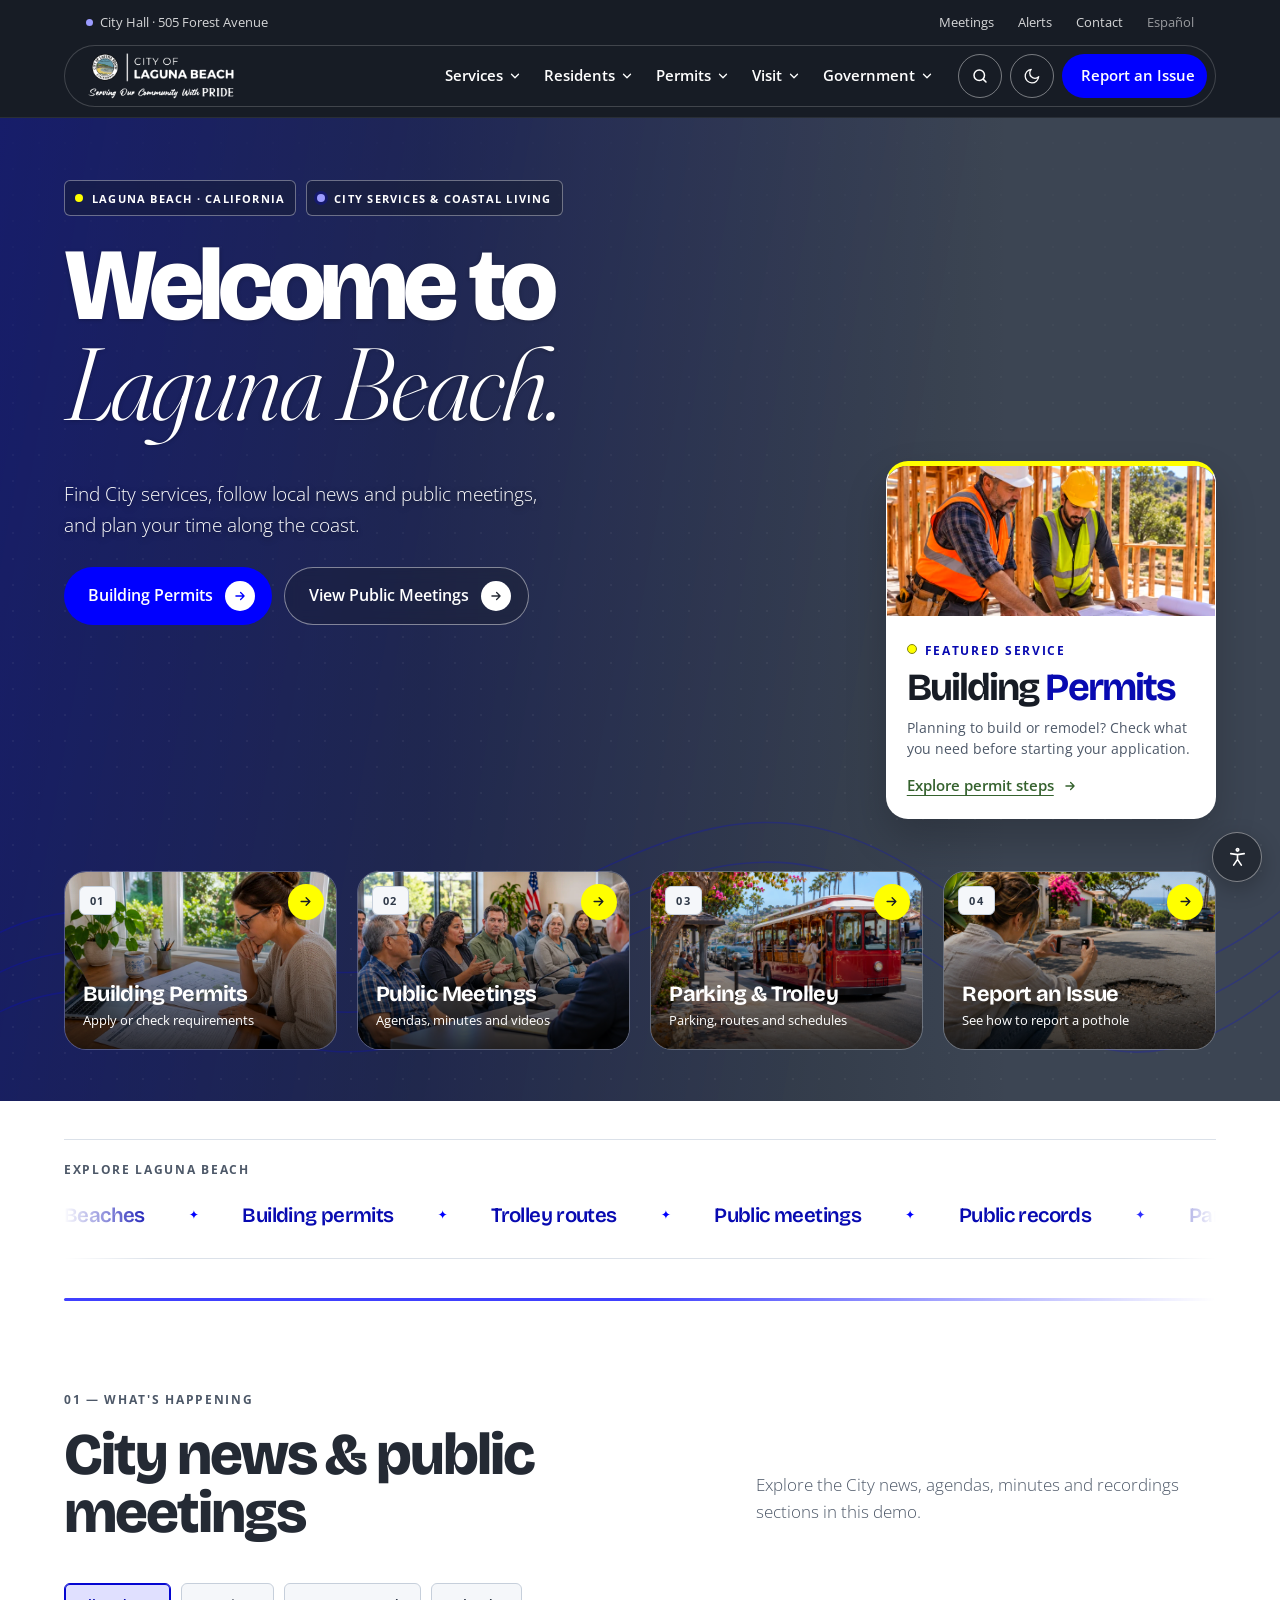
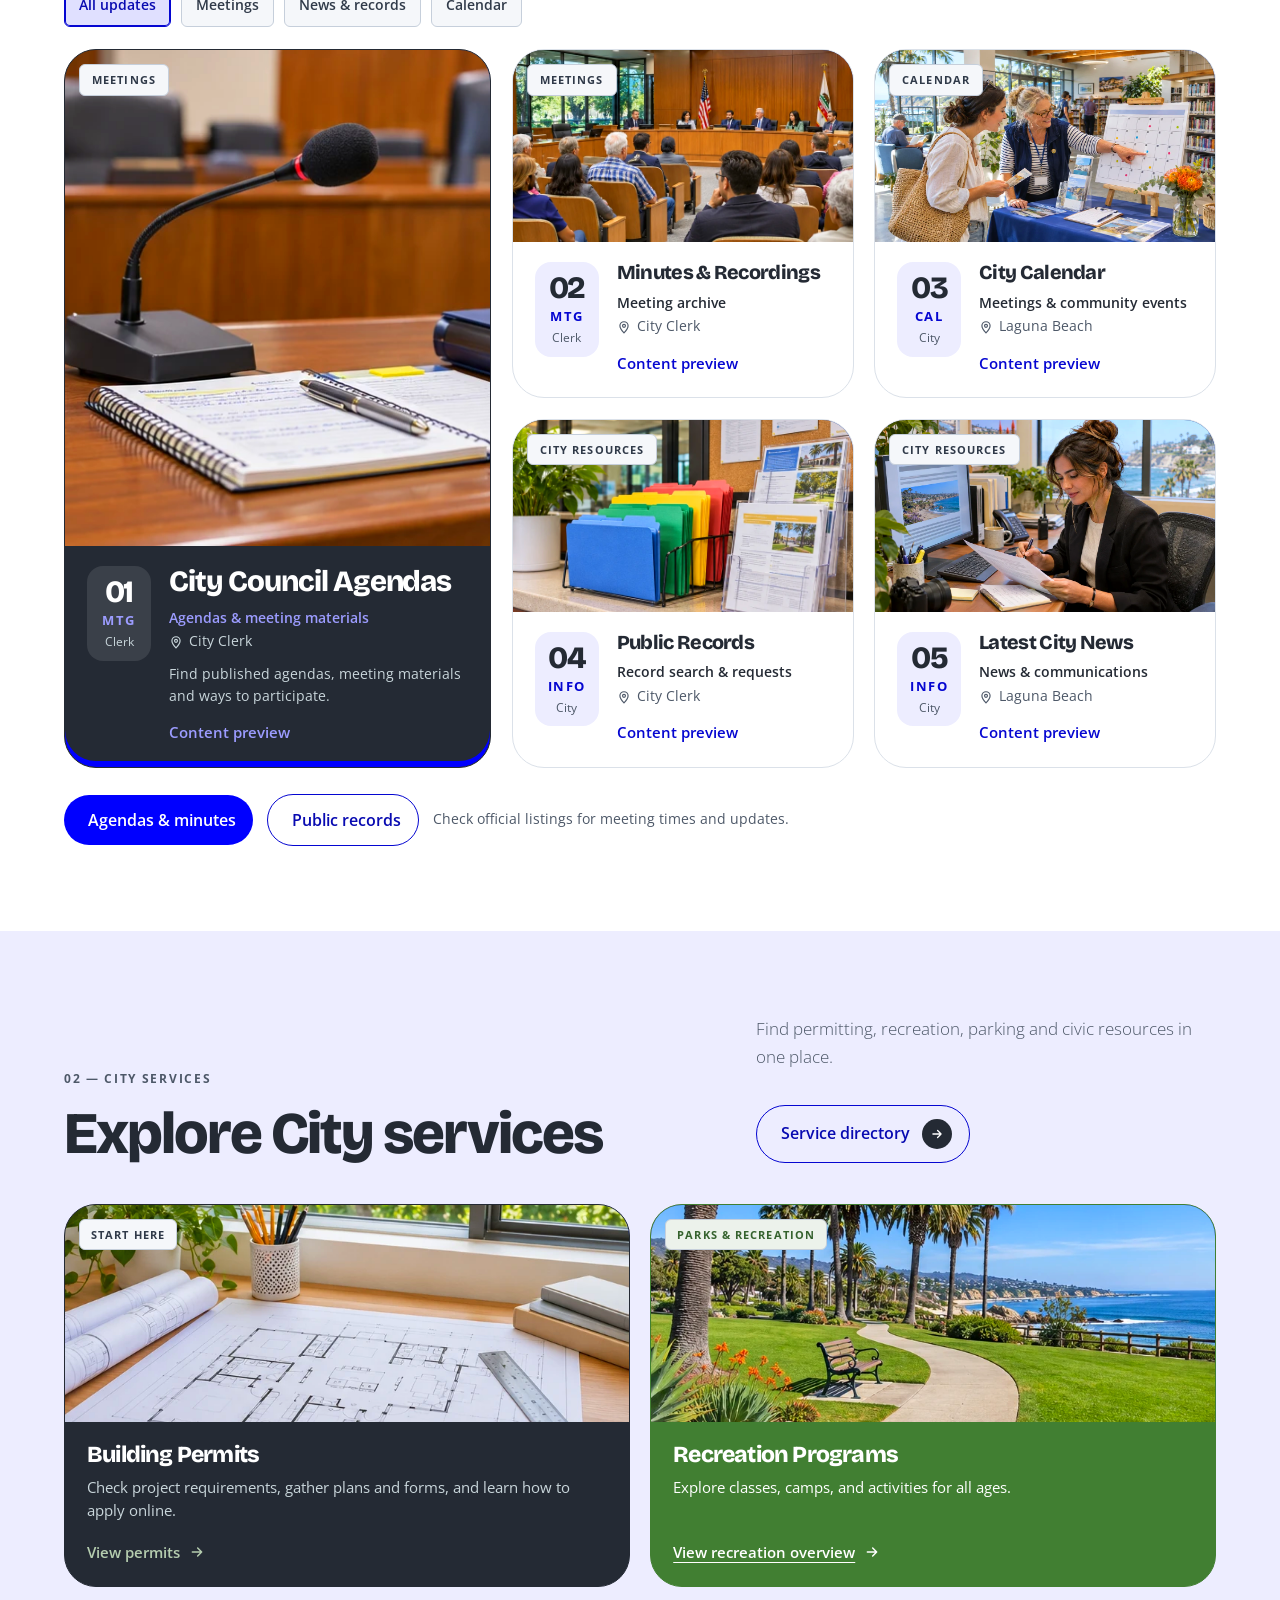
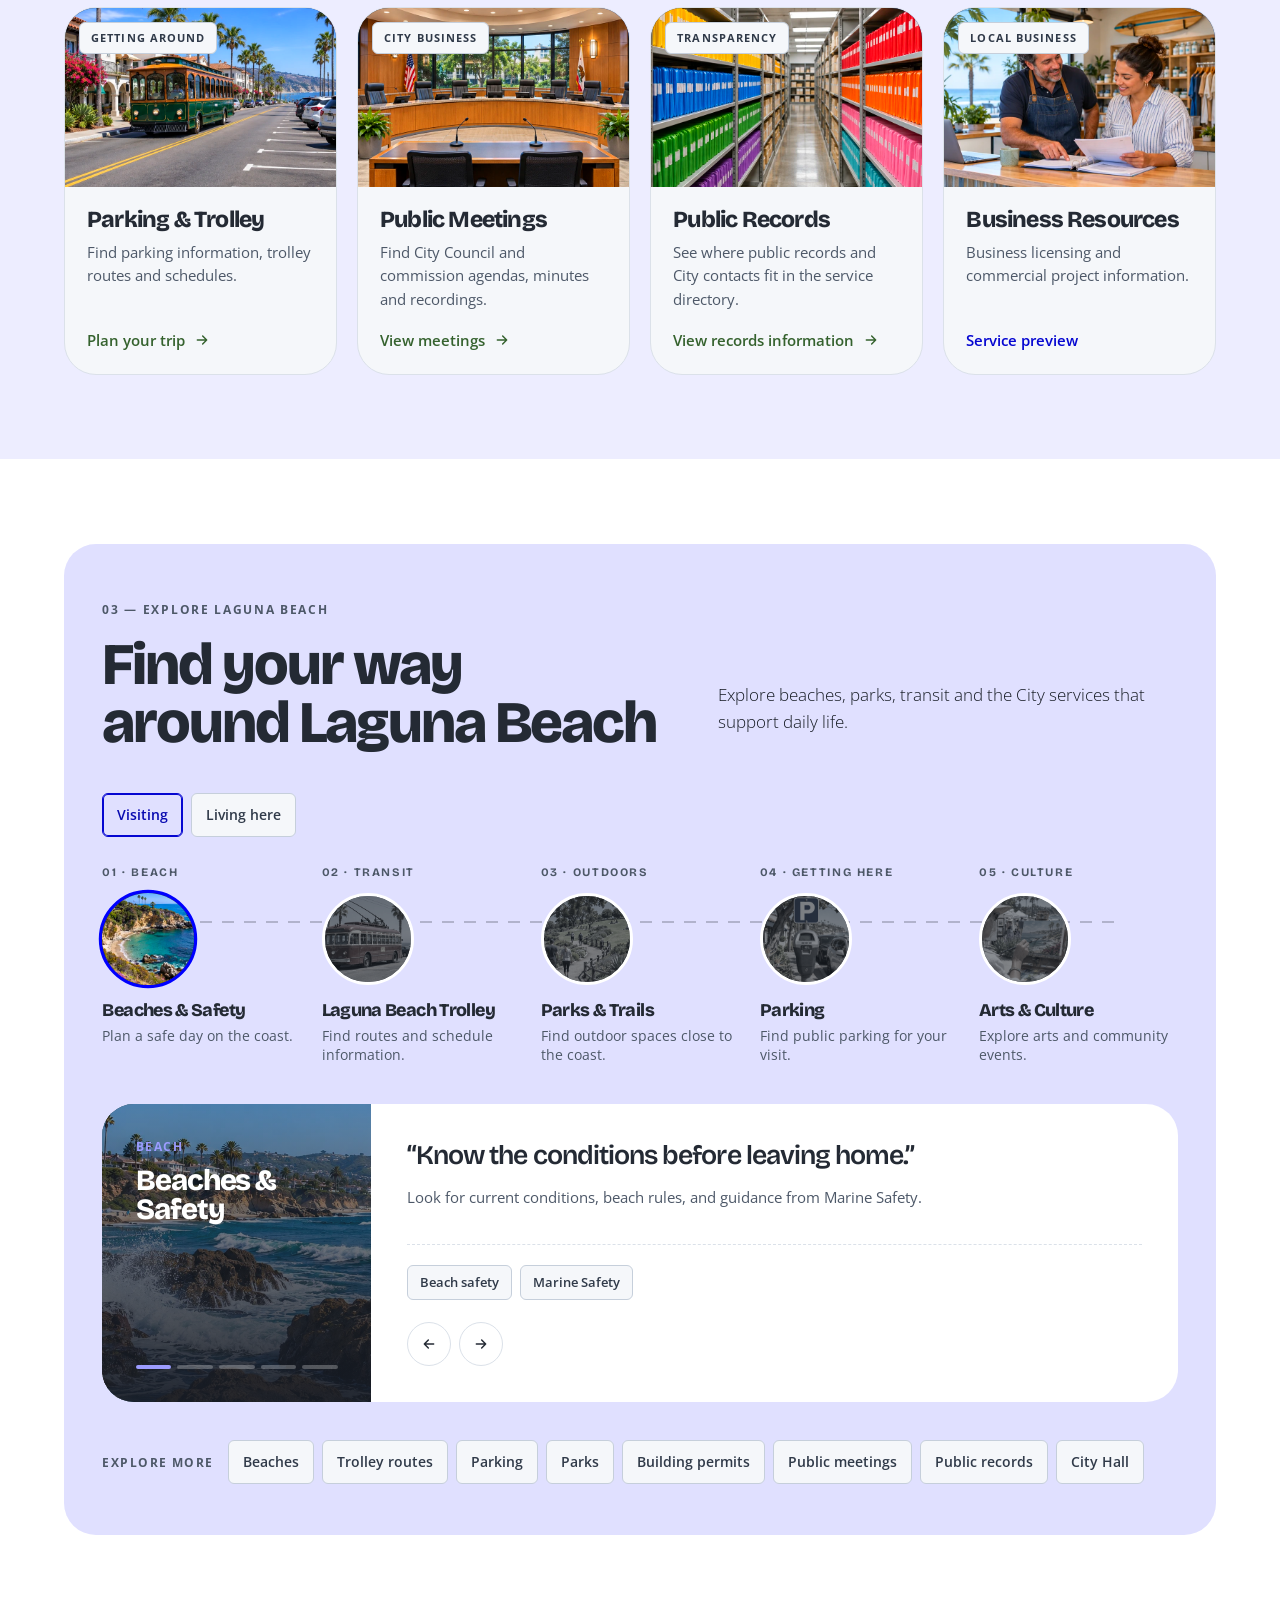
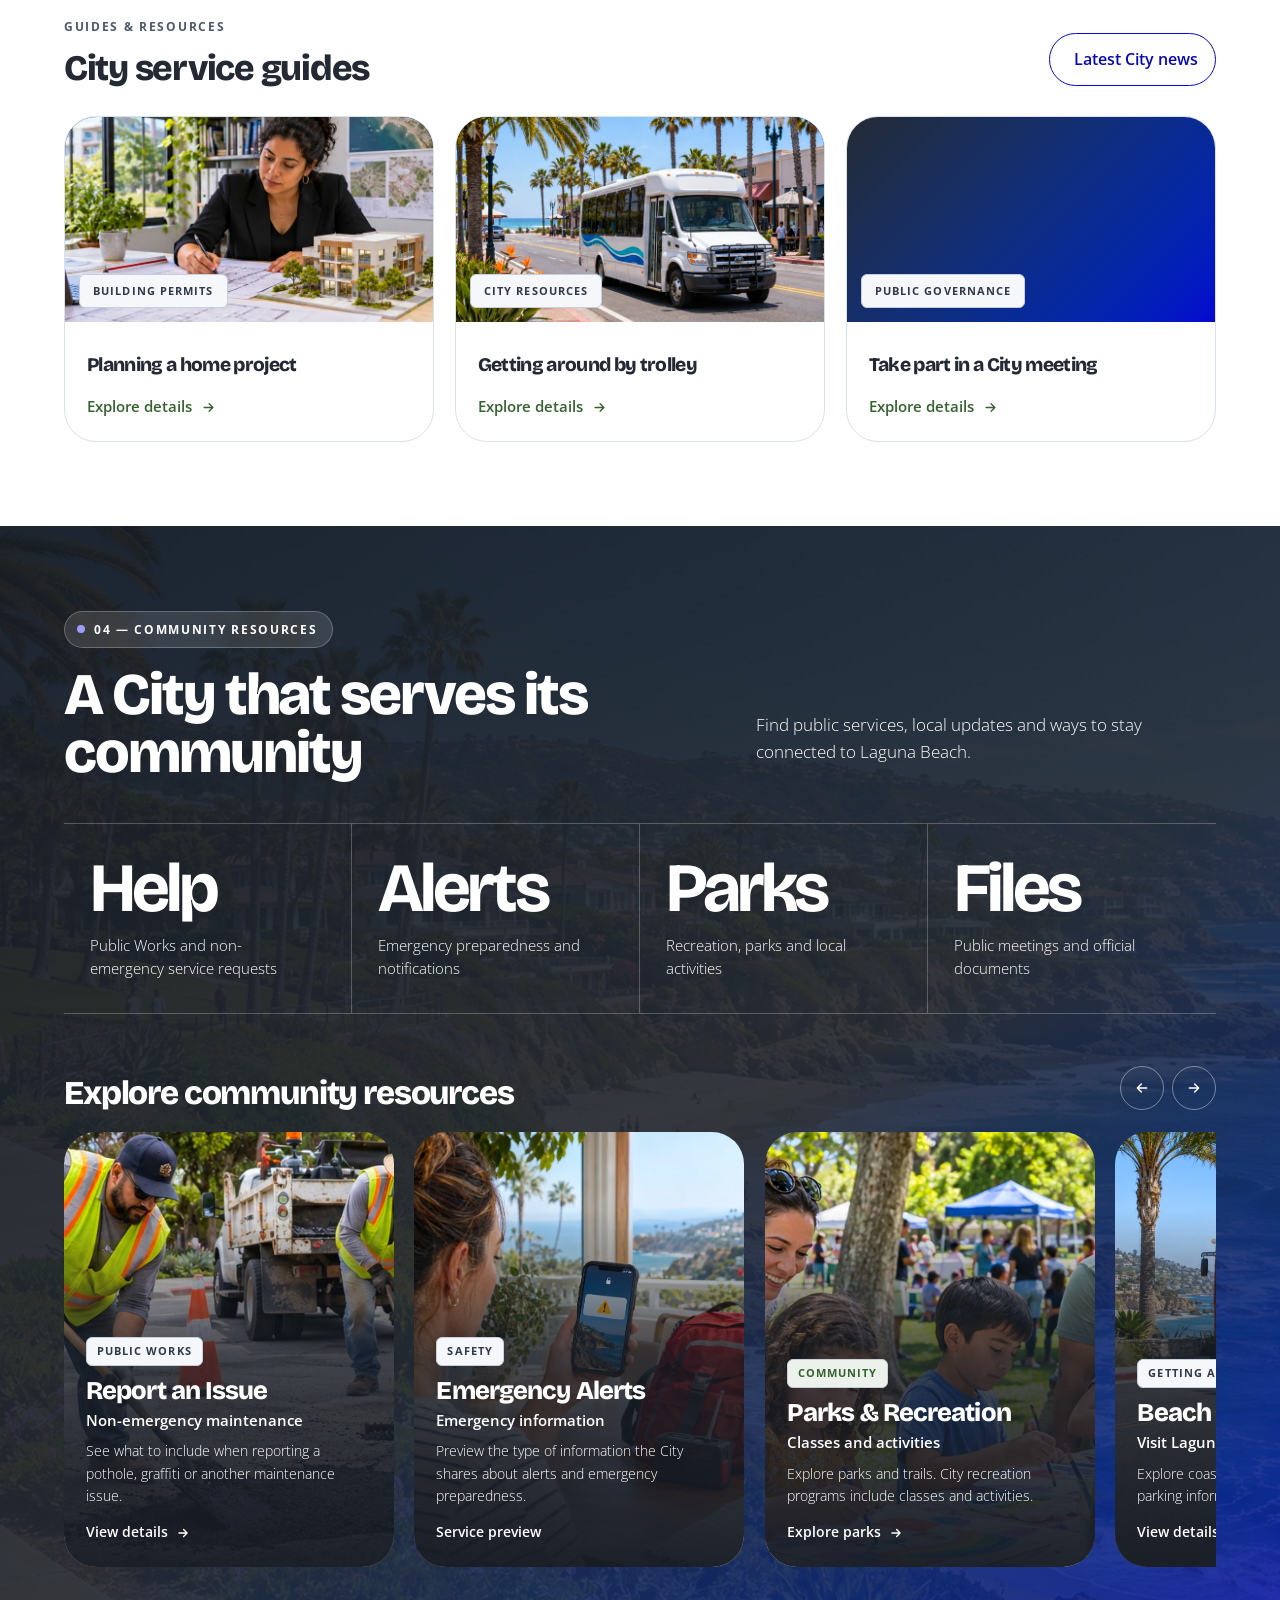
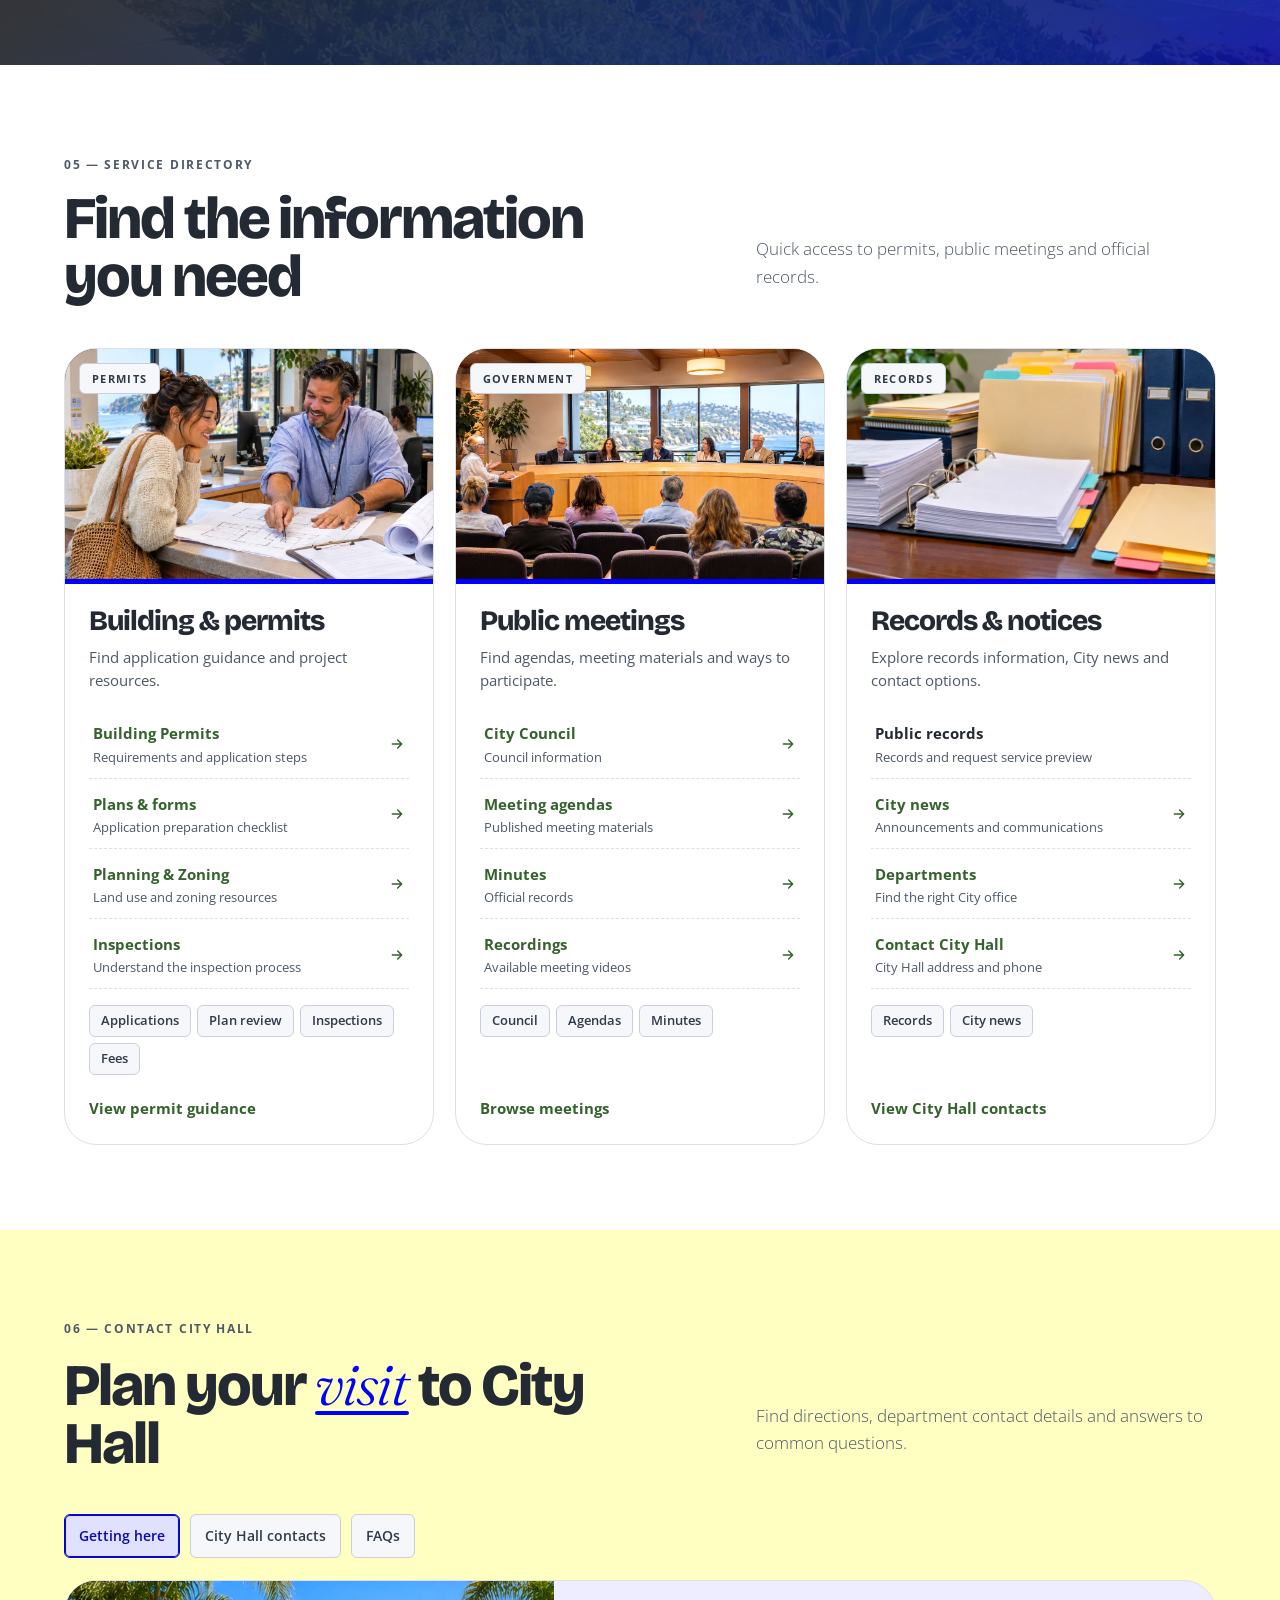
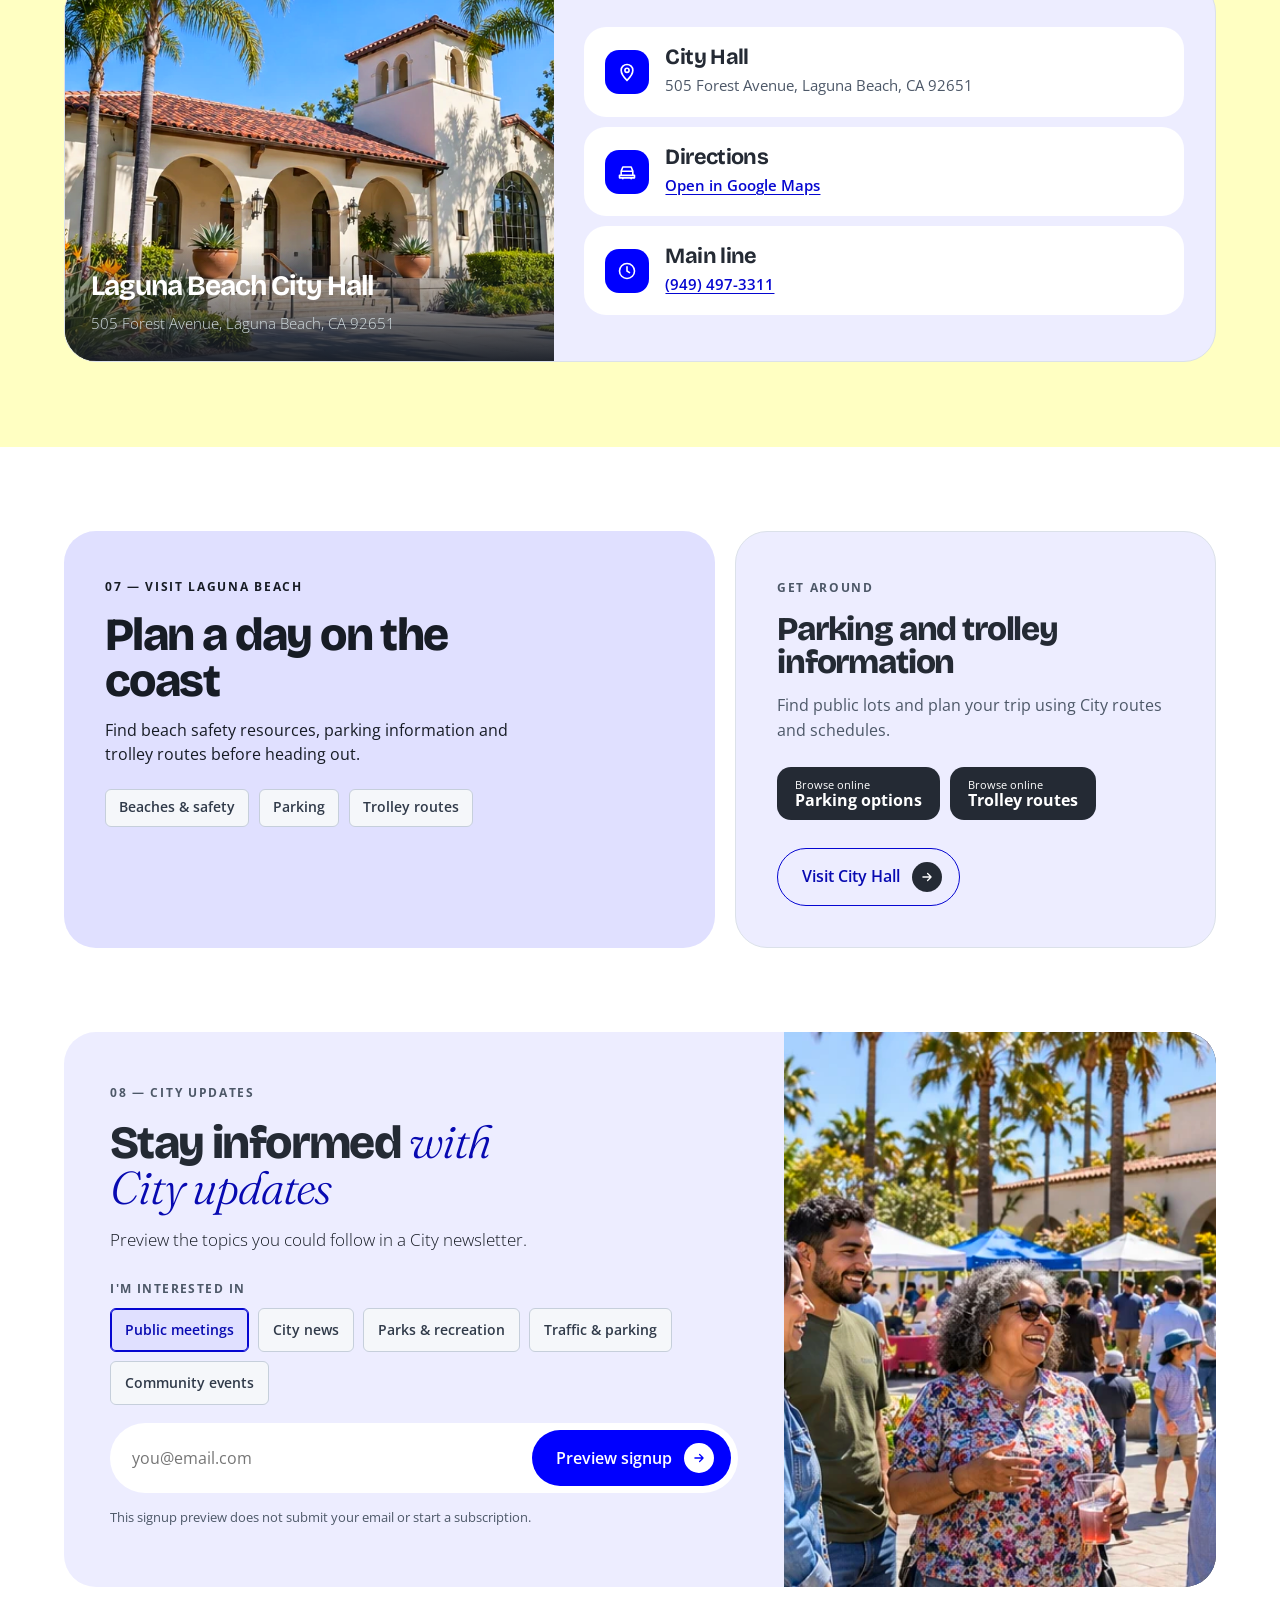
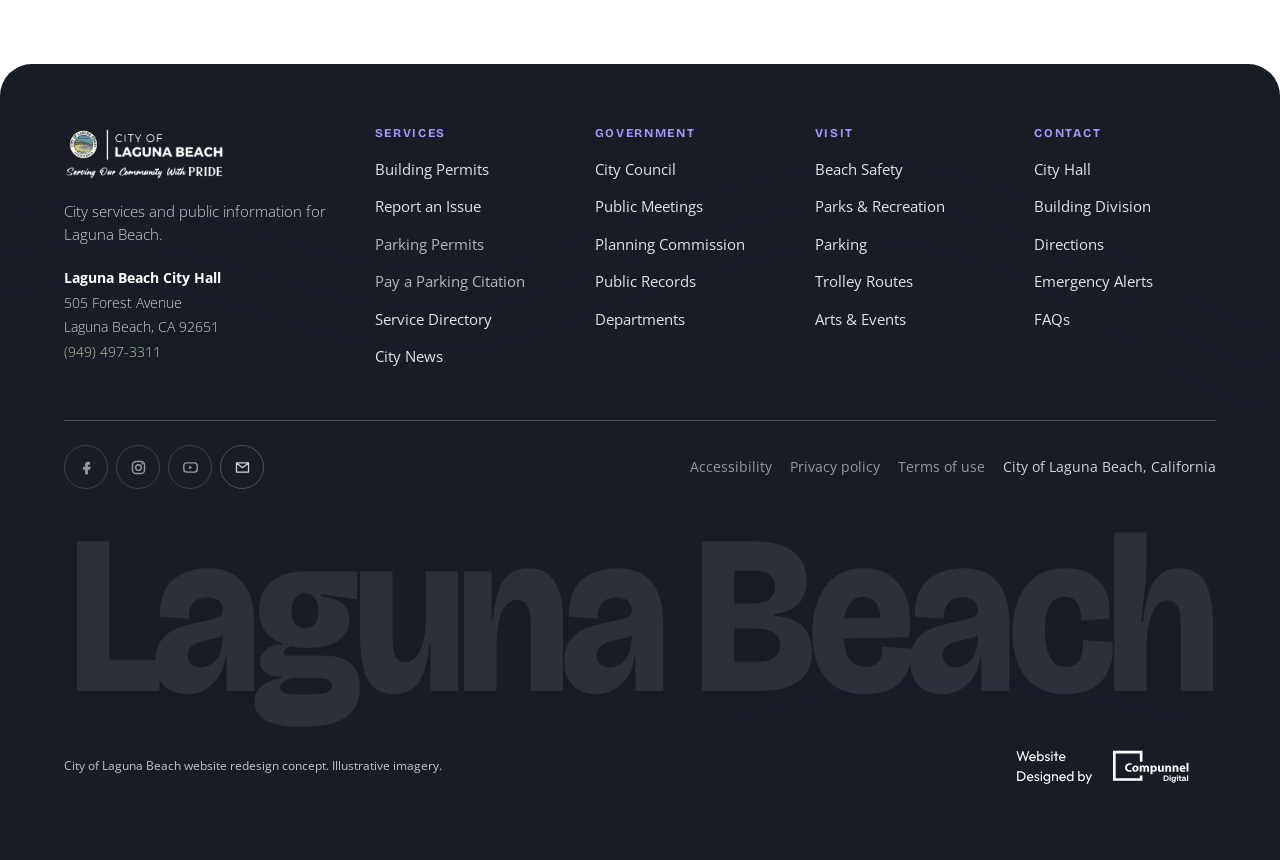
==== commit 43d58f85: "Add files via upload" ====
--- a/index.html
+++ b/index.html
@@ -11,15 +11,10 @@
 <style>
 
 :root{
-  --navy:#263A4A; --navy-d:#1B2A36; --navy-dd:#121D26; --navy-l:#34505F;
-  --orange:#C6532F; --orange-d:#B4492A; --orange-dd:#9A3D22; --orange-lt:#E8875F; --orange-wash:#FBEDE7;
-  --teal:#477C78; --teal-d:#3B6B67; --brick:var(--orange); --brick-d:var(--orange-d); --ochre:#D6A64F; --ochre-lt:#FAF0DA;
-  --ivory:#F5F0E6; --sage:#A8B5A0; --sage-lt:#E9EDE4; --mist:#B9CED0; --mist-lt:#E7EFF0;
-  --slate:#6D777C; --slate-d:#5E676C; --charcoal:#303638; --rose:#C58C80; --rose-lt:#F3E4E0;
   --white:#fff;
 
   --text:var(--charcoal);
-  --line:rgba(38,58,74,.14);
+  --line:rgba(36,42,52,.14);
   --line-lt:rgba(255,255,255,.24);
   --r-lg:32px; --r-md:22px; --r-sm:14px;
   --display:'Bricolage Grotesque',system-ui,sans-serif;
@@ -59,7 +54,7 @@
 
 
 .btn{display:inline-flex;align-items:center;gap:12px;padding:13px 17px 13px 24px;border-radius:999px;font-weight:600;font-size:15.5px;
-  background:var(--orange-d);color:#fff;transition:transform .28s var(--ease),background .28s;min-height:48px}
+  background:var(--blue);color:#fff;transition:transform .28s var(--ease),background .28s;min-height:48px}
 .btn .dot{width:30px;height:30px;border-radius:50%;background:var(--navy);color:#fff;display:grid;place-items:center;transition:transform .28s var(--ease);flex:none}
 .btn:hover{transform:translateY(-2px);background:var(--orange-dd)}
 .btn--navy{background:var(--navy)}.btn--navy .dot{background:var(--orange)}.btn--navy:hover{background:var(--navy-l)}
@@ -73,9 +68,9 @@
 .btn--glass{background:rgba(255,255,255,.14);color:#fff;border:1.5px solid rgba(255,255,255,.45);backdrop-filter:blur(8px)}
 .btn--glass .dot{background:#fff;color:var(--navy)}
 .btn--glass:hover{background:rgba(255,255,255,.26)}
-.btn--ochre{background:var(--ochre);color:var(--navy-dd)}
+.btn--ochre{background:var(--blue);color:#fff}
 .btn--ochre .dot{background:var(--navy);color:#fff}
-.btn--ochre:hover{background:var(--gold)}
+.btn--ochre:hover{background:var(--blue-strong)}
 
 
 #progress{position:fixed;top:0;left:0;height:3px;width:0;z-index:120;background:linear-gradient(90deg,var(--orange-lt),var(--orange));transition:width .12s linear}
@@ -110,7 +105,7 @@
 .burger{display:none}
 
 .mega{position:absolute;left:0;right:0;top:calc(100% + 10px);border-radius:var(--r-lg);background:#fff;color:var(--charcoal);
-  box-shadow:0 30px 70px -20px rgba(18,29,38,.45);padding:clamp(20px,2.4vw,32px);display:grid;grid-template-columns:1.3fr .7fr;gap:28px;
+  box-shadow:0 30px 70px -20px rgba(23,28,37,.45);padding:clamp(20px,2.4vw,32px);display:grid;grid-template-columns:1.3fr .7fr;gap:28px;
   opacity:0;visibility:hidden;transform:translateY(-8px);transition:opacity .25s,transform .25s var(--ease),visibility .25s}
 .mega.open{opacity:1;visibility:visible;transform:none}
 .mega h3{font-size:13px;letter-spacing:.14em;text-transform:uppercase;font-family:var(--body);font-weight:700;color:var(--orange-d);margin-bottom:14px}
@@ -120,7 +115,7 @@
 .mega li a span{font-weight:400;font-size:12.5px;color:var(--slate-d)}
 .mega-feature{position:relative;border-radius:var(--r-md);overflow:hidden;min-height:220px;display:flex;align-items:flex-end;isolation:isolate;color:#fff}
 .mega-feature img{position:absolute;inset:0;width:100%;height:100%;object-fit:cover;z-index:-2}
-.mega-feature::after{content:"";position:absolute;inset:0;z-index:-1;background:linear-gradient(180deg,rgba(18,29,38,0) 30%,rgba(18,29,38,.92))}
+.mega-feature::after{content:"";position:absolute;inset:0;z-index:-1;background:linear-gradient(180deg,rgba(23,28,37,0) 30%,rgba(23,28,37,.92))}
 .mega-feature div{padding:20px}
 .mega-feature b{display:block;font-family:var(--display);font-size:22px;letter-spacing:-.03em;line-height:1.05}
 .mega-feature small{display:block;margin-top:6px;font-size:13.5px;color:#D3DEE2}
@@ -150,24 +145,19 @@
 .motion-btn{display:inline-flex;align-items:center;gap:9px;margin-top:16px;padding:9px 16px 9px 13px;border-radius:999px;font-size:13.5px;font-weight:600;color:#fff;
   border:1px solid rgba(255,255,255,.35);background:rgba(0,0,0,.28);backdrop-filter:blur(6px);-webkit-backdrop-filter:blur(6px);min-height:40px;transition:background .2s}
 .motion-btn:hover{background:rgba(0,0,0,.5)}
-.topshell-bg::after{content:"";position:absolute;inset:0;z-index:2;
-  background:
-    radial-gradient(85% 85% at 12% 55%, rgba(10,16,22,.82) 0%, rgba(14,22,30,.5) 50%, rgba(18,29,38,.08) 85%),
-    linear-gradient(90deg, rgba(10,16,22,.45) 0%, rgba(10,16,22,0) 60%),
-    radial-gradient(60% 50% at 92% 8%, rgba(198,83,47,.22), transparent 70%),
-    linear-gradient(180deg, rgba(0,0,0,.35) 0%, rgba(18,29,38,.05) 35%, rgba(18,29,38,.25) 70%, rgba(12,20,27,.95) 100%)}
+.topshell-bg::after{content:"";position:absolute;inset:0;z-index:2}
 .topshell-grain{position:absolute;inset:0;z-index:-1;opacity:.3;background-image:radial-gradient(rgba(255,255,255,.16) 1px,transparent 1px);background-size:26px 26px;
   -webkit-mask-image:linear-gradient(180deg,transparent 0%,#000 55%);mask-image:linear-gradient(180deg,transparent 0%,#000 55%)}
 .river-art{position:absolute;inset:auto 0 0 0;z-index:-1;width:100%;height:60%;opacity:.5;pointer-events:none}
-.river-art path{fill:none;stroke:rgba(232,135,95,.42);stroke-width:1.2}
+.river-art path{fill:none;stroke:color-mix(in srgb,var(--blue) 42%,transparent);stroke-width:1.2}
 .river-art .draw{stroke-dasharray:2200;stroke-dashoffset:2200;animation:draw 7s cubic-bezier(.4,0,.2,1) .5s forwards}
 @keyframes draw{to{stroke-dashoffset:0}}
 .hero{position:relative;z-index:4}
-.hero h1,.hero .lede{text-shadow:0 2px 18px rgba(18,29,38,.7),0 1px 3px rgba(18,29,38,.5)}
+.hero h1,.hero .lede{text-shadow:0 2px 18px rgba(23,28,37,.7),0 1px 3px rgba(23,28,37,.5)}
 .hero-pills{display:flex;gap:10px;flex-wrap:wrap}
 .livepill{display:inline-flex;align-items:center;gap:9px;padding:7px 15px 7px 12px;border-radius:999px;font-size:12px;font-weight:700;letter-spacing:.12em;text-transform:uppercase;
-  background:rgba(198,83,47,.22);border:1px solid rgba(232,135,95,.6);color:#F8D2C1}
-.livepill i{width:8px;height:8px;border-radius:50%;background:var(--orange-lt);box-shadow:0 0 0 0 rgba(232,135,95,.7);animation:pulse 2.2s infinite}
+  background:rgb(23 28 37 / .38);border:1px solid rgb(255 255 255 / .55);color:#fff}
+.livepill i{width:8px;height:8px;border-radius:50%;background:var(--orange-lt);box-shadow:0 0 0 0 color-mix(in srgb,var(--blue) 70%,transparent);animation:pulse 2.2s infinite}
 @keyframes pulse{70%{box-shadow:0 0 0 9px transparent}100%{box-shadow:0 0 0 0 transparent}}
 .hero h1{font-size:clamp(46px,8vw,128px);letter-spacing:-.05em;margin:22px 0 0;max-width:13ch;color:#fff;line-height:.94}
 .hero h1 .it{color:var(--orange-lt);display:inline-block;padding-right:.08em}
@@ -185,7 +175,7 @@
 .hero-side a{display:inline-flex;gap:9px;align-items:center;margin-top:14px;font-weight:600;font-size:14.5px;color:var(--orange-lt)}
 .hero-side a:hover{text-decoration:underline;text-underline-offset:4px}
 .float-pill{position:absolute;z-index:5;display:inline-flex;align-items:center;gap:8px;padding:10px 16px;border-radius:999px;font-size:13.5px;color:#fff;
-  background:rgba(27,42,54,.55);border:1px solid rgba(255,255,255,.3);backdrop-filter:blur(10px);-webkit-backdrop-filter:blur(10px);animation:drift 9s ease-in-out infinite}
+  background:rgba(29,34,43,.55);border:1px solid rgba(255,255,255,.3);backdrop-filter:blur(10px);-webkit-backdrop-filter:blur(10px);animation:drift 9s ease-in-out infinite}
 .float-pill b{font-family:var(--display);font-size:16px;letter-spacing:-.02em}
 .float-pill i{width:7px;height:7px;border-radius:50%;background:var(--orange-lt)}
 .fp1{right:clamp(16px,6vw,96px);top:calc(var(--navh) + 110px)}
@@ -195,7 +185,7 @@
 .qcard{position:relative;display:flex;flex-direction:column;justify-content:flex-end;min-height:clamp(150px,14vw,196px);border-radius:var(--r-md);overflow:hidden;isolation:isolate;
   border:1px solid rgba(255,255,255,.26);color:#fff;padding:18px;transition:transform .35s var(--ease),border-color .35s}
 .qcard img{position:absolute;inset:0;width:100%;height:100%;object-fit:cover;z-index:-2;transition:transform .7s var(--ease)}
-.qcard::after{content:"";position:absolute;inset:0;z-index:-1;background:linear-gradient(180deg,rgba(18,29,38,.08) 15%,rgba(18,29,38,.9) 100%)}
+.qcard::after{content:"";position:absolute;inset:0;z-index:-1;background:linear-gradient(180deg,rgba(23,28,37,.08) 15%,rgba(23,28,37,.9) 100%)}
 .qcard:hover{transform:translateY(-6px);border-color:color-mix(in srgb,var(--cyan) 90%,transparent)}
 .qcard:hover img{transform:scale(1.07)}
 .qcard .num{position:absolute;top:14px;left:14px;font-size:11px;font-weight:700;letter-spacing:.12em;padding:5px 10px;border-radius:99px;background:rgba(255,255,255,.92);color:var(--navy)}
@@ -220,12 +210,12 @@
 .marquee:focus-within .marquee-track{animation-play-state:paused}
 
 .mq-pop{position:fixed;z-index:95;left:0;top:0;width:236px;height:88px;border-radius:999px;overflow:hidden;pointer-events:none;
-  border:3px solid #fff;box-shadow:0 22px 44px -16px rgba(18,29,38,.55),0 0 0 1px color-mix(in srgb,var(--cyan) 35%,transparent);background:var(--navy);
+  border:3px solid #fff;box-shadow:0 22px 44px -16px rgba(23,28,37,.55),0 0 0 1px color-mix(in srgb,var(--cyan) 35%,transparent);background:var(--navy);
   opacity:0;transform:translate(-50%,-100%) translateY(6px) scale(.86);transform-origin:50% 100%;transition:opacity .22s,transform .3s var(--ease)}
 .mq-pop.show{opacity:1;transform:translate(-50%,-100%) translateY(-12px) scale(1)}
 .mq-pop img{width:100%;height:100%;object-fit:cover}
 .mq-pop b{position:absolute;right:8px;top:50%;transform:translateY(-50%);width:36px;height:36px;border-radius:50%;background:var(--orange);color:#fff;display:grid;place-items:center}
-.mq-pop::after{content:"";position:absolute;inset:0;background:linear-gradient(90deg,transparent 55%,rgba(18,29,38,.45))}
+.mq-pop::after{content:"";position:absolute;inset:0;background:linear-gradient(90deg,transparent 55%,rgba(23,28,37,.45))}
 @media (hover:none){.mq-pop{display:none}}
 @keyframes slide{to{transform:translateX(-50%)}}
 .rule{height:3px;border-radius:9px;background:linear-gradient(90deg,var(--orange),var(--ochre) 50%,transparent);margin-top:clamp(28px,3vw,48px);opacity:.75}
@@ -285,7 +275,7 @@
 .inits{display:grid;grid-template-columns:repeat(12,1fr);gap:var(--gap)}
 .init{grid-column:span 3;border-radius:var(--r-lg);overflow:hidden;background:var(--ivory);border:1px solid var(--line);display:flex;flex-direction:column;
   min-height:250px;transition:transform .3s var(--ease),box-shadow .3s}
-.init[href]:hover{transform:translateY(-6px);box-shadow:0 20px 44px -24px rgba(18,29,38,.55)}
+.init[href]:hover{transform:translateY(-6px);box-shadow:0 20px 44px -24px rgba(23,28,37,.55)}
 .init.wide{grid-column:span 6}
 .init .pic{height:clamp(160px,14vw,200px)}
 .init.wide .pic{height:clamp(190px,17vw,250px)}
@@ -302,7 +292,7 @@
 .init.feature h3{color:#fff}.init.feature p{color:#C9D6DB}.init.feature .go{color:var(--orange-lt)}
 .init.feature .pic .tag{background:var(--orange);color:#fff}
 .init.accent{background:var(--brick);border-color:var(--brick)}
-.init.accent h3{color:#fff}.init.accent p{color:#F6E6DF}.init.accent .go{color:#fff}
+.init.accent h3{color:#fff}.init.accent p{color:#e3e8ef}.init.accent .go{color:#fff}
 .init.accent .pic .tag{background:#fff;color:var(--brick-d)}
 .init .pic .tag.teal{background:var(--teal)}
 .init .pic .tag.rose{background:var(--rose);color:var(--navy-dd)}
@@ -315,13 +305,13 @@
 .daytabs{display:flex;gap:8px;margin-bottom:26px;flex-wrap:wrap}
 .track{position:relative;display:grid;grid-template-columns:repeat(6,1fr);gap:var(--gap);align-items:start}
 .track::before{content:"";position:absolute;left:5%;right:5%;top:58px;height:2px;
-  background-image:linear-gradient(90deg,rgba(38,58,74,.25) 0 12px,transparent 12px 22px);background-size:22px 2px}
+  background-image:linear-gradient(90deg,rgba(36,42,52,.25) 0 12px,transparent 12px 22px);background-size:22px 2px}
 .stage{position:relative;text-align:left;display:flex;flex-direction:column;align-items:flex-start;padding:0;border-radius:18px}
 .stage .tick{font-family:var(--display);font-size:11.5px;letter-spacing:.14em;color:var(--slate-d);margin-bottom:12px;display:block;text-transform:uppercase;font-weight:700}
 .stage .bulb{width:92px;height:92px;border-radius:50%;overflow:hidden;position:relative;z-index:2;border:3px solid #fff;background:var(--navy);
   transition:all .4s var(--ease);flex:none}
 .stage .bulb img{width:100%;height:100%;object-fit:cover;filter:grayscale(.85) var(--photo-filter);opacity:.75;transition:opacity .4s,filter .4s}
-.stage .bulb::after{content:"";position:absolute;inset:0;background:rgba(38,58,74,.38);transition:background .4s}
+.stage .bulb::after{content:"";position:absolute;inset:0;background:rgba(36,42,52,.38);transition:background .4s}
 .stage[aria-selected="true"] .bulb{border-color:var(--brick);transform:scale(1.07)}
 .stage[aria-selected="true"] .bulb img{opacity:1;filter:var(--photo-filter)}
 .stage[aria-selected="true"] .bulb::after{background:transparent}
@@ -332,7 +322,7 @@
 .case-tag{position:relative;isolation:isolate;padding:clamp(22px,2.6vw,34px);color:#fff;display:flex;flex-direction:column;justify-content:space-between;gap:20px;min-height:280px}
 .case-tag .bg{position:absolute;inset:0;z-index:-2;background:var(--navy)}
 .case-tag .bg img{width:100%;height:100%;object-fit:cover;transition:opacity .4s}
-.case-tag::after{content:"";position:absolute;inset:0;z-index:-1;background:linear-gradient(180deg,rgba(38,58,74,.35),rgba(18,29,38,.94))}
+.case-tag::after{content:"";position:absolute;inset:0;z-index:-1;background:linear-gradient(180deg,rgba(36,42,52,.35),rgba(23,28,37,.94))}
 .case-tag .p{font-size:11.5px;letter-spacing:.14em;text-transform:uppercase;font-weight:700;color:var(--orange-lt)}
 .case-tag h3{font-size:clamp(23px,2.3vw,34px);margin-top:10px;color:#fff}
 .case-tag .prog{display:flex;gap:6px}
@@ -348,7 +338,7 @@
 .case-body .nextprev button:hover{background:var(--navy);color:#fff}
 .itins{display:flex;gap:8px;flex-wrap:wrap;align-items:center;margin-top:clamp(26px,3vw,40px)}
 .itins .lbl{font-size:12px;letter-spacing:.12em;text-transform:uppercase;font-weight:700;color:var(--slate-d);margin-right:6px}
-.chip{padding:9px 16px;border-radius:999px;border:1.5px solid rgba(38,58,74,.2);color:var(--navy);font-size:14px;font-weight:600;background:rgba(255,255,255,.7);transition:all .22s;min-height:40px;display:inline-flex;align-items:center}
+.chip{padding:9px 16px;border-radius:999px;border:1.5px solid rgba(36,42,52,.2);color:var(--navy);font-size:14px;font-weight:600;background:rgba(255,255,255,.7);transition:all .22s;min-height:40px;display:inline-flex;align-items:center}
 .chip:hover{background:var(--orange-d);color:#fff;border-color:var(--orange-d)}
 @media(max-width:1080px){.track{grid-template-columns:repeat(3,1fr);row-gap:30px}.track::before{display:none}}
 @media(max-width:860px){.case{grid-template-columns:1fr}.case-tag{min-height:220px}}
@@ -378,7 +368,7 @@
 .impact{position:relative;isolation:isolate;color:#fff;padding:clamp(52px,6.6vw,110px) 0;overflow:hidden}
 .impact-bg{position:absolute;inset:0;z-index:-2;background:var(--navy)}
 .impact-bg img{width:100%;height:100%;object-fit:cover;opacity:.18;filter:grayscale(1)}
-.impact-bg::after{content:"";position:absolute;inset:0;background:linear-gradient(155deg,rgba(27,42,54,.96),rgba(38,58,74,.93) 60%,rgba(59,107,103,.9))}
+.impact-bg::after{content:"";position:absolute;inset:0;background:linear-gradient(155deg,rgba(29,34,43,.96),rgba(36,42,52,.93) 60%,rgba(36,42,52,.9))}
 .impact .sec-head h2 .it{color:var(--orange-lt)}
 .impact-grid{display:grid;grid-template-columns:repeat(4,1fr);border-top:1px solid var(--line-lt)}
 .stat{padding:clamp(24px,2.6vw,38px) clamp(16px,2vw,28px);border-right:1px solid var(--line-lt);border-bottom:1px solid var(--line-lt)}
@@ -397,7 +387,7 @@
   min-height:clamp(360px,34vw,440px);display:flex;flex-direction:column;justify-content:flex-end;isolation:isolate;transition:transform .35s var(--ease)}
 .person .bg{position:absolute;inset:0;z-index:-2;background:var(--navy-d)}
 .person .bg img{width:100%;height:100%;object-fit:cover;transition:transform .8s var(--ease)}
-.person::after{content:"";position:absolute;inset:0;z-index:-1;background:linear-gradient(180deg,rgba(18,29,38,0) 18%,rgba(18,29,38,.78) 52%,rgba(18,29,38,.97) 100%)}
+.person::after{content:"";position:absolute;inset:0;z-index:-1;background:linear-gradient(180deg,rgba(23,28,37,0) 18%,rgba(23,28,37,.78) 52%,rgba(23,28,37,.97) 100%)}
 .person[href]:hover{transform:translateY(-6px)}
 .person[href]:hover .bg img{transform:scale(1.05)}
 .person .in{padding:22px;color:#fff}
@@ -415,7 +405,7 @@
 
 .pillars{display:grid;gap:var(--gap);grid-template-columns:repeat(3,1fr)}
 .pillar{display:flex;flex-direction:column;border-radius:var(--r-lg);overflow:hidden;background:var(--white);border:1px solid var(--line);transition:transform .35s var(--ease),box-shadow .35s,border-color .35s}
-.pillar:hover{transform:translateY(-8px);box-shadow:0 24px 50px -26px rgba(18,29,38,.5);border-color:var(--slate)}
+.pillar:hover{transform:translateY(-8px);box-shadow:0 24px 50px -26px rgba(23,28,37,.5);border-color:var(--slate)}
 .pillar .pic{position:relative;height:clamp(200px,18vw,250px);overflow:hidden;background:var(--navy)}
 .pillar .pic img{width:100%;height:100%;object-fit:cover;transition:transform .7s var(--ease)}
 .pillar:hover .pic img{transform:scale(1.06)}
@@ -444,7 +434,7 @@
 .plan-panel{margin-top:22px;border-radius:var(--r-lg);overflow:hidden;border:1px solid var(--line);background:var(--mist-lt);display:grid;grid-template-columns:.85fr 1.15fr}
 .plan-media{position:relative;min-height:380px;background:var(--navy)}
 .plan-media img{position:absolute;inset:0;width:100%;height:100%;object-fit:cover}
-.plan-media .cop{position:absolute;inset:auto 0 0 0;z-index:2;padding:26px;background:linear-gradient(180deg,transparent,rgba(18,29,38,.95))}
+.plan-media .cop{position:absolute;inset:auto 0 0 0;z-index:2;padding:26px;background:linear-gradient(180deg,transparent,rgba(23,28,37,.95))}
 .plan-media .who{font-family:var(--display);font-weight:700;font-size:clamp(22px,2.2vw,32px);letter-spacing:-.035em;line-height:1.05;color:#fff}
 .plan-media p{margin:10px 0 0;color:#D3DEE2;font-size:14.5px;font-weight:300}
 .plan-body{padding:clamp(18px,2.4vw,32px);display:grid;gap:10px;align-content:center}
@@ -457,8 +447,8 @@
 .hours td{padding:7px 0;border-bottom:1px dashed var(--line)}
 .hours td:last-child{text-align:right;font-weight:600;color:var(--navy)}
 .hours tr.today td{color:var(--brick-d);font-weight:700}
-.fact .status,.status{display:inline-flex;align-items:center;gap:8px;font-size:13px;font-weight:700;padding:6px 12px;border-radius:99px;background:var(--sage-lt);color:#2F5A35;margin-top:10px}
-.status i{width:8px;height:8px;border-radius:50%;background:#4E8A57}
+.fact .status,.status{display:inline-flex;align-items:center;gap:8px;font-size:13px;font-weight:700;padding:6px 12px;border-radius:99px;background:var(--sage-lt);color:var(--blue-deep);margin-top:10px}
+.status i{width:8px;height:8px;border-radius:50%;background:var(--blue)}
 .status.closed{background:var(--rose-lt);color:var(--brick-d)}
 .status.closed i{background:var(--brick)}
 .faq{display:grid;gap:8px}
@@ -476,7 +466,7 @@
 .press-card.a{color:#fff}
 .press-card.a h2{color:#fff;font-size:clamp(30px,3.6vw,54px);max-width:14ch}
 .press-card.a h2 .it{color:var(--ochre)}
-.press-card.a p{color:#F3E7E1}
+.press-card.a p{color:#e3e8ef}
 .press-card.a .n{color:rgba(255,255,255,.88)}
 .press-card.b{background:var(--ivory);border:1px solid var(--line)}
 .press-card h3{font-size:clamp(25px,2.6vw,38px);max-width:16ch}
@@ -508,7 +498,7 @@
 .news-form{margin-top:26px;max-width:640px}
 .interests{display:flex;gap:9px;flex-wrap:wrap;margin-bottom:18px;border:0;padding:0;margin-inline:0}
 .interests legend{font-size:12px;letter-spacing:.12em;text-transform:uppercase;font-weight:700;color:var(--slate-d);margin-bottom:10px;padding:0}
-.int{padding:10px 17px;border-radius:999px;border:1.5px solid rgba(38,58,74,.24);font-size:14px;font-weight:600;transition:all .22s;color:var(--navy);background:rgba(255,255,255,.65);min-height:44px}
+.int{padding:10px 17px;border-radius:999px;border:1.5px solid rgba(36,42,52,.24);font-size:14px;font-weight:600;transition:all .22s;color:var(--navy);background:rgba(255,255,255,.65);min-height:44px}
 .int[aria-pressed="true"]{background:var(--orange-d);color:#fff;border-color:var(--orange-d)}
 .int:hover{border-color:var(--navy)}
 .news-row{display:flex;gap:10px;background:#fff;border-radius:999px;padding:7px 7px 7px 22px;align-items:center;flex-wrap:wrap}
@@ -524,7 +514,7 @@
 footer{position:relative;isolation:isolate;color:#fff;margin-top:clamp(48px,6vw,88px);border-radius:var(--r-lg) var(--r-lg) 0 0;
   padding:clamp(40px,5vw,82px) 0 24px;overflow:hidden;background:#000}
 .foot-art{position:absolute;inset:0;z-index:-1;width:100%;height:100%;opacity:.5;pointer-events:none}
-.foot-art path{fill:none;stroke:rgba(232,135,95,.16);stroke-width:1.2}
+.foot-art path{fill:none;stroke:color-mix(in srgb,var(--blue) 16%,transparent);stroke-width:1.2}
 .foot-top{display:grid;grid-template-columns:1.5fr repeat(4,1fr);gap:clamp(20px,3vw,40px)}
 .foot-brand img{height:52px;width:auto}
 .foot-brand p{color:#C9D6DB;font-size:14.5px;margin:20px 0 0;max-width:34ch;font-weight:300}
@@ -551,7 +541,7 @@
 
 
 
-.search{position:fixed;inset:0;z-index:150;background:rgba(18,29,38,.72);backdrop-filter:blur(8px);-webkit-backdrop-filter:blur(8px);display:none;padding:clamp(70px,10vh,120px) var(--pad) 30px;overflow-y:auto}
+.search{position:fixed;inset:0;z-index:150;background:rgba(23,28,37,.72);backdrop-filter:blur(8px);-webkit-backdrop-filter:blur(8px);display:none;padding:clamp(70px,10vh,120px) var(--pad) 30px;overflow-y:auto}
 .search.open{display:block}
 .search-box{max-width:860px;margin:0 auto;background:#fff;border-radius:var(--r-lg);padding:clamp(18px,2.6vw,32px);box-shadow:0 40px 90px -30px rgba(0,0,0,.6)}
 .searchbar{display:flex;align-items:center;gap:10px;background:var(--ivory);border-radius:999px;padding:7px 7px 7px 22px}
@@ -577,7 +567,7 @@
 .js .rv{opacity:1;transform:none;transition:opacity .9s var(--ease),transform .9s var(--ease)}
 .js .rv.in-view{opacity:1;transform:none}
 .to-top{position:fixed;right:18px;bottom:18px;z-index:70;width:50px;height:50px;border-radius:50%;background:var(--navy);color:#fff;display:grid;place-items:center;
-  box-shadow:0 12px 30px -10px rgba(18,29,38,.6);opacity:0;visibility:hidden;transform:translateY(10px);transition:all .3s}
+  box-shadow:0 12px 30px -10px rgba(23,28,37,.6);opacity:0;visibility:hidden;transform:translateY(10px);transition:all .3s}
 .to-top.show{opacity:1;visibility:visible;transform:none}
 
 @media (prefers-reduced-motion: reduce){
@@ -590,14 +580,13 @@
 
 </style>
 <style>
-:root{--navy:#23546D;--navy-d:#204A60;--navy-dd:#18374B;--navy-l:#596d7c;--orange:#006F95;--orange-d:#B94D00;--orange-dd:#A84600;--orange-lt:#1684A7;--orange-wash:#FFF1E5;--teal:#607b8a;--teal-d:#23546D;--brick:#B94D00;--brick-d:#963E00;--ochre:#F6AC62;--ochre-lt:#FFF1E5;--ivory:#F1F8FA;--sage:#CBD8DE;--sage-lt:#E5F4F7;--mist:#C7D6DE;--mist-lt:#E5F4F7;--slate:#596B78;--slate-d:#23546D;--charcoal:#18374B;--rose:#E9B79B;--rose-lt:#FFF1E5}
 .topshell-bg img{display:block!important;width:100%;height:100%;object-fit:cover}.brand img{object-fit:contain;max-height:58px;width:auto}.nav .brand{min-width:190px}.on-dark .brand img{filter:none} .hero-side .k{font-size:clamp(28px,3vw,44px)} .float-pill{display:none!important}
 </style><style id="template-media">
 
 .js .rv:not(.in-view){visibility:visible} .js .rv.in-view{visibility:visible}
 .template-hero-video,.template-hero-fallback{position:absolute;inset:0;width:100%;height:100%;object-fit:cover}
 .template-hero-video{z-index:1}.template-hero-fallback{z-index:0}
-.plan-media{background:#23546D none center/cover no-repeat}.plan-media img{min-height:100%;object-fit:cover}.brand img,footer img[src*="laguna-beach-logo"]{object-fit:contain!important;object-position:left center}
+.plan-media{background:var(--navy) none center/cover no-repeat}.plan-media img{min-height:100%;object-fit:cover}.brand img,footer img[src*="laguna-beach-logo"]{object-fit:contain!important;object-position:left center}
 img{color:transparent}
 .designer-credit{display:inline-flex;align-items:center;gap:16px;color:#fff}.designer-credit img{display:inline-block;max-width:200px;width:200px;height:auto}.app-badges{display:flex!important}.news-form .interests{display:flex!important;flex-wrap:wrap}.events{grid-template-columns:1.25fr 1fr 1fr}.ev.feature{grid-row:span 2}.template-hero-video{display:block;opacity:1;visibility:visible} @media(max-width:1080px){.events{grid-template-columns:1fr 1fr}.ev.feature{grid-row:auto;grid-column:1/-1}}@media(max-width:680px){.events{grid-template-columns:1fr}}
 </style><style>
--- a/assets/laguna-theme.css
+++ b/assets/laguna-theme.css
@@ -1,49 +1,61 @@
-/* Laguna Beach palette, with deeper shades for text and pale tints for surfaces. */
+/* Reference colors and the neutral surfaces used throughout the demo. */
 :root {
-  --cyan: #35bbca;
-  --ocean: #0191b4;
-  --gold: #f8d90f;
-  --green: #d3dd18;
-  --tangerine: #fe7a15;
-  --ink: #06131f;
-  --navy: color-mix(in srgb, var(--ocean) 25%, var(--ink));
-  --navy-d: color-mix(in srgb, var(--ocean) 15%, var(--ink));
+  --blue: #0000ff;
+  --yellow: #ffff00;
+  --fern: #417f32;
+  --ink: #171c25;
+  --navy: #242a34;
+  --navy-d: #1d222b;
   --navy-dd: var(--ink);
-  --navy-l: color-mix(in srgb, var(--ocean) 45%, var(--ink));
-  --ocean-d: color-mix(in srgb, var(--ocean) 72%, var(--ink));
-  --ocean-dd: color-mix(in srgb, var(--ocean) 57%, var(--ink));
-  --aqua-light: color-mix(in srgb, var(--cyan) 54%, white);
-  --aqua-wash: color-mix(in srgb, var(--cyan) 13%, white);
-  --blue-wash: color-mix(in srgb, var(--ocean) 7%, white);
-  --sand: color-mix(in srgb, var(--gold) 12%, white);
-  --sunset-wash: color-mix(in srgb, var(--tangerine) 11%, white);
-  --line: color-mix(in srgb, var(--ocean) 22%, white);
-  --orange: var(--ocean-d);
-  --orange-d: var(--ocean-d);
-  --orange-dd: var(--ocean-dd);
-  --orange-lt: var(--aqua-light);
-  --orange-wash: var(--aqua-wash);
-  --brick: var(--ocean-d);
-  --brick-d: var(--ocean-d);
-  --teal: var(--ocean-d);
-  --teal-d: var(--ocean-dd);
-  --ochre: var(--gold);
-  --ochre-lt: var(--sand);
-  --ivory: var(--blue-wash);
-  --sage: var(--green);
-  --sage-lt: color-mix(in srgb, var(--green) 15%, white);
-  --mist: color-mix(in srgb, var(--cyan) 31%, white);
-  --mist-lt: var(--aqua-wash);
-  --slate: color-mix(in srgb, var(--navy) 68%, white);
-  --slate-d: color-mix(in srgb, var(--navy) 78%, white);
+  --navy-l: #3c4553;
+  --blue-strong: color-mix(in srgb, var(--blue) 79%, var(--ink));
+  --blue-deep: color-mix(in srgb, var(--blue) 64%, var(--ink));
+  --blue-light: color-mix(in srgb, var(--blue) 39%, white);
+  --blue-wash: color-mix(in srgb, var(--blue) 7%, white);
+  --blue-wash-strong: color-mix(in srgb, var(--blue) 12%, white);
+  --yellow-wash: color-mix(in srgb, var(--yellow) 24%, white);
+  --fern-wash: color-mix(in srgb, var(--fern) 10%, white);
+  --fern-deep: color-mix(in srgb, var(--fern) 71%, var(--ink));
+  --link: var(--fern-deep);
+  --link-on-dark: color-mix(in srgb, var(--fern) 39%, white);
+  --line: #dbe1e9;
+  --chip-bg: #f5f7fa;
+  --chip-line: #c6cfdb;
+  --chip-ink: #303a49;
+  --chip-radius: 6px;
+  --slate: #657080;
+  --slate-d: #4d5868;
+  --ivory: var(--chip-bg);
   --charcoal: var(--ink);
-  --rose: var(--tangerine);
-  --rose-lt: var(--sunset-wash);
+  --cyan: var(--blue);
+  --ocean: var(--blue);
+  --ocean-d: var(--blue-strong);
+  --ocean-dd: var(--blue-deep);
+  --aqua-light: var(--blue-light);
+  --aqua-wash: var(--blue-wash-strong);
+  --sand: var(--yellow-wash);
+  --orange: var(--blue);
+  --orange-d: var(--blue-strong);
+  --orange-dd: var(--blue-deep);
+  --orange-lt: var(--blue-light);
+  --orange-wash: var(--blue-wash);
+  --brick: var(--blue);
+  --brick-d: var(--blue-strong);
+  --teal: var(--blue-strong);
+  --teal-d: var(--blue-deep);
+  --ochre: var(--blue);
+  --ochre-lt: var(--blue-wash-strong);
+  --sage: var(--blue-light);
+  --sage-lt: var(--blue-wash);
+  --mist: var(--blue-wash-strong);
+  --mist-lt: var(--blue-wash);
+  --rose: var(--blue);
+  --rose-lt: var(--blue-wash);
 }
 body {color:var(--navy)}
 section[id], main[id] {scroll-margin-top:96px}
 :focus-visible {outline:3px solid var(--ocean-d);outline-offset:4px}
-.on-dark :focus-visible,.nav :focus-visible,.drawer :focus-visible,.search-close:focus-visible {outline:3px solid var(--gold);outline-offset:4px}
+.on-dark :focus-visible,.nav :focus-visible,.drawer :focus-visible,.search-close:focus-visible {outline:3px solid var(--blue-light);outline-offset:4px}
 
 .nav,.nav-inner,.nav.solid .nav-inner,.nav.menu-open .nav-inner,.drawer,footer,.credit {background:var(--ink)}
 .nav.solid .utility {visibility:hidden}
@@ -51,8 +63,21 @@
 .nav .brand {min-width:190px}
 .nav .brand img,.foot-brand img {object-fit:contain;max-width:100%}
 .nav .brand img {height:48px;width:auto}
-.nav .btn {white-space:nowrap;background:var(--tangerine);color:var(--ink)}
-.nav .btn:hover {background:color-mix(in srgb,var(--tangerine) 78%,white)}
+.btn,.ip-btn,.btn:focus-visible,.ip-page .ip-btn:focus-visible {border-radius:999px}
+.btn:not(.btn--ghost,.btn--glass,.btn--white,.btn--navy),.ip-btn--primary {
+  background:var(--blue);
+  color:#fff;
+}
+.btn:not(.btn--ghost,.btn--glass,.btn--white,.btn--navy) .dot,.ip-btn--primary .dot {
+  background:#fff;
+  color:var(--blue);
+}
+.btn:not(.btn--ghost,.btn--glass,.btn--white,.btn--navy):hover,.ip-btn--primary:hover {background:var(--blue-strong)}
+.btn--ghost {border-color:var(--blue-strong);color:var(--blue-deep)}
+.btn--ghost:hover {background:var(--blue-wash)}
+.btn--glass {background:rgb(23 28 37 / .30)}
+.btn--glass:hover {background:rgb(23 28 37 / .48)}
+.nav .btn {white-space:nowrap}
 .report-glyph {display:none}
 
 .static-icon {cursor:default}
@@ -91,36 +116,53 @@
   .nav-cta .static-icon {display:none}
 }
 .topshell-bg {
-  background:#3e555d;
+  background:var(--navy-l);
 }
 .topshell-bg video {filter:brightness(1.10) saturate(1.26)}
-/* Keep the black overlay strongest behind the copy and let the coast show through. */
+/* Taper the blue tint and the contrast scrim separately over the coast. */
 .topshell-bg::after {
   background:
-    linear-gradient(90deg, rgb(0 0 0 / .64) 0%, rgb(0 0 0 / .50) 33%, rgb(0 0 0 / .17) 61%, transparent 88%),
-    linear-gradient(180deg, rgb(0 0 0 / .14) 0%, transparent 35%, transparent 66%, rgb(0 0 0 / .20) 100%);
+    linear-gradient(100deg, color-mix(in srgb,var(--blue) 27%,transparent) 0%, color-mix(in srgb,var(--blue) 11%,transparent) 38%, transparent 69%),
+    linear-gradient(90deg, rgb(13 21 34 / .62) 0%, rgb(13 21 34 / .52) 33%, rgb(13 21 34 / .29) 52%, transparent 79%);
 }
 @media(max-width:760px) {
   .topshell-bg::after {
-    background:linear-gradient(180deg, rgb(0 0 0 / .52) 0%, rgb(0 0 0 / .57) 32%, rgb(0 0 0 / .17) 66%, rgb(0 0 0 / .09) 100%);
+    background:
+      linear-gradient(180deg, color-mix(in srgb,var(--blue) 25%,transparent) 0%, color-mix(in srgb,var(--blue) 12%,transparent) 40%, transparent 75%),
+      linear-gradient(180deg, rgb(13 21 34 / .65) 0%, rgb(13 21 34 / .55) 41%, rgb(13 21 34 / .22) 62%, transparent 89%);
   }
 }
-.topshell .hero h1,.topshell .hero .lede {text-shadow:0 2px 12px rgb(0 0 0 / .60),0 1px 3px rgb(0 0 0 / .42)}
+.topshell .hero h1 {text-shadow:0 1px 4px rgb(0 0 0 / .24)}
+.topshell .hero .lede {text-shadow:0 2px 7px rgb(0 0 0 / .48)}
+.topshell .hero-grid {align-items:start}
+.topshell .hero-actions {margin-top:clamp(18px,2.2vw,26px)}
 .topshell .hero-side {
   background:#fff;
   border-color:rgb(255 255 255 / .72);
+  border-top:5px solid var(--yellow);
   color:var(--ink);
   box-shadow:0 20px 42px rgb(0 0 0 / .20);
 }
 .topshell .hero-side p {color:var(--slate-d);font-weight:400}
-.topshell .hero-side :is(.n,.k span,a) {color:var(--ocean-dd)}
+.topshell .hero-side :is(.n,.k span) {color:var(--ocean-dd)}
+.topshell .hero-side a {color:var(--link);text-decoration:underline;text-underline-offset:4px}
 .topshell .hero-side :focus-visible {outline-color:var(--ocean-d)}
 .topshell .qcard::after {background:linear-gradient(180deg, rgb(0 0 0 / .02) 15%, rgb(0 0 0 / .79) 100%)}
-.hero h1 .it,.livepill {color:var(--aqua-light)}
-.livepill {background:color-mix(in srgb,var(--ink) 91%,transparent);border-color:var(--cyan)}
-.livepill i {box-shadow:0 0 0 3px color-mix(in srgb,var(--cyan) 21%,transparent)}
-.river-art path,.foot-art path {stroke:color-mix(in srgb,var(--cyan) 40%,transparent)}
-.hero-video-toggle {display:grid;place-items:center;background:transparent;color:inherit;border:0;padding:0;width:18px;height:18px;cursor:pointer;flex:none}
+.topshell .qcard :is(b,small) {color:#fff}
+.topshell .hero h1 .it,.topshell .hero .lede {color:#fff}
+.topshell :is(.livepill,.eyebrow) {
+  min-height:36px;
+  padding:5px 10px;
+  border:1px solid rgb(255 255 255 / .36);
+  border-radius:var(--chip-radius);
+  background:rgb(23 28 37 / .38);
+  color:#fff;
+  font-size:11px;
+  letter-spacing:.11em;
+}
+.livepill i {box-shadow:0 0 0 3px color-mix(in srgb,var(--blue) 21%,transparent)}
+.river-art path,.foot-art path {stroke:color-mix(in srgb,var(--blue) 40%,transparent)}
+.hero-video-toggle {display:grid;place-items:center;background:transparent;color:inherit;border:0;padding:0;width:24px;height:24px;cursor:pointer;flex:none}
 .hero-video-toggle:not([hidden]) + i {display:none}
 .hero-video-toggle[hidden] {display:none}
 
@@ -129,7 +171,8 @@
 :root {--photo-filter:saturate(1.25) contrast(1.02)}
 main img,.search .rgroup img {filter:var(--photo-filter)}
 
-.foot-col h2,.foot-brand address a {color:var(--aqua-light)}
+.foot-col h2 {color:var(--aqua-light)}
+.foot-brand address a,.foot-col a[href]:hover {color:var(--link-on-dark)}
 
 #interests,.ip-tint {background:var(--blue-wash)}
 #plan {background:var(--sand)}
@@ -137,35 +180,21 @@
 .impact-bg img {opacity:.62;filter:var(--photo-filter)}
 .impact-bg::after {background:linear-gradient(145deg,color-mix(in srgb,var(--ink) 92%,transparent),color-mix(in srgb,var(--navy) 87%,transparent) 55%,color-mix(in srgb,var(--ocean-dd) 83%,transparent))}
 
-.impact .stat:nth-child(3) b {color:var(--green)}
-.impact .rail-top h3 {color:white}
-
-.init .pic .tag.teal,.person .season.teal {background:var(--cyan);color:var(--ink)}
-.init .pic .tag.rose,.person .season.rose {background:var(--tangerine);color:var(--ink)}
-.case-body .also span {background:var(--sage-lt);color:var(--ink)}
-.pillar:nth-child(1) .bar {background:var(--ocean)}
-.pillar:nth-child(2) .bar {background:var(--green)}
-.pillar:nth-child(3) .bar {background:var(--gold)}
-.post .thumb .kicker {background:var(--cyan);color:var(--ink)}
-.post:nth-child(2) .kicker {background:var(--green)}
-.post:nth-child(3) .kicker {background:var(--tangerine)}
-.ip-btn--orange {background:var(--tangerine);color:var(--ink)}
-.ip-btn--orange:hover {background:color-mix(in srgb,var(--tangerine) 78%,white)}
-.ip-facts .facts-link {text-decoration:underline;text-underline-offset:4px;color:var(--ocean-dd)}
+.impact .rail-top h3,.impact .sec-head .lede,.impact .stat > span,.impact .person :is(.dt,p) {color:#fff}
+
+.pillar .bar {background:var(--blue)}
+.ip-facts .facts-link {text-decoration:underline;text-underline-offset:4px;color:inherit}
 .search .results a {color:var(--navy)}
 
 @media(prefers-reduced-motion:reduce) {
   .hero-video-toggle {display:none}
   .topshell video {display:none!important}
 }
-.init.accent {background:var(--green);border-color:var(--green);color:var(--navy)}
-.init.accent h3,.init.accent p,.init.accent .go,.init.accent .pic .tag {color:var(--navy)}
-.init.accent .pic .tag {background:var(--sage-lt)}
-.qcard:hover {border-color:var(--cyan)}
-.qcard .arrow {background:var(--cyan);color:var(--ink)}
-.qcard:nth-child(2) .arrow {background:var(--gold)}
-.qcard:nth-child(3) .arrow {background:var(--green)}
-.qcard:nth-child(4) .arrow {background:var(--tangerine)}
+.init.accent {background:var(--fern);border-color:var(--fern);color:#fff}
+.init.accent h3,.init.accent p,.init.accent[href] .go {color:#fff}
+.init.accent[href] .go {text-decoration:underline;text-underline-offset:4px}
+.qcard:hover {border-color:var(--blue-light)}
+.qcard .arrow {background:var(--yellow);color:var(--ink)}
 .plan-media img {width:100%;height:100%;object-fit:cover}
 
 .ip-staticmap img {filter:none}
@@ -205,33 +234,74 @@
 @media(max-width:1440px) {
   footer {padding-bottom:calc(72px + env(safe-area-inset-bottom, 0px))}
 }
-#guide .press-card.a {background:linear-gradient(125deg,var(--cyan),var(--ocean))}
-#guide .press-card.a :is(h2,p,.n,.mini span) {color:var(--ink)}
-#guide .press-card.a .mini span {border-color:color-mix(in srgb,var(--ink) 58%,transparent)}
-#guide .press-card.b {background:var(--sunset-wash)}
-.news {background:linear-gradient(125deg,var(--aqua-wash),var(--sage-lt))}
-
-.eyebrow::before,.case-tag .prog i.on {background:var(--cyan)}
-.on-dark .eyebrow::before,.livepill i {background:var(--gold)}
-.btn--ochre:hover {background:color-mix(in srgb,var(--gold) 77%,white)}
-.path[aria-pressed="true"],.int[aria-pressed="true"] {
-  background:var(--ocean);
-  border-color:var(--ocean-d);
-  color:var(--ink);
-}
-.ip-tab[aria-selected="true"] {background:var(--cyan);border-color:var(--ocean-d);color:var(--ink)}
-.ip-card {border-top:4px solid var(--gold);background:var(--sand)}
-.ip-steps li:nth-child(2) .ip-num {background:var(--sand)}
-.ip-steps li:nth-child(3) .ip-num {background:var(--sunset-wash)}
-.ip-hero :is(a,button):focus-visible {outline-color:var(--ocean-d)}
-.ip-band :is(a,button):focus-visible {outline-color:var(--gold)}
-.ip-band .ip-kicker {color:var(--gold)}
-.ip-facts div:nth-child(2) dt {color:color-mix(in srgb,var(--ink) 63%,var(--gold))}
-.ip-facts div:nth-child(3) dt {color:color-mix(in srgb,var(--ink) 63%,var(--green))}
-.ip-facts div:nth-child(4) dt {color:color-mix(in srgb,var(--ink) 65%,var(--tangerine))}
-.ip-points .ic,.ip-row .ic {background:var(--aqua-wash);color:var(--ocean-dd)}
-.ip-points li:nth-child(2) .ic,.ip-row:nth-child(2) .ic {background:var(--sand);color:var(--ink)}
-.ip-points li:nth-child(3) .ic,.ip-row:nth-child(3) .ic {background:var(--sage-lt);color:var(--ink)}
-.ip-related a:hover {background:var(--aqua-wash)}
+#guide .press-card.a {background:var(--blue-wash-strong)}
+#guide .press-card.a :is(h2,p,.n) {color:var(--ink)}
+#guide .press-card.b,.news {background:var(--blue-wash)}
+
+.eyebrow::before,.case-tag .prog i.on,.on-dark .eyebrow::before,.livepill i {background:var(--blue-light)}
+.topshell .eyebrow::before {background:var(--yellow)}
+.topshell .hero-side .n::before {
+  content:"";
+  display:inline-block;
+  width:8px;
+  height:8px;
+  margin-inline-end:8px;
+  border-radius:50%;
+  background:var(--yellow);
+  border:1px solid color-mix(in srgb,var(--ink) 55%,var(--yellow));
+  vertical-align:1px;
+}
+
+.chip,.path,.int,.ip-tab {
+  background:var(--chip-bg);
+  border:1px solid var(--chip-line);
+  border-radius:var(--chip-radius);
+  color:var(--chip-ink);
+  font-size:14px;
+  font-weight:600;
+  padding:8px 14px;
+  min-height:44px;
+  transition:background .2s,border-color .2s,color .2s;
+}
+.chip:hover,.path:hover,.int:hover,.ip-tab:hover {
+  background:var(--blue-wash);
+  border-color:var(--blue-strong);
+  color:var(--blue-deep);
+  transform:none;
+}
+.path[aria-pressed="true"],.int[aria-pressed="true"],.ip-tab[aria-selected="true"] {
+  background:var(--blue-wash-strong);
+  border-color:var(--blue-strong);
+  color:var(--blue-deep);
+  box-shadow:inset 0 0 0 1px var(--blue-strong);
+}
+.ev .kind,.ev .kind:is(.ongo,.rec),
+:is(.init,.init.feature,.init.accent) .pic .tag,
+.post .thumb .kicker,.person .season,.person .season:is(.teal,.rose),
+.pillar .no,.case-body .also span,.cats span,#guide .mini span,.qcard .num {
+  background:var(--chip-bg);
+  border:1px solid var(--chip-line);
+  border-radius:var(--chip-radius);
+  color:var(--chip-ink);
+}
+
+.init.accent .pic .tag,#recreation-preview .season {
+  background:var(--fern-wash);
+  color:var(--fern-deep);
+}
+.ip-card {border-top:4px solid var(--yellow);background:var(--yellow-wash)}
+.ip-hero :is(a,button):focus-visible {outline-color:var(--blue-strong)}
+.ip-band :is(a,button):focus-visible {outline-color:var(--blue-light)}
+.ip-band .ip-kicker {color:var(--yellow)}
+.ip-band-side :is(h3,li,small) {color:#fff}
+.ip-points .ic,.ip-row .ic,.ip-steps .ip-num {background:var(--blue-wash-strong);color:var(--blue-deep)}
+.ip-crumb a,.ip-row a,.ip-staticmap figcaption a,.ip-related a[href],
+.post[href] .go,.init[href]:not(.feature,.accent) .go,.pillar .foot[href],
+.listing a[href] :is(strong,svg),.search .rgroup a[href] strong {
+  color:var(--link);
+}
+.init.feature[href] .go {color:var(--link-on-dark)}
+.ip-related a[href]:hover {background:var(--fern-wash);border-color:var(--fern)}
+
 
 .utility a:not([href]), .nav-dropdown a:not([href]), .foot-col a:not([href]), .foot-legal a:not([href]), .socials a:not([href]) {opacity:.68;cursor:default}
